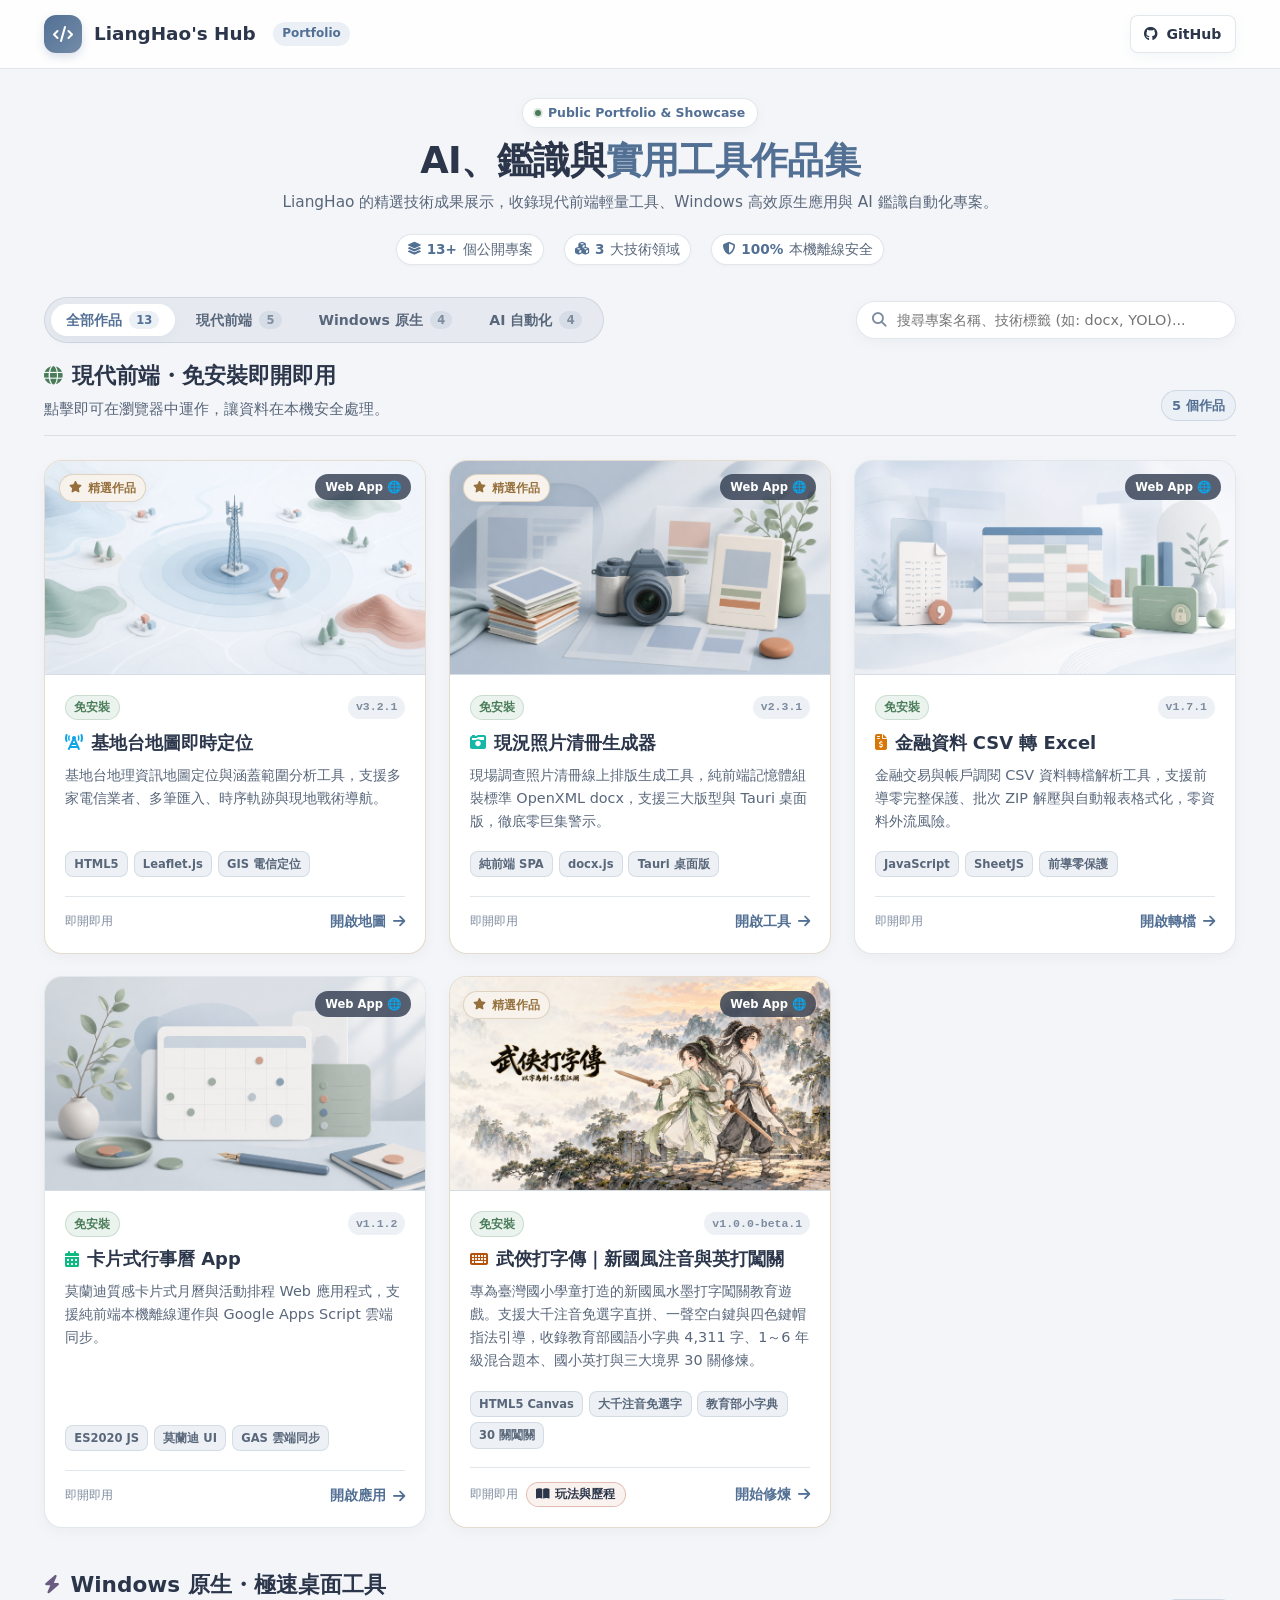
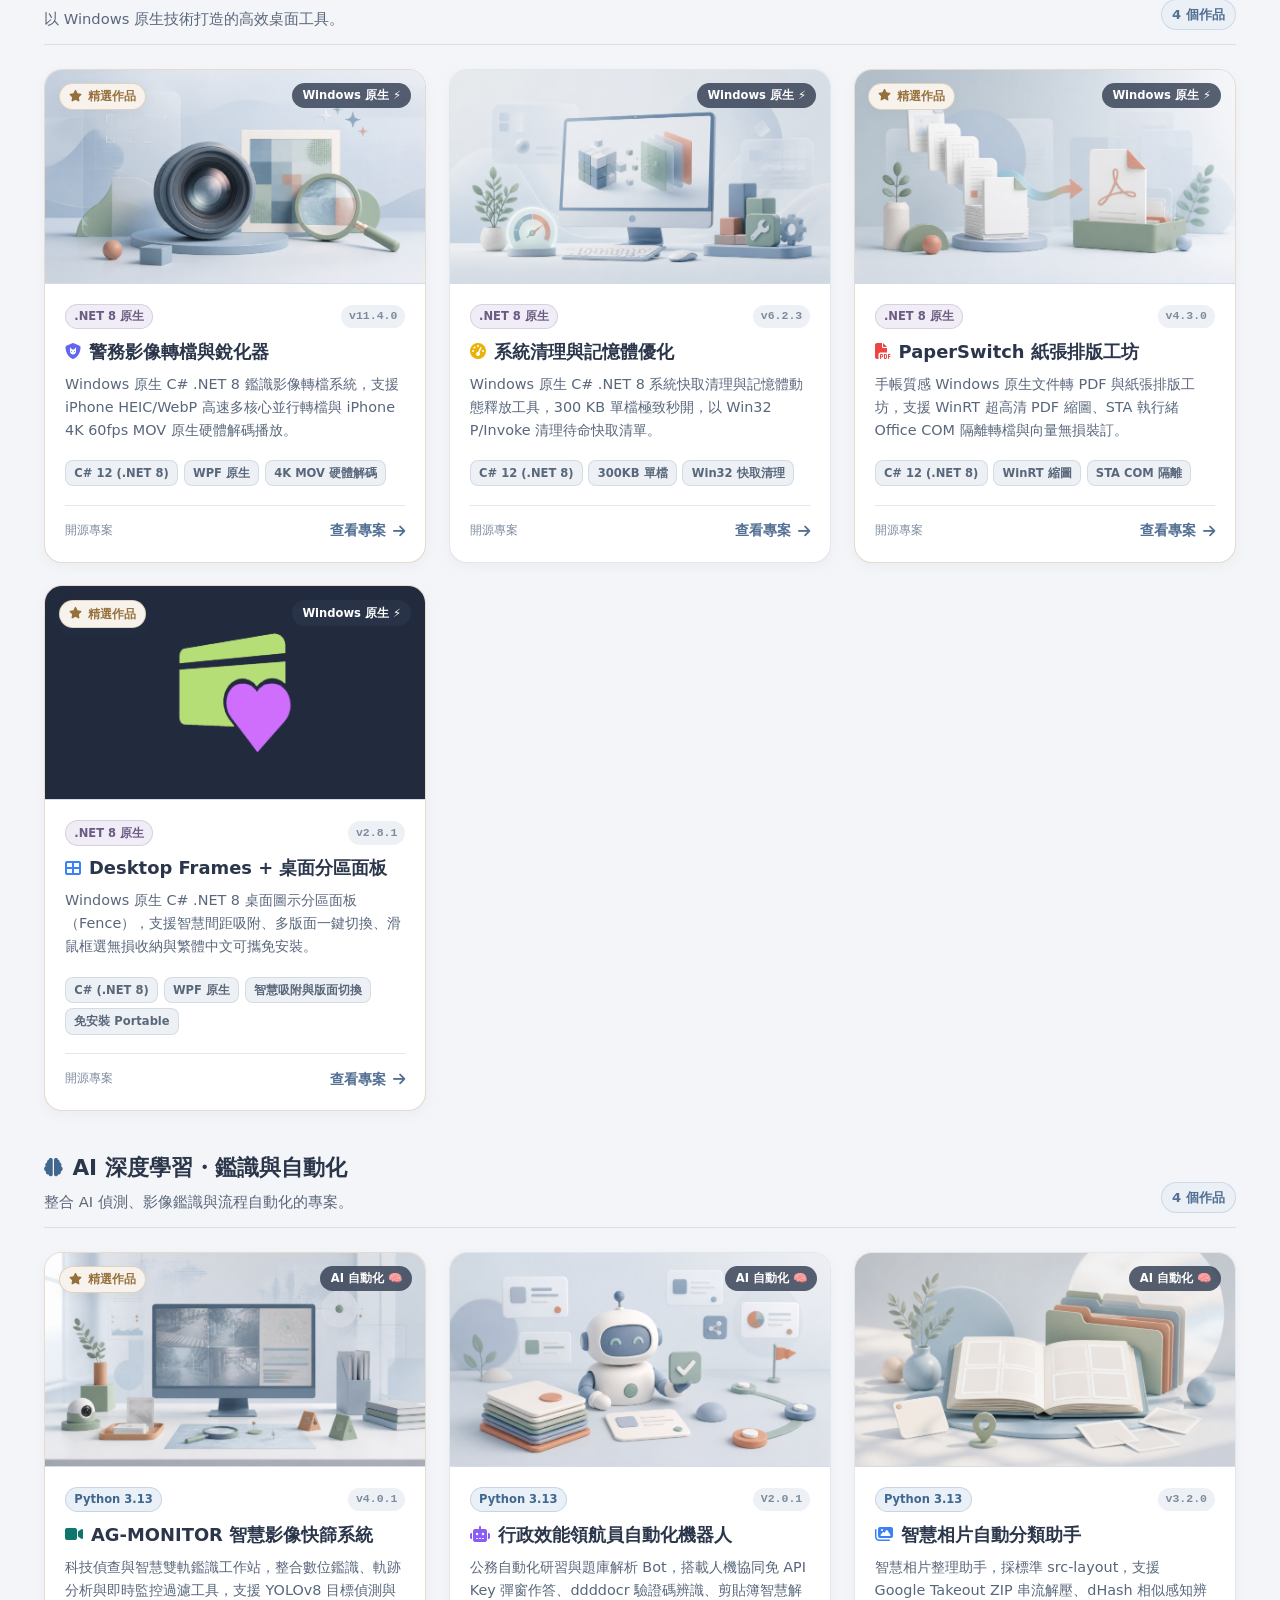
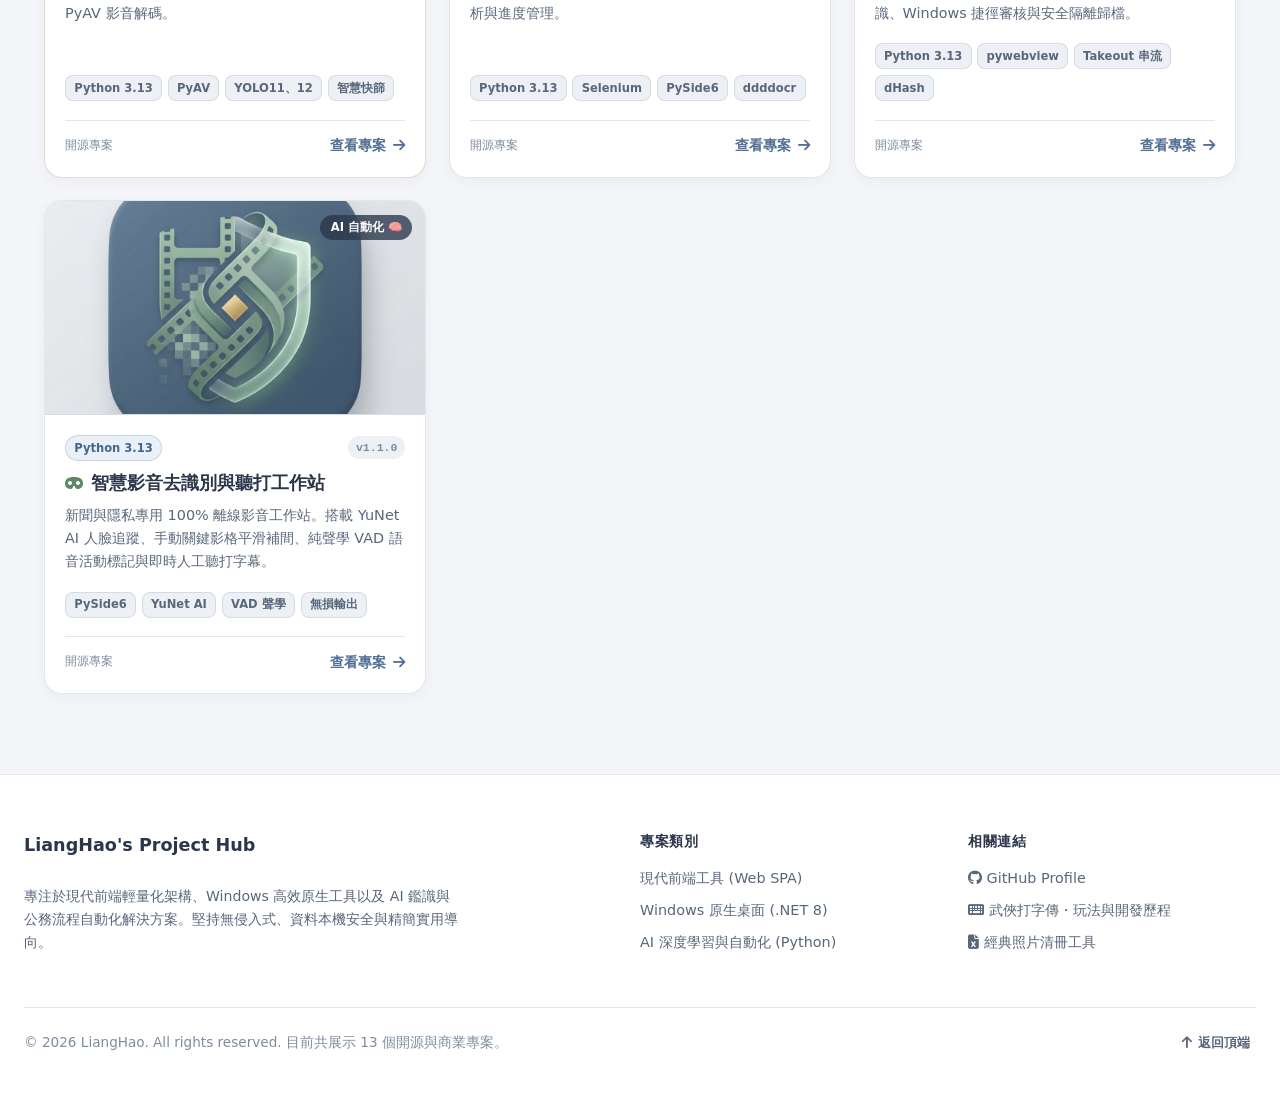
==== index.html @ 12a3db5c "feat: 新增武俠打字傳展示卡片、玩法與開發歷程專頁及專案文件" ====
<!DOCTYPE html>
<html lang="zh-TW">
<head>
  <meta charset="UTF-8">
  <meta name="viewport" content="width=device-width, initial-scale=1.0, viewport-fit=cover">
  <meta name="description" content="LiangHao 的精選作品展示入口：現代前端、Windows 原生工具與 AI 深度學習鑑識自動化專案。">
  <meta name="author" content="LiangHao">
  <title>LiangHao's Project Hub | 莫蘭迪風格作品集</title>
  <link rel="icon" type="image/x-icon" href="favicon.ico">
  <link rel="stylesheet" href="https://cdnjs.cloudflare.com/ajax/libs/font-awesome/6.4.0/css/all.min.css">
  <style>
    :root {
      /* 莫蘭迪低飽和溫潤色彩體系 (Morandi Palette) */
      --bg: #f4f5f8;
      --surface: #ffffff;
      --surface-subtle: #edf1f5;
      --card-bg: #ffffff;
      --border: rgba(95, 120, 150, 0.18);
      --border-hover: rgba(82, 111, 148, 0.4);
      --border-focus: #526f94;
      --text-main: #2b364b;
      --text-sub: #59677b;
      --text-muted: #7e8c9f;
      --primary: #526f94;            /* 莫蘭迪霧靄石藍 */
      --primary-hover: #415978;
      --primary-light: #eaf0f6;
      --accent-web: #4a7c59;          /* 莫蘭迪鼠尾草綠 */
      --accent-web-bg: #eaf3ed;
      --accent-native: #6b5b82;       /* 莫蘭迪煙燻紫灰 */
      --accent-native-bg: #f1edf6;
      --accent-ai: #41678f;           /* 莫蘭迪岩藍 */
      --accent-ai-bg: #eaf0f7;
      --featured-gold: #96703c;       /* 莫蘭迪麥香奶金 */
      --featured-bg: #f7f3ec;
      --shadow-sm: 0 4px 12px rgba(82, 111, 148, 0.06);
      --shadow-md: 0 8px 24px rgba(82, 111, 148, 0.09);
      --shadow-hover: 0 14px 30px rgba(82, 111, 148, 0.14);
      --radius-sm: 8px;
      --radius-md: 12px;
      --radius-lg: 18px;
      --radius-full: 9999px;
      --transition: 0.22s ease;
      --font-stack: "Segoe UI", -apple-system, BlinkMacSystemFont, "Noto Sans TC", "Microsoft JhengHei", system-ui, sans-serif;
    }

    * { box-sizing: border-box; }
    html { scroll-behavior: smooth; }
    body {
      margin: 0;
      min-width: 320px;
      color: var(--text-main);
      background-color: var(--bg);
      font-family: var(--font-stack);
      line-height: 1.6;
      -webkit-font-smoothing: antialiased;
    }

    a { color: inherit; text-decoration: none; }

    /* Header */
    header {
      position: sticky;
      top: 0;
      z-index: 50;
      background: rgba(255, 255, 255, 0.85);
      border-bottom: 1px solid var(--border);
      backdrop-filter: blur(12px);
      -webkit-backdrop-filter: blur(12px);
      transition: box-shadow var(--transition);
    }
    .header-inner {
      max-width: 1240px;
      min-height: 68px;
      margin: auto;
      padding: 0 1.5rem;
      display: flex;
      align-items: center;
      justify-content: space-between;
      gap: 1rem;
    }
    .brand {
      display: flex;
      align-items: center;
      gap: 0.75rem;
      font-weight: 700;
      font-size: 1.15rem;
      color: var(--text-main);
    }
    .brand-icon {
      width: 38px;
      height: 38px;
      display: grid;
      place-items: center;
      border-radius: var(--radius-md);
      color: #fff;
      background: linear-gradient(135deg, #526f94, #738ca8);
      box-shadow: 0 4px 10px rgba(82, 111, 148, 0.2);
      font-size: 1rem;
    }
    .brand-tag {
      font-size: 0.75rem;
      font-weight: 600;
      color: var(--primary);
      background: var(--primary-light);
      padding: 0.15rem 0.55rem;
      border-radius: var(--radius-full);
      margin-left: 0.35rem;
    }
    .header-actions {
      display: flex;
      align-items: center;
      gap: 0.75rem;
    }
    .github-btn {
      display: inline-flex;
      align-items: center;
      gap: 0.5rem;
      border: 1px solid var(--border);
      border-radius: var(--radius-sm);
      padding: 0.45rem 0.85rem;
      color: var(--text-main);
      font-size: 0.88rem;
      font-weight: 600;
      background: var(--surface);
      box-shadow: var(--shadow-sm);
      transition: all var(--transition);
    }
    .github-btn:hover {
      border-color: var(--primary);
      transform: translateY(-1px);
    }
    /* Hero Section (Compact Commercial Style) */
    .hero {
      max-width: 960px;
      margin: auto;
      padding: 1.8rem 1.5rem 0.8rem;
      text-align: center;
    }
    .hero-badge {
      display: inline-flex;
      align-items: center;
      gap: 0.45rem;
      padding: 0.25rem 0.75rem;
      border: 1px solid var(--border);
      border-radius: var(--radius-full);
      background: var(--surface);
      color: var(--primary);
      font-weight: 600;
      font-size: 0.78rem;
      margin-bottom: 0.65rem;
      box-shadow: var(--shadow-sm);
    }
    .hero-badge .status-dot {
      width: 6px;
      height: 6px;
      border-radius: 50%;
      background: var(--accent-web);
      box-shadow: 0 0 0 2px rgba(74, 124, 89, 0.2);
    }
    .hero-title {
      margin: 0 0 0.45rem;
      font-size: clamp(1.65rem, 3vw, 2.3rem);
      font-weight: 700;
      line-height: 1.25;
      letter-spacing: -0.02em;
      color: var(--text-main);
    }
    .hero-title span {
      color: var(--primary);
    }
    .hero-subtitle {
      max-width: 720px;
      margin: 0 auto 0.75rem;
      color: var(--text-sub);
      font-size: 0.96rem;
      line-height: 1.55;
    }

    /* Trust Signals / Inline Stats Badges */
    .hero-stats-line {
      display: inline-flex;
      align-items: center;
      flex-wrap: wrap;
      justify-content: center;
      gap: 0.75rem 1.25rem;
      color: var(--text-sub);
      font-size: 0.85rem;
      margin-top: 0.4rem;
    }
    .stat-pill {
      display: inline-flex;
      align-items: center;
      gap: 0.35rem;
      background: var(--surface);
      border: 1px solid var(--border);
      padding: 0.25rem 0.65rem;
      border-radius: var(--radius-full);
      box-shadow: 0 1px 3px rgba(82, 111, 148, 0.05);
    }
    .stat-pill i {
      color: var(--primary);
      font-size: 0.8rem;
    }
    .stat-pill strong {
      color: var(--primary);
      font-weight: 700;
    }

    /* Controls Bar: Search & Category Tabs */
    .controls-wrapper {
      max-width: 1240px;
      margin: 1.2rem auto 1rem;
      padding: 0 1.5rem;
      display: flex;
      flex-wrap: wrap;
      align-items: center;
      justify-content: space-between;
      gap: 0.85rem;
    }
    .filter-tabs {
      display: flex;
      flex-wrap: wrap;
      gap: 0.4rem;
      background: rgba(82, 111, 148, 0.08);
      padding: 0.35rem;
      border-radius: var(--radius-full);
      border: 1px solid var(--border);
    }
    .tab-btn {
      display: inline-flex;
      align-items: center;
      gap: 0.45rem;
      padding: 0.42rem 0.95rem;
      border: none;
      background: transparent;
      color: var(--text-sub);
      font-size: 0.88rem;
      font-weight: 600;
      border-radius: var(--radius-full);
      cursor: pointer;
      transition: all var(--transition);
      font-family: inherit;
    }
    .tab-btn:hover {
      color: var(--text-main);
      background: rgba(255, 255, 255, 0.6);
    }
    .tab-btn.active {
      background: var(--surface);
      color: var(--primary);
      box-shadow: var(--shadow-sm);
    }
    .tab-count {
      font-size: 0.72rem;
      padding: 0.1rem 0.45rem;
      border-radius: var(--radius-full);
      background: rgba(82, 111, 148, 0.1);
      color: var(--text-muted);
      font-weight: 700;
      transition: inherit;
    }
    .tab-btn.active .tab-count {
      background: var(--primary-light);
      color: var(--primary);
    }

    /* Search Box */
    .search-box {
      position: relative;
      min-width: 280px;
      flex: 1;
      max-width: 380px;
    }
    .search-icon {
      position: absolute;
      left: 1rem;
      top: 50%;
      transform: translateY(-50%);
      color: var(--text-muted);
      font-size: 0.9rem;
      pointer-events: none;
    }
    .search-input {
      width: 100%;
      padding: 0.62rem 2.2rem 0.62rem 2.5rem;
      border: 1px solid var(--border);
      border-radius: var(--radius-full);
      background: var(--surface);
      color: var(--text-main);
      font-size: 0.9rem;
      font-family: inherit;
      outline: none;
      box-shadow: var(--shadow-sm);
      transition: border-color var(--transition), box-shadow var(--transition);
    }
    .search-input:focus {
      border-color: var(--primary);
      box-shadow: 0 0 0 3px rgba(82, 111, 148, 0.18);
    }
    .search-clear {
      position: absolute;
      right: 0.85rem;
      top: 50%;
      transform: translateY(-50%);
      background: none;
      border: none;
      color: var(--text-muted);
      cursor: pointer;
      padding: 0.25rem;
      font-size: 0.85rem;
      display: none;
    }
    .search-clear:hover { color: var(--text-main); }
    .search-input:not(:placeholder-shown) + .search-clear { display: block; }

    /* Main Container */
    main {
      max-width: 1240px;
      margin: auto;
      padding: 0 1.5rem 5rem;
    }
    .category-section {
      margin-top: 2.5rem;
    }
    .category-section:first-of-type {
      margin-top: 1rem;
    }
    .section-header {
      margin-bottom: 1.5rem;
      display: flex;
      align-items: flex-end;
      justify-content: space-between;
      border-bottom: 1px solid var(--border);
      padding-bottom: 0.85rem;
    }
    .section-info {
      display: flex;
      flex-direction: column;
      gap: 0.25rem;
    }
    .section-title {
      margin: 0;
      font-size: 1.35rem;
      font-weight: 700;
      color: var(--text-main);
      display: flex;
      align-items: center;
      gap: 0.65rem;
    }
    .section-title i {
      font-size: 1.15rem;
    }
    .section-desc {
      margin: 0;
      color: var(--text-sub);
      font-size: 0.92rem;
    }
    .section-count-badge {
      font-size: 0.82rem;
      font-weight: 700;
      color: var(--primary);
      background: var(--primary-light);
      padding: 0.25rem 0.65rem;
      border-radius: var(--radius-full);
      border: 1px solid rgba(82, 111, 148, 0.18);
    }

    /* Card Grid */
    .grid {
      display: grid;
      grid-template-columns: repeat(3, minmax(0, 1fr));
      gap: 1.4rem;
    }
    .card {
      position: relative;
      display: flex;
      flex-direction: column;
      background: var(--card-bg);
      border: 1px solid var(--border);
      border-radius: var(--radius-lg);
      overflow: hidden;
      box-shadow: var(--shadow-sm);
      text-decoration: none;
      color: inherit;
      transition: transform var(--transition), box-shadow var(--transition), border-color var(--transition);
    }
    .card:hover {
      transform: translateY(-4px);
      border-color: var(--border-hover);
      box-shadow: var(--shadow-hover);
    }
    .card:focus-visible, .github-btn:focus-visible, .brand:focus-visible, .tab-btn:focus-visible, .search-input:focus-visible {
      outline: 2px solid var(--primary);
      outline-offset: 2px;
    }

    /* Featured Ribbon / Highlight */
    .card.is-featured {
      border-color: rgba(150, 112, 60, 0.25);
    }
    .card.is-featured:hover {
      border-color: rgba(150, 112, 60, 0.5);
    }
    .featured-badge {
      position: absolute;
      top: 0.85rem;
      left: 0.85rem;
      z-index: 2;
      display: inline-flex;
      align-items: center;
      gap: 0.35rem;
      padding: 0.22rem 0.6rem;
      background: var(--featured-bg);
      backdrop-filter: blur(8px);
      color: var(--featured-gold);
      border: 1px solid rgba(150, 112, 60, 0.25);
      border-radius: var(--radius-full);
      font-size: 0.72rem;
      font-weight: 700;
      box-shadow: var(--shadow-sm);
    }

    /* Card Banner */
    .card-banner {
      position: relative;
      aspect-ratio: 16 / 9;
      background: #eef2f6;
      overflow: hidden;
      border-bottom: 1px solid var(--border);
    }
    .card-banner img {
      width: 100%;
      height: 100%;
      object-fit: cover;
      display: block;
      transition: transform 0.4s ease;
    }
    .card:hover .card-banner img {
      transform: scale(1.03);
    }

    /* Target Type Pill (Web App vs Open Source) */
    .target-pill {
      position: absolute;
      top: 0.85rem;
      right: 0.85rem;
      z-index: 2;
      display: inline-flex;
      align-items: center;
      gap: 0.35rem;
      padding: 0.22rem 0.65rem;
      background: rgba(43, 54, 75, 0.78);
      backdrop-filter: blur(8px);
      color: #ffffff;
      border-radius: var(--radius-full);
      font-size: 0.72rem;
      font-weight: 600;
    }

    /* Card Body */
    .card-body {
      display: flex;
      flex-direction: column;
      flex: 1;
      padding: 1.25rem;
    }
    .card-meta {
      display: flex;
      align-items: center;
      justify-content: space-between;
      gap: 0.5rem;
      margin-bottom: 0.6rem;
    }
    .badge-subtle {
      font-size: 0.72rem;
      font-weight: 700;
      padding: 0.16rem 0.52rem;
      border-radius: var(--radius-full);
    }
    .badge-web { background: var(--accent-web-bg); color: var(--accent-web); border: 1px solid rgba(74, 124, 89, 0.2); }
    .badge-native { background: var(--accent-native-bg); color: var(--accent-native); border: 1px solid rgba(107, 91, 130, 0.2); }
    .badge-ai { background: var(--accent-ai-bg); color: var(--accent-ai); border: 1px solid rgba(65, 103, 143, 0.2); }
    .version-tag {
      font-size: 0.72rem;
      font-weight: 600;
      color: var(--text-muted);
      background: var(--surface-subtle);
      padding: 0.15rem 0.5rem;
      border-radius: var(--radius-full);
      font-family: ui-monospace, SFMono-Regular, Consolas, monospace;
    }

    .card-title {
      margin: 0 0 0.55rem;
      font-size: 1.12rem;
      font-weight: 700;
      line-height: 1.4;
      color: var(--text-main);
      display: flex;
      align-items: center;
      gap: 0.5rem;
    }
    .card-title-icon {
      font-size: 1rem;
      flex-shrink: 0;
    }
    .card-desc {
      margin: 0 0 1.15rem;
      color: var(--text-sub);
      font-size: 0.9rem;
      line-height: 1.6;
      flex: 1;
    }

    /* Tech Stack Tags */
    .tags {
      display: flex;
      flex-wrap: wrap;
      gap: 0.35rem;
      margin-bottom: 1.15rem;
    }
    .tag {
      font-size: 0.72rem;
      font-weight: 600;
      color: var(--text-sub);
      background: var(--surface-subtle);
      border: 1px solid var(--border);
      padding: 0.18rem 0.52rem;
      border-radius: var(--radius-sm);
      transition: background var(--transition);
    }
    .card:hover .tag {
      background: #e6ebf2;
      border-color: rgba(82, 111, 148, 0.3);
    }

    /* Card Footer & Action CTA */
    .card-footer {
      display: flex;
      align-items: center;
      justify-content: space-between;
      border-top: 1px solid var(--border);
      padding-top: 0.85rem;
      margin-top: auto;
    }
    .action-btn {
      display: inline-flex;
      align-items: center;
      gap: 0.45rem;
      font-size: 0.88rem;
      font-weight: 700;
      color: var(--primary);
      transition: gap var(--transition), color var(--transition);
    }
    .card:hover .action-btn {
      color: var(--primary-hover);
      gap: 0.65rem;
    }
    .action-hint {
      font-size: 0.76rem;
      color: var(--text-muted);
    }
    .card-footer-left {
      display: inline-flex;
      align-items: center;
      gap: 0.5rem;
      flex-wrap: wrap;
    }
    .guide-btn {
      display: inline-flex;
      align-items: center;
      gap: 0.3rem;
      padding: 0.2rem 0.6rem;
      border-radius: var(--radius-full);
      border: 1px solid rgba(184, 93, 59, 0.35);
      background: rgba(184, 93, 59, 0.08);
      color: var(--accent-warm);
      font-family: inherit;
      font-size: 0.75rem;
      font-weight: 700;
      cursor: pointer;
      transition: background var(--transition), border-color var(--transition), transform var(--transition);
    }
    .guide-btn:hover {
      background: var(--accent-warm);
      border-color: var(--accent-warm);
      color: #ffffff;
      transform: translateY(-1px);
    }

    /* Empty State */
    .empty-state {
      text-align: center;
      padding: 3.5rem 1.5rem;
      background: var(--surface);
      border: 1px dashed var(--border);
      border-radius: var(--radius-lg);
      margin-top: 2rem;
    }
    .empty-icon {
      font-size: 2.2rem;
      color: var(--text-muted);
      margin-bottom: 0.85rem;
    }
    .empty-title {
      font-size: 1.15rem;
      font-weight: 700;
      margin: 0 0 0.4rem;
      color: var(--text-main);
    }
    .empty-desc {
      color: var(--text-sub);
      font-size: 0.92rem;
      margin: 0 0 1.25rem;
    }
    .reset-btn {
      padding: 0.45rem 1.1rem;
      border-radius: var(--radius-full);
      background: var(--primary);
      color: #fff;
      border: none;
      font-weight: 600;
      font-size: 0.88rem;
      cursor: pointer;
      transition: background var(--transition);
    }
    .reset-btn:hover { background: var(--primary-hover); }

    /* Footer */
    footer {
      background: #ffffff;
      border-top: 1px solid var(--border);
      padding: 3.5rem 1.5rem 2.5rem;
      color: var(--text-sub);
      font-size: 0.9rem;
    }
    .footer-inner {
      max-width: 1280px;
      margin: auto;
      display: grid;
      grid-template-columns: 2fr 1fr 1fr;
      gap: 2.5rem;
      margin-bottom: 2.5rem;
    }
    .footer-brand {
      display: flex;
      flex-direction: column;
      gap: 0.75rem;
    }
    .footer-brand-title {
      font-size: 1.1rem;
      font-weight: 700;
      color: var(--text-main);
    }
    .footer-brand-desc {
      font-size: 0.88rem;
      color: var(--text-sub);
      line-height: 1.6;
      max-width: 440px;
    }
    .footer-col-title {
      font-size: 0.85rem;
      font-weight: 700;
      color: var(--text-main);
      text-transform: uppercase;
      letter-spacing: 0.05em;
      margin-bottom: 0.9rem;
    }
    .footer-links {
      list-style: none;
      padding: 0;
      margin: 0;
      display: flex;
      flex-direction: column;
      gap: 0.55rem;
    }
    .footer-link {
      color: var(--text-sub);
      transition: color var(--transition-fast);
    }
    .footer-link:hover { color: var(--primary); }
    .footer-bottom {
      max-width: 1280px;
      margin: auto;
      padding-top: 1.5rem;
      border-top: 1px solid var(--border);
      display: flex;
      align-items: center;
      justify-content: space-between;
      font-size: 0.85rem;
      color: var(--text-muted);
    }
    .back-to-top {
      display: inline-flex;
      align-items: center;
      gap: 0.35rem;
      color: var(--text-sub);
      font-weight: 600;
      cursor: pointer;
      background: none;
      border: none;
      font-family: inherit;
    }
    .back-to-top:hover { color: var(--primary); }

    /* Responsive */
    @media (max-width: 1024px) {
      .grid { grid-template-columns: repeat(2, minmax(0, 1fr)); }
      .footer-inner { grid-template-columns: 1fr 1fr; }
    }
    @media (max-width: 768px) {
      .hero { padding: 3.5rem 1rem 2rem; }
      .stats-strip { grid-template-columns: 1fr; gap: 0.75rem; width: 100%; max-width: 320px; }
      .stat-item:not(:last-child) { border-right: none; border-bottom: 1px solid var(--border); padding-right: 0; padding-bottom: 0.75rem; }
      .controls-wrapper { flex-direction: column; align-items: stretch; }
      .filter-tabs { width: 100%; overflow-x: auto; flex-wrap: nowrap; }
      .search-box { max-width: 100%; }
      .footer-inner { grid-template-columns: 1fr; gap: 1.75rem; }
      .footer-bottom { flex-direction: column; gap: 0.75rem; text-align: center; }
    }
    @media (max-width: 640px) {
      .grid { grid-template-columns: 1fr; gap: 1.25rem; }
      .header-inner { min-height: 62px; padding: 0 1rem; }
      .brand-title { font-size: 1rem; }
      .brand-tag { display: none; }
      main { padding: 0 1rem 3.5rem; }
      .section-header { flex-direction: column; align-items: flex-start; gap: 0.5rem; }
    }
  </style>
  <script src="assets/js/main.js" defer></script>
</head>
<body>
  <div class="ambient-glow" aria-hidden="true"></div>

  <!-- Header -->
  <header>
    <div class="header-inner">
      <a href="#" class="brand" aria-label="回到 LiangHao Project Hub 首頁">
        <span class="brand-icon" aria-hidden="true"><i class="fa-solid fa-code"></i></span>
        <span class="brand-title">LiangHao's Hub</span>
        <span class="brand-tag">Portfolio</span>
      </a>
      <div class="header-actions">
        <a href="https://github.com/lianghao02" target="_blank" rel="noopener noreferrer" class="github-btn" aria-label="前往 LiangHao 的 GitHub 個人主頁">
          <i class="fa-brands fa-github" aria-hidden="true"></i>
          <span>GitHub</span>
        </a>
      </div>
    </div>
  </header>

  <!-- Hero Section (Compact) -->
  <section class="hero" aria-labelledby="hero-title">
    <div class="hero-badge">
      <span class="status-dot" aria-hidden="true"></span>
      <span>Public Portfolio & Showcase</span>
    </div>
    <h1 id="hero-title" class="hero-title">AI、鑑識與<span>實用工具作品集</span></h1>
    <p class="hero-subtitle">LiangHao 的精選技術成果展示，收錄現代前端輕量工具、Windows 高效原生應用與 AI 鑑識自動化專案。</p>
    
    <!-- Inline Stats Badges (Compact) -->
    <div class="hero-stats-line" aria-label="專案亮點統計">
      <span class="stat-pill"><i class="fa-solid fa-layer-group" aria-hidden="true"></i> <strong id="total-projects-stat">13+</strong> 個公開專案</span>
      <span class="stat-pill"><i class="fa-solid fa-cubes" aria-hidden="true"></i> <strong>3</strong> 大技術領域</span>
      <span class="stat-pill"><i class="fa-solid fa-shield-halved" aria-hidden="true"></i> <strong>100%</strong> 本機離線安全</span>
    </div>
  </section>

  <!-- Controls: Search & Category Filter Tabs -->
  <div class="controls-wrapper" role="region" aria-label="作品篩選與搜尋工具列">
    <div class="filter-tabs" role="tablist" aria-label="專案領域分類">
      <button class="tab-btn active" role="tab" aria-selected="true" data-category="all">
        全部作品 <span class="tab-count" id="count-all">0</span>
      </button>
      <button class="tab-btn" role="tab" aria-selected="false" data-category="web">
        現代前端 <span class="tab-count" id="count-web">0</span>
      </button>
      <button class="tab-btn" role="tab" aria-selected="false" data-category="native">
        Windows 原生 <span class="tab-count" id="count-native">0</span>
      </button>
      <button class="tab-btn" role="tab" aria-selected="false" data-category="ai">
        AI 自動化 <span class="tab-count" id="count-ai">0</span>
      </button>
    </div>

    <div class="search-box">
      <i class="fa-solid fa-magnifying-glass search-icon" aria-hidden="true"></i>
      <input type="text" id="project-search" class="search-input" placeholder="搜尋專案名稱、技術標籤 (如: docx, YOLO)..." aria-label="搜尋專案">
      <button id="search-clear" class="search-clear" aria-label="清除搜尋內容"><i class="fa-solid fa-xmark"></i></button>
    </div>
  </div>

  <!-- Main Content Area -->
  <main id="projects" aria-live="polite" aria-label="專案作品列表">
    <!-- Dynamic Content injected via main.js -->
  </main>

  <!-- Footer -->
  <footer>
    <div class="footer-inner">
      <div class="footer-brand">
        <span class="footer-brand-title">LiangHao's Project Hub</span>
        <p class="footer-brand-desc">專注於現代前端輕量化架構、Windows 高效原生工具以及 AI 鑑識與公務流程自動化解決方案。堅持無侵入式、資料本機安全與精簡實用導向。</p>
      </div>
      <div>
        <div class="footer-col-title">專案類別</div>
        <ul class="footer-links">
          <li><a href="#projects" class="footer-link" onclick="window.filterByCategory('web')">現代前端工具 (Web SPA)</a></li>
          <li><a href="#projects" class="footer-link" onclick="window.filterByCategory('native')">Windows 原生桌面 (.NET 8)</a></li>
          <li><a href="#projects" class="footer-link" onclick="window.filterByCategory('ai')">AI 深度學習與自動化 (Python)</a></li>
        </ul>
      </div>
      <div>
        <div class="footer-col-title">相關連結</div>
        <ul class="footer-links">
          <li><a href="https://github.com/lianghao02" target="_blank" rel="noopener noreferrer" class="footer-link"><i class="fa-brands fa-github"></i> GitHub Profile</a></li>
          <li><a href="wuxia_typing.html" class="footer-link"><i class="fa-solid fa-keyboard"></i> 武俠打字傳・玩法與開發歷程</a></li>
          <li><a href="photo_report.html" class="footer-link"><i class="fa-solid fa-file-excel"></i> 經典照片清冊工具</a></li>
        </ul>
      </div>
    </div>
    <div class="footer-bottom">
      <div>© <span id="year"></span> LiangHao. All rights reserved. 目前共展示 <span id="project-count">0</span> 個開源與商業專案。</div>
      <button class="back-to-top" onclick="window.scrollTo({top:0, behavior:'smooth'})" aria-label="返回頁面頂端">
        <i class="fa-solid fa-arrow-up"></i> 返回頂端
      </button>
    </div>
  </footer>
</body>
</html>
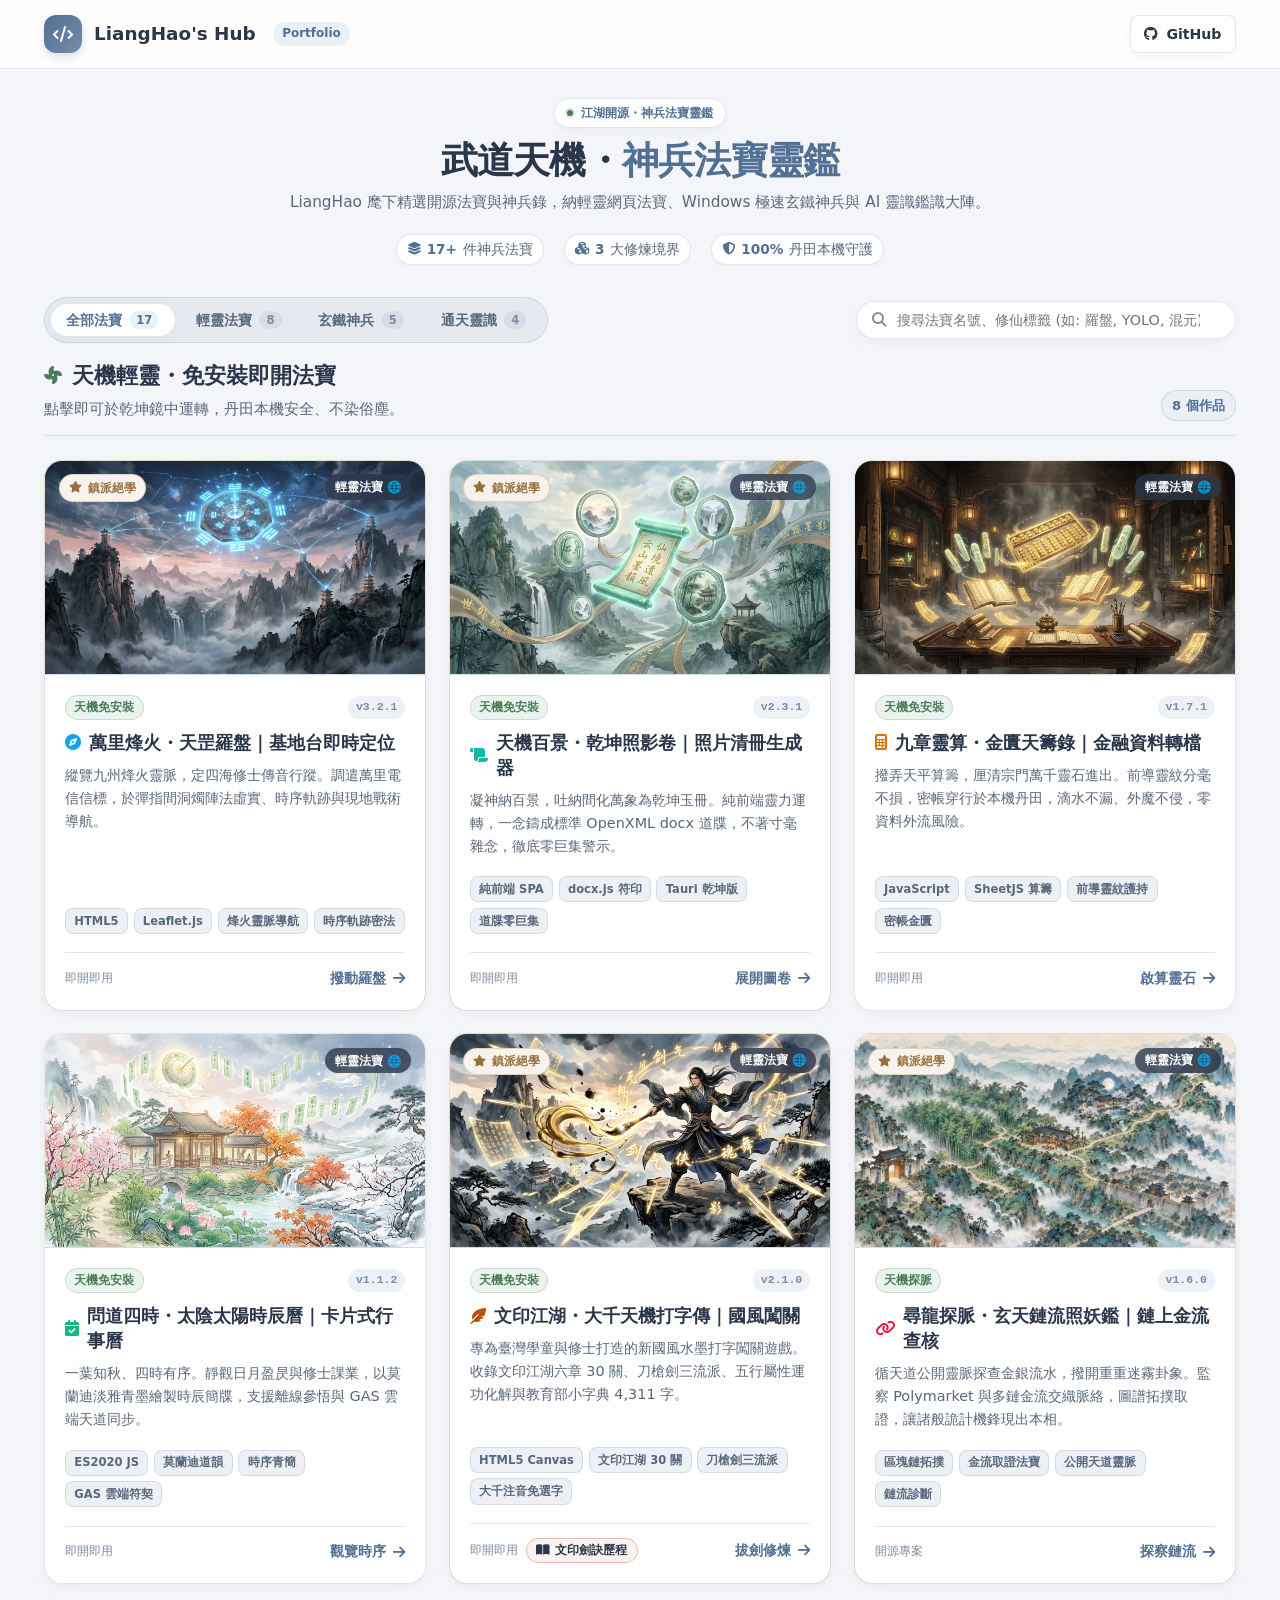
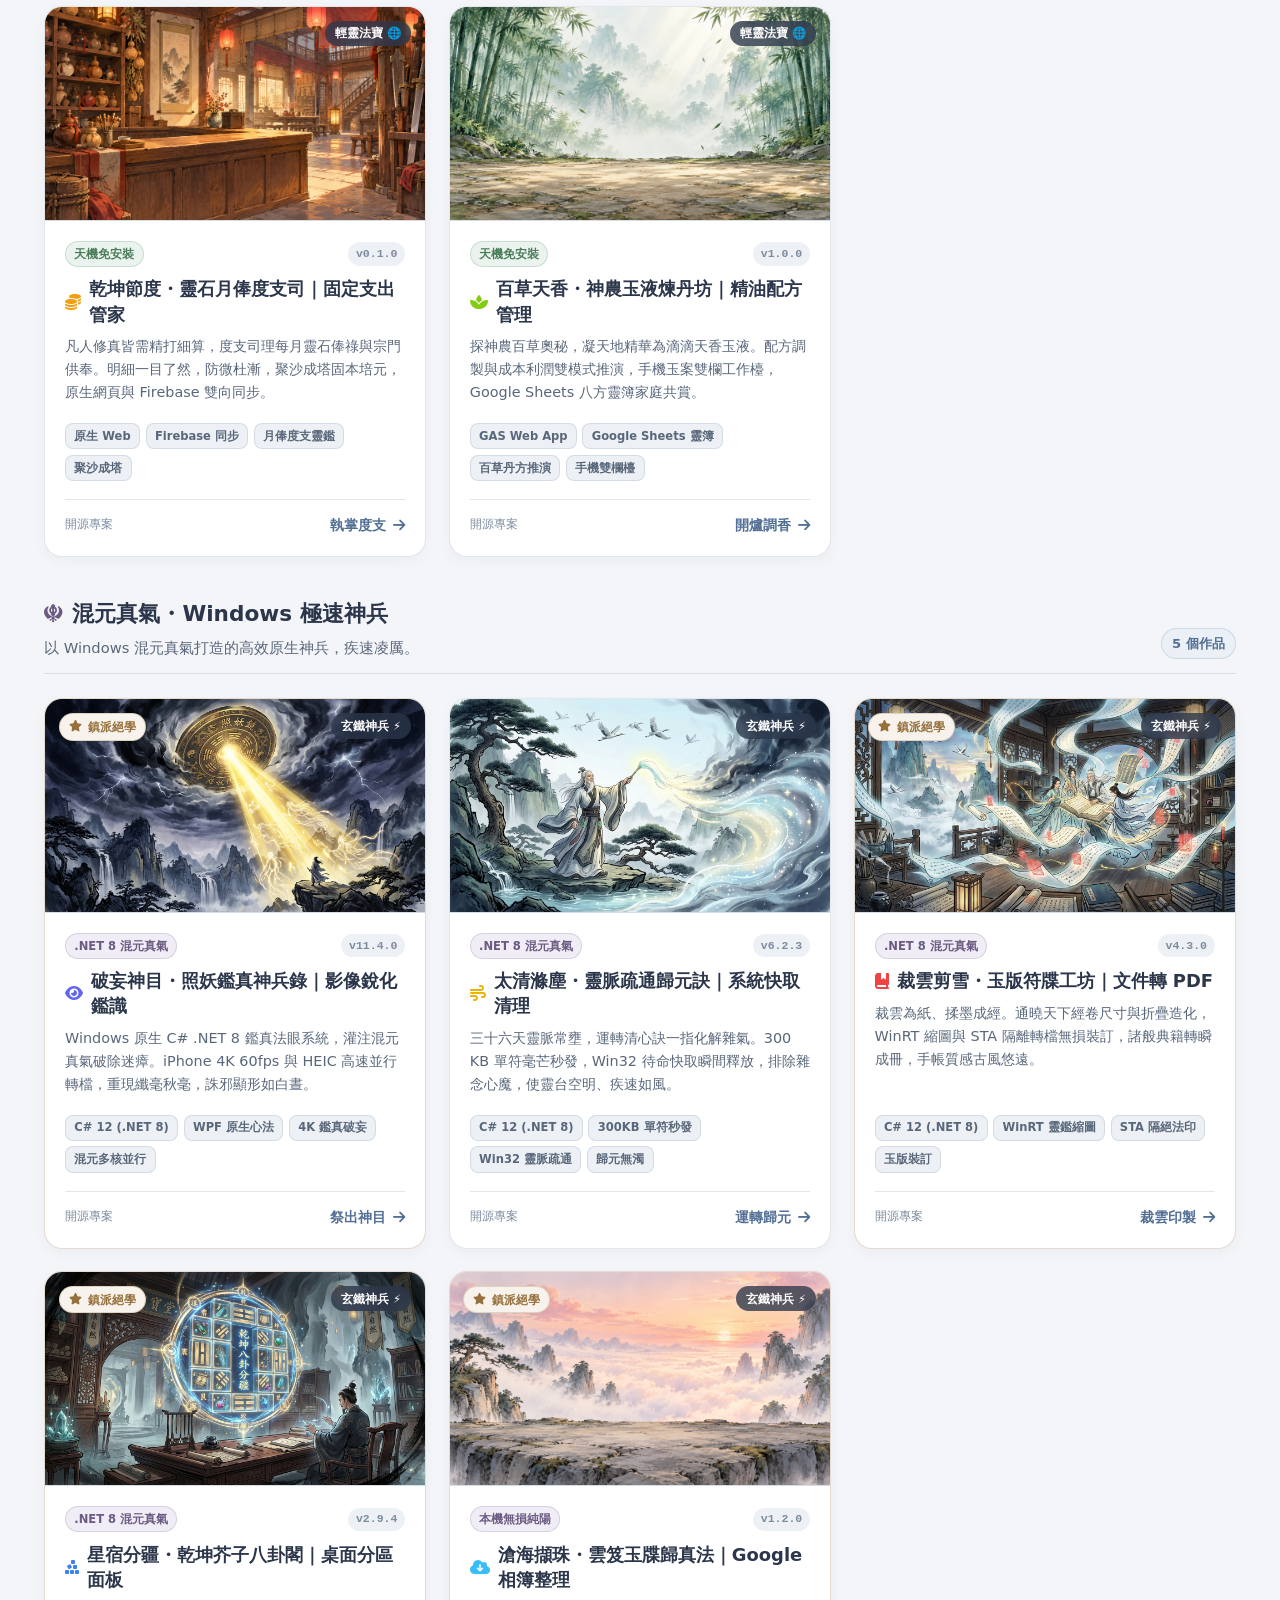
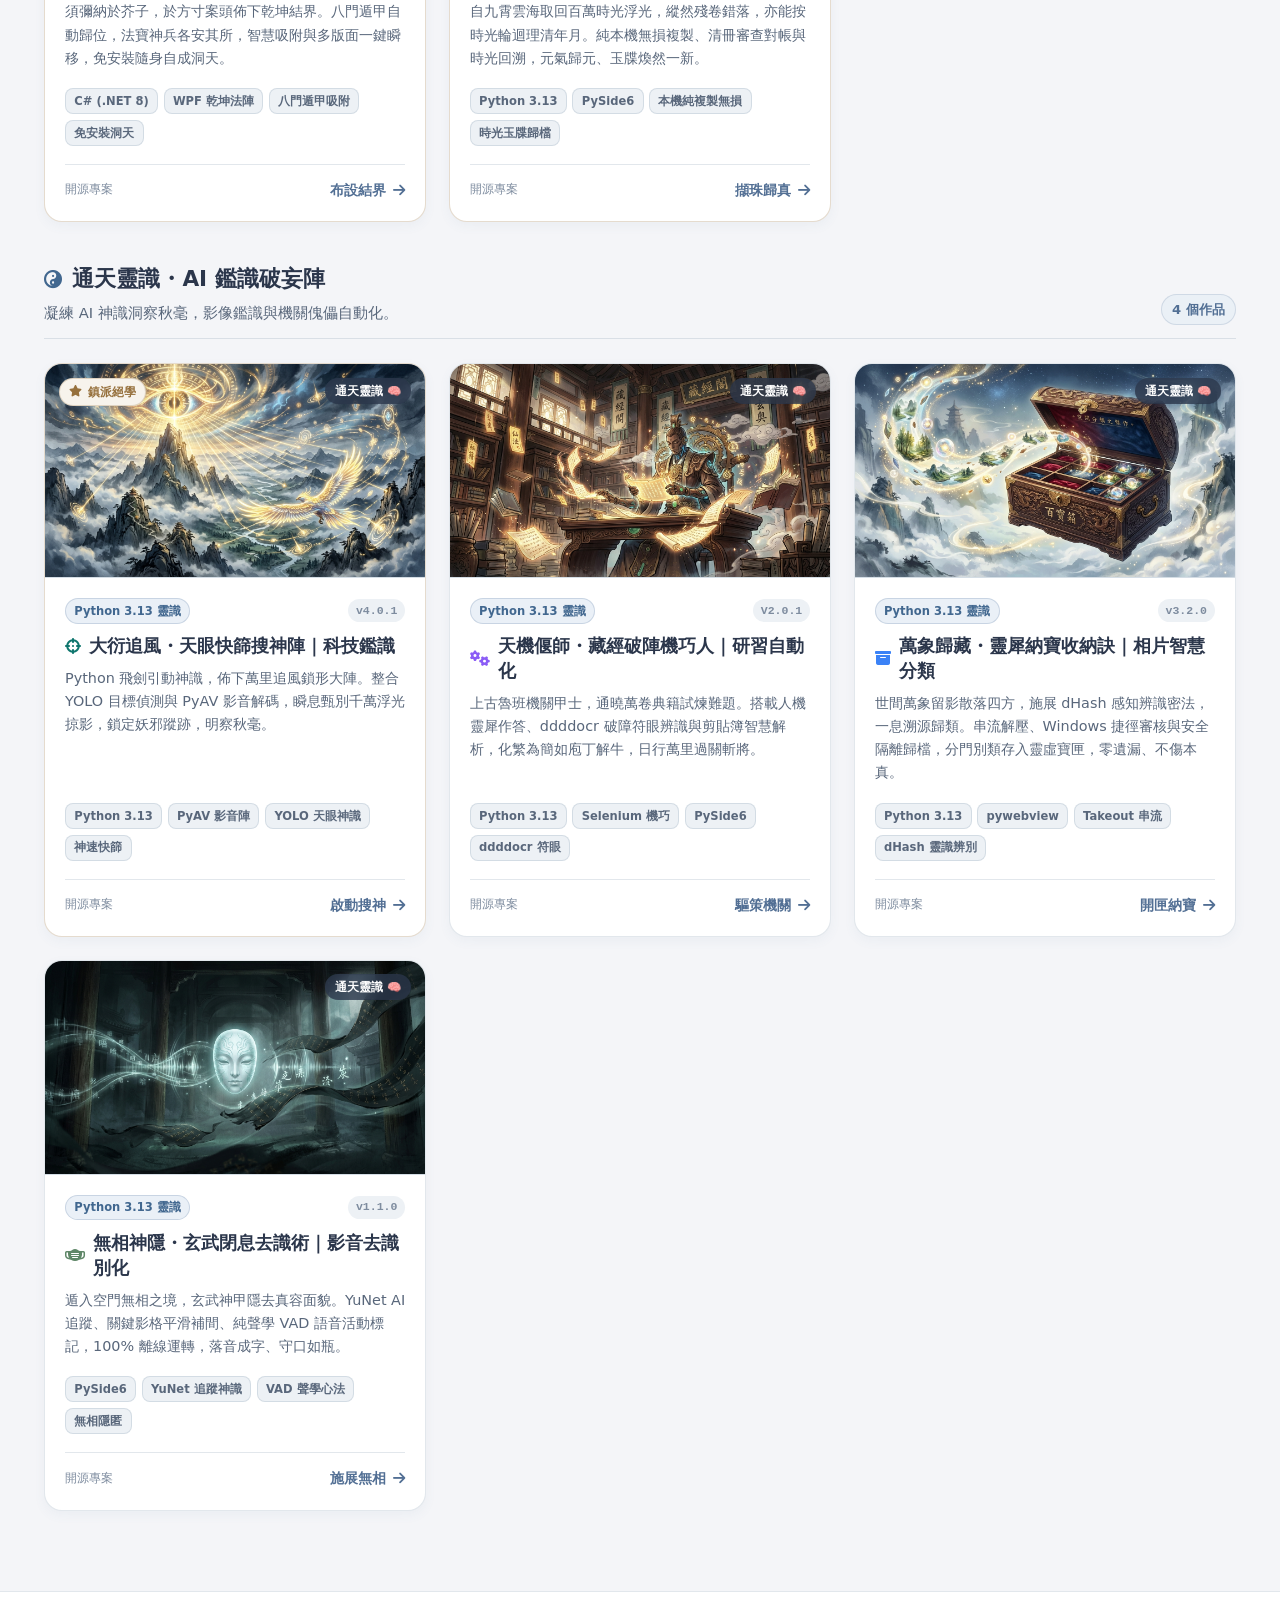
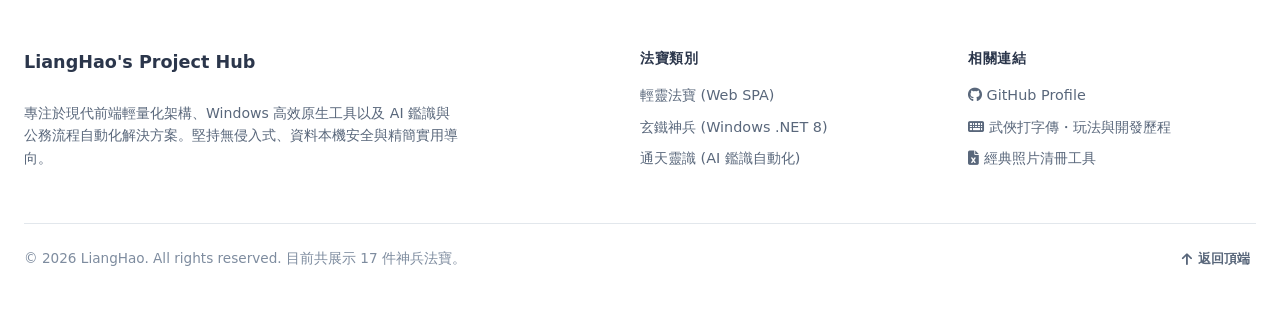
==== commit 2609ac25: "feat: 全面更換專案卡片為武俠仙俠風格並擴充 4 個新專案法寶" ====
--- a/index.html
+++ b/index.html
@@ -3,9 +3,9 @@
 <head>
   <meta charset="UTF-8">
   <meta name="viewport" content="width=device-width, initial-scale=1.0, viewport-fit=cover">
-  <meta name="description" content="LiangHao 的精選作品展示入口：現代前端、Windows 原生工具與 AI 深度學習鑑識自動化專案。">
+  <meta name="description" content="LiangHao 的精選神兵法寶靈鑑：輕靈網頁法寶、Windows 極速玄鐵神兵與 AI 靈識鑑識大陣。">
   <meta name="author" content="LiangHao">
-  <title>LiangHao's Project Hub | 莫蘭迪風格作品集</title>
+  <title>LiangHao's Project Hub | 武道天機・神兵法寶靈鑑</title>
   <link rel="icon" type="image/x-icon" href="favicon.ico">
   <link rel="stylesheet" href="https://cdnjs.cloudflare.com/ajax/libs/font-awesome/6.4.0/css/all.min.css">
   <style>
@@ -753,16 +753,16 @@
   <section class="hero" aria-labelledby="hero-title">
     <div class="hero-badge">
       <span class="status-dot" aria-hidden="true"></span>
-      <span>Public Portfolio & Showcase</span>
+      <span>江湖開源・神兵法寶靈鑑</span>
     </div>
-    <h1 id="hero-title" class="hero-title">AI、鑑識與<span>實用工具作品集</span></h1>
-    <p class="hero-subtitle">LiangHao 的精選技術成果展示，收錄現代前端輕量工具、Windows 高效原生應用與 AI 鑑識自動化專案。</p>
+    <h1 id="hero-title" class="hero-title">武道天機・<span>神兵法寶靈鑑</span></h1>
+    <p class="hero-subtitle">LiangHao 麾下精選開源法寶與神兵錄，納輕靈網頁法寶、Windows 極速玄鐵神兵與 AI 靈識鑑識大陣。</p>
     
     <!-- Inline Stats Badges (Compact) -->
     <div class="hero-stats-line" aria-label="專案亮點統計">
-      <span class="stat-pill"><i class="fa-solid fa-layer-group" aria-hidden="true"></i> <strong id="total-projects-stat">13+</strong> 個公開專案</span>
-      <span class="stat-pill"><i class="fa-solid fa-cubes" aria-hidden="true"></i> <strong>3</strong> 大技術領域</span>
-      <span class="stat-pill"><i class="fa-solid fa-shield-halved" aria-hidden="true"></i> <strong>100%</strong> 本機離線安全</span>
+      <span class="stat-pill"><i class="fa-solid fa-layer-group" aria-hidden="true"></i> <strong id="total-projects-stat">17</strong> 件神兵法寶</span>
+      <span class="stat-pill"><i class="fa-solid fa-cubes" aria-hidden="true"></i> <strong>3</strong> 大修煉境界</span>
+      <span class="stat-pill"><i class="fa-solid fa-shield-halved" aria-hidden="true"></i> <strong>100%</strong> 丹田本機守護</span>
     </div>
   </section>
 
@@ -770,22 +770,22 @@
   <div class="controls-wrapper" role="region" aria-label="作品篩選與搜尋工具列">
     <div class="filter-tabs" role="tablist" aria-label="專案領域分類">
       <button class="tab-btn active" role="tab" aria-selected="true" data-category="all">
-        全部作品 <span class="tab-count" id="count-all">0</span>
+        全部法寶 <span class="tab-count" id="count-all">0</span>
       </button>
       <button class="tab-btn" role="tab" aria-selected="false" data-category="web">
-        現代前端 <span class="tab-count" id="count-web">0</span>
+        輕靈法寶 <span class="tab-count" id="count-web">0</span>
       </button>
       <button class="tab-btn" role="tab" aria-selected="false" data-category="native">
-        Windows 原生 <span class="tab-count" id="count-native">0</span>
+        玄鐵神兵 <span class="tab-count" id="count-native">0</span>
       </button>
       <button class="tab-btn" role="tab" aria-selected="false" data-category="ai">
-        AI 自動化 <span class="tab-count" id="count-ai">0</span>
+        通天靈識 <span class="tab-count" id="count-ai">0</span>
       </button>
     </div>
 
     <div class="search-box">
       <i class="fa-solid fa-magnifying-glass search-icon" aria-hidden="true"></i>
-      <input type="text" id="project-search" class="search-input" placeholder="搜尋專案名稱、技術標籤 (如: docx, YOLO)..." aria-label="搜尋專案">
+      <input type="text" id="project-search" class="search-input" placeholder="搜尋法寶名號、修仙標籤 (如: 羅盤, YOLO, 混元)..." aria-label="搜尋專案">
       <button id="search-clear" class="search-clear" aria-label="清除搜尋內容"><i class="fa-solid fa-xmark"></i></button>
     </div>
   </div>
@@ -803,11 +803,11 @@
         <p class="footer-brand-desc">專注於現代前端輕量化架構、Windows 高效原生工具以及 AI 鑑識與公務流程自動化解決方案。堅持無侵入式、資料本機安全與精簡實用導向。</p>
       </div>
       <div>
-        <div class="footer-col-title">專案類別</div>
+        <div class="footer-col-title">法寶類別</div>
         <ul class="footer-links">
-          <li><a href="#projects" class="footer-link" onclick="window.filterByCategory('web')">現代前端工具 (Web SPA)</a></li>
-          <li><a href="#projects" class="footer-link" onclick="window.filterByCategory('native')">Windows 原生桌面 (.NET 8)</a></li>
-          <li><a href="#projects" class="footer-link" onclick="window.filterByCategory('ai')">AI 深度學習與自動化 (Python)</a></li>
+          <li><a href="#projects" class="footer-link" onclick="window.filterByCategory('web')">輕靈法寶 (Web SPA)</a></li>
+          <li><a href="#projects" class="footer-link" onclick="window.filterByCategory('native')">玄鐵神兵 (Windows .NET 8)</a></li>
+          <li><a href="#projects" class="footer-link" onclick="window.filterByCategory('ai')">通天靈識 (AI 鑑識自動化)</a></li>
         </ul>
       </div>
       <div>
@@ -820,7 +820,7 @@
       </div>
     </div>
     <div class="footer-bottom">
-      <div>© <span id="year"></span> LiangHao. All rights reserved. 目前共展示 <span id="project-count">0</span> 個開源與商業專案。</div>
+      <div>© <span id="year"></span> LiangHao. All rights reserved. 目前共展示 <span id="project-count">0</span> 件神兵法寶。</div>
       <button class="back-to-top" onclick="window.scrollTo({top:0, behavior:'smooth'})" aria-label="返回頁面頂端">
         <i class="fa-solid fa-arrow-up"></i> 返回頂端
       </button>
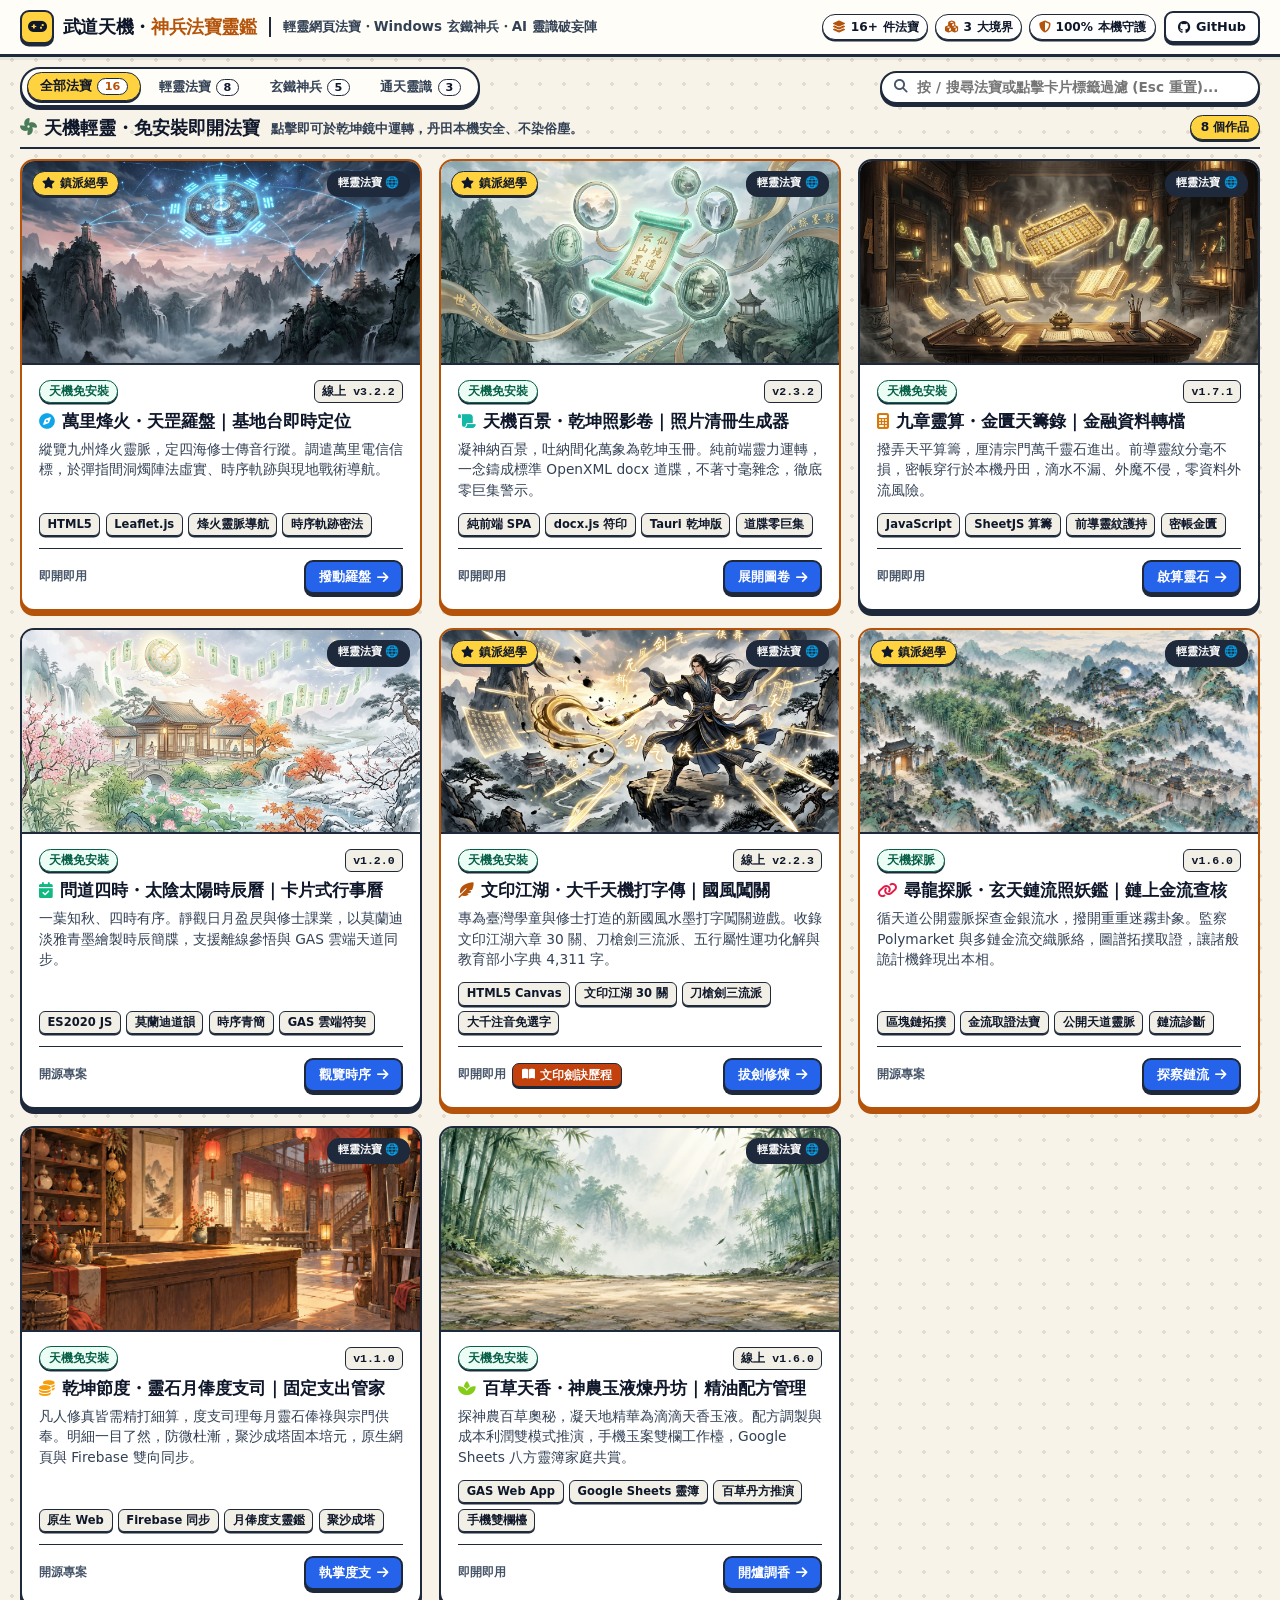
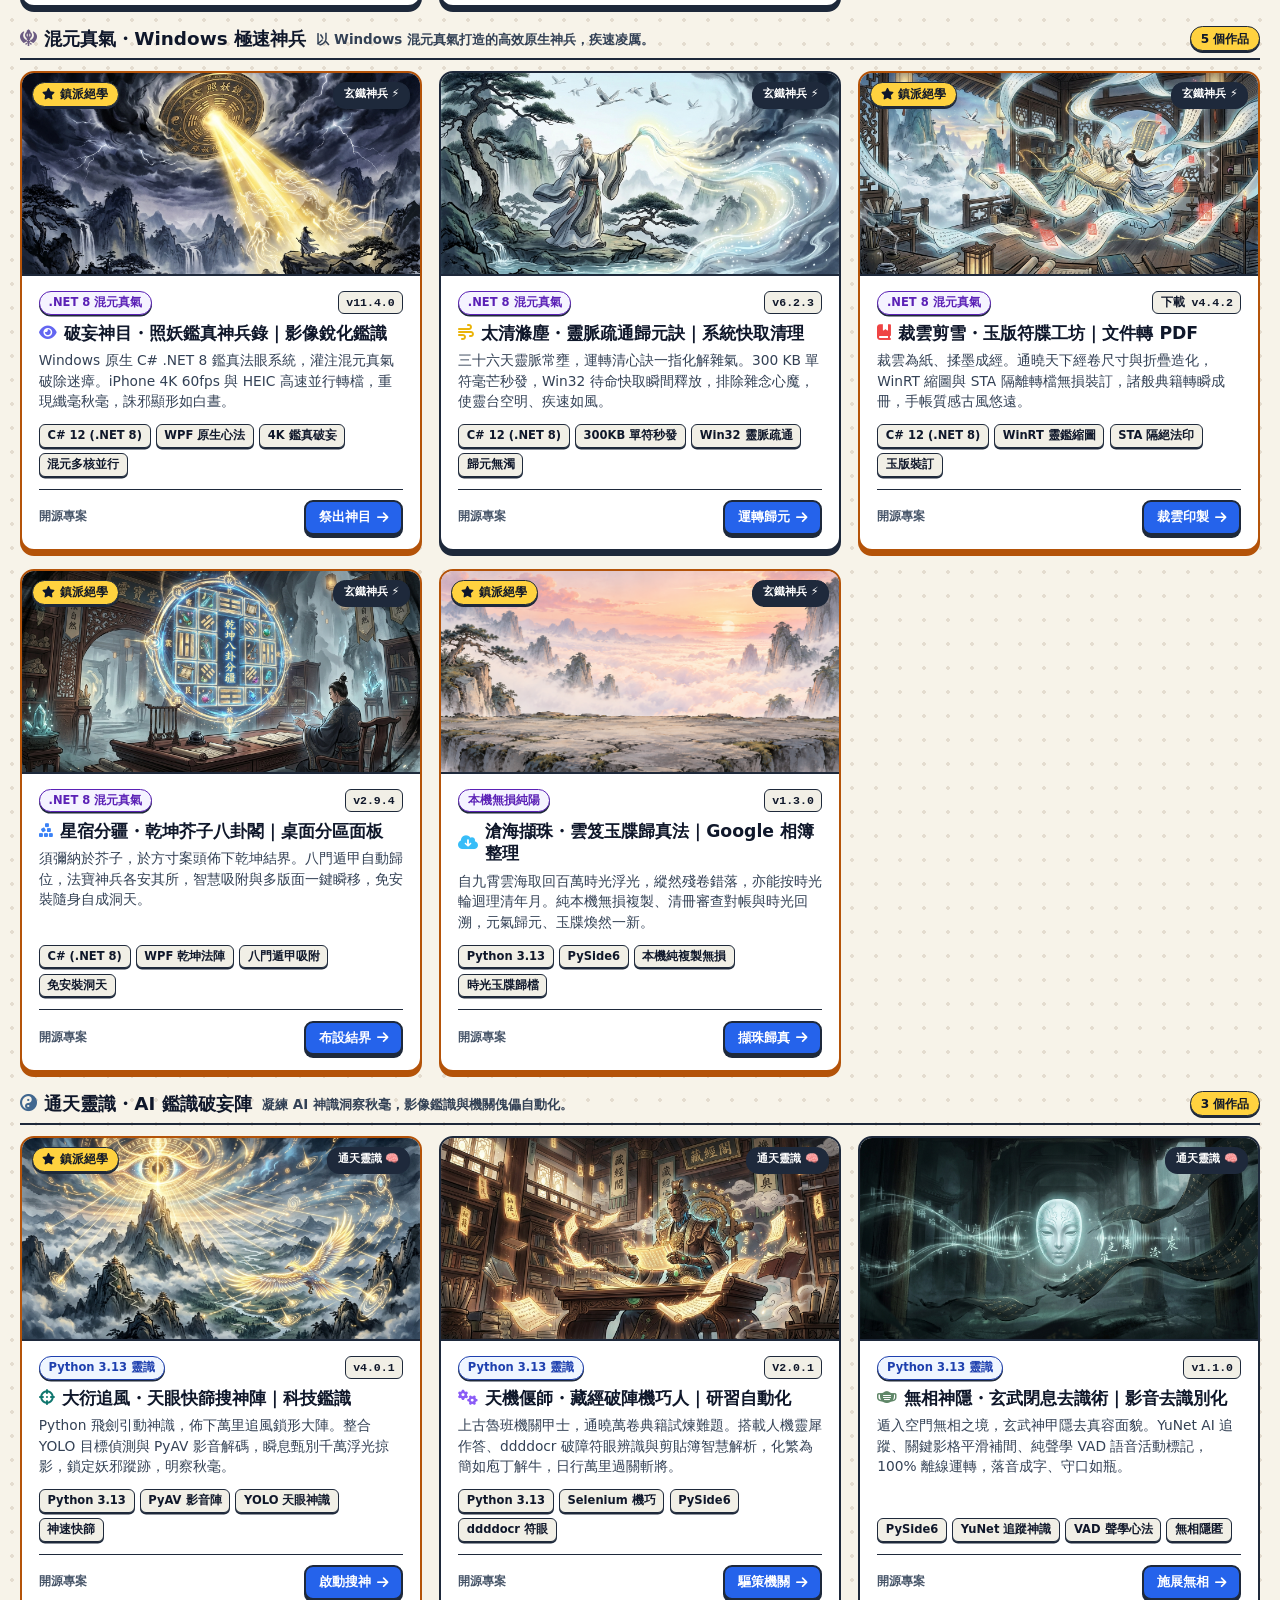
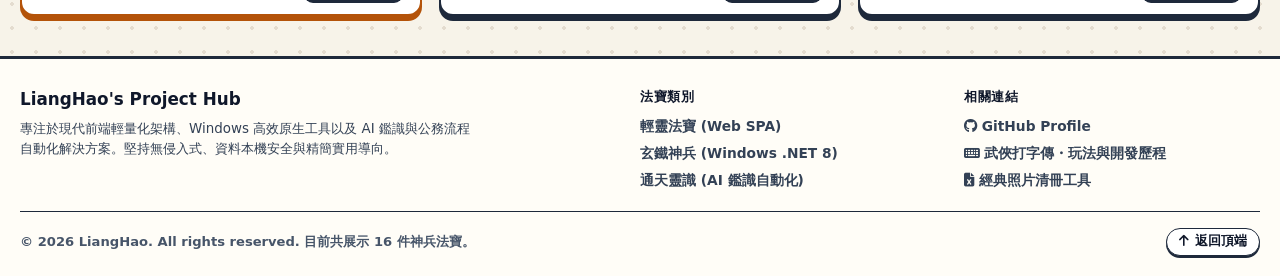
==== commit 520a3fb9: "design: 武俠神兵法寶靈鑑搭配 2D Q 版卡片並修正按鈕對比 - 繼承前一輪武俠世界觀文案與 2D Q 版粗描邊卡片樣式 - 卡片標籤點擊篩選、Esc 一鍵重置 - 行動按鈕藍與說明按鈕橘加深" ====
--- a/index.html
+++ b/index.html
@@ -8,663 +8,653 @@
   <title>LiangHao's Project Hub | 武道天機・神兵法寶靈鑑</title>
   <link rel="icon" type="image/x-icon" href="favicon.ico">
   <link rel="stylesheet" href="https://cdnjs.cloudflare.com/ajax/libs/font-awesome/6.4.0/css/all.min.css">
+  <link rel="stylesheet" href="assets/css/game-2d-tokens.css">
   <style>
-    :root {
-      /* 莫蘭迪低飽和溫潤色彩體系 (Morandi Palette) */
-      --bg: #f4f5f8;
-      --surface: #ffffff;
-      --surface-subtle: #edf1f5;
-      --card-bg: #ffffff;
-      --border: rgba(95, 120, 150, 0.18);
-      --border-hover: rgba(82, 111, 148, 0.4);
-      --border-focus: #526f94;
-      --text-main: #2b364b;
-      --text-sub: #59677b;
-      --text-muted: #7e8c9f;
-      --primary: #526f94;            /* 莫蘭迪霧靄石藍 */
-      --primary-hover: #415978;
-      --primary-light: #eaf0f6;
-      --accent-web: #4a7c59;          /* 莫蘭迪鼠尾草綠 */
-      --accent-web-bg: #eaf3ed;
-      --accent-native: #6b5b82;       /* 莫蘭迪煙燻紫灰 */
-      --accent-native-bg: #f1edf6;
-      --accent-ai: #41678f;           /* 莫蘭迪岩藍 */
-      --accent-ai-bg: #eaf0f7;
-      --featured-gold: #96703c;       /* 莫蘭迪麥香奶金 */
-      --featured-bg: #f7f3ec;
-      --shadow-sm: 0 4px 12px rgba(82, 111, 148, 0.06);
-      --shadow-md: 0 8px 24px rgba(82, 111, 148, 0.09);
-      --shadow-hover: 0 14px 30px rgba(82, 111, 148, 0.14);
-      --radius-sm: 8px;
-      --radius-md: 12px;
-      --radius-lg: 18px;
-      --radius-full: 9999px;
-      --transition: 0.22s ease;
-      --font-stack: "Segoe UI", -apple-system, BlinkMacSystemFont, "Noto Sans TC", "Microsoft JhengHei", system-ui, sans-serif;
-    }
-
     * { box-sizing: border-box; }
     html { scroll-behavior: smooth; }
+
     body {
       margin: 0;
       min-width: 320px;
-      color: var(--text-main);
-      background-color: var(--bg);
-      font-family: var(--font-stack);
-      line-height: 1.6;
+      color: var(--game-text-main);
+      background-color: var(--game-bg);
+      background-image: radial-gradient(var(--game-bg-pattern) 2px, transparent 2px);
+      background-size: 24px 24px;
+      font-family: var(--game-font-stack);
+      line-height: 1.5;
       -webkit-font-smoothing: antialiased;
     }
 
     a { color: inherit; text-decoration: none; }
 
-    /* Header */
+    /* --- 頂部 2D 遊戲 HUD 整合狀態列 (Header + Hero 橫向一體化，消除無謂空白) --- */
     header {
       position: sticky;
       top: 0;
       z-index: 50;
-      background: rgba(255, 255, 255, 0.85);
-      border-bottom: 1px solid var(--border);
-      backdrop-filter: blur(12px);
-      -webkit-backdrop-filter: blur(12px);
-      transition: box-shadow var(--transition);
+      background: var(--game-surface-warm);
+      border-bottom: var(--game-outline-lg);
+      box-shadow: 0 3px 0 rgba(30, 41, 59, 0.08);
     }
     .header-inner {
-      max-width: 1240px;
-      min-height: 68px;
+      max-width: 1280px;
+      min-height: 54px;
       margin: auto;
-      padding: 0 1.5rem;
+      padding: 0.4rem 1.25rem;
       display: flex;
       align-items: center;
       justify-content: space-between;
-      gap: 1rem;
+      flex-wrap: wrap;
+      gap: 0.75rem;
+    }
+    .brand-group {
+      display: flex;
+      align-items: center;
+      gap: 0.75rem;
+      flex-wrap: wrap;
     }
     .brand {
-      display: flex;
-      align-items: center;
-      gap: 0.75rem;
-      font-weight: 700;
+      display: inline-flex;
+      align-items: center;
+      gap: 0.55rem;
+      font-weight: 900;
       font-size: 1.15rem;
-      color: var(--text-main);
+      color: var(--game-text-main);
     }
     .brand-icon {
-      width: 38px;
-      height: 38px;
+      width: 34px;
+      height: 34px;
       display: grid;
       place-items: center;
-      border-radius: var(--radius-md);
-      color: #fff;
-      background: linear-gradient(135deg, #526f94, #738ca8);
-      box-shadow: 0 4px 10px rgba(82, 111, 148, 0.2);
-      font-size: 1rem;
-    }
-    .brand-tag {
-      font-size: 0.75rem;
-      font-weight: 600;
-      color: var(--primary);
-      background: var(--primary-light);
-      padding: 0.15rem 0.55rem;
-      border-radius: var(--radius-full);
-      margin-left: 0.35rem;
-    }
-    .header-actions {
-      display: flex;
-      align-items: center;
-      gap: 0.75rem;
-    }
-    .github-btn {
-      display: inline-flex;
+      border: var(--game-outline);
+      border-radius: 9px;
+      color: var(--game-text-main);
+      background: var(--game-gold);
+      box-shadow: 0 2.5px 0 var(--game-border-color);
+      font-size: 0.95rem;
+      transition: var(--game-transition);
+    }
+    .brand:hover .brand-icon {
+      transform: translateY(-1px);
+      box-shadow: var(--game-shadow-btn-hover);
+    }
+    .brand-title {
+      font-weight: 900;
+      letter-spacing: -0.02em;
+    }
+    .brand-title span {
+      color: #B45309;
+    }
+    .brand-subtitle {
+      font-size: 0.84rem;
+      font-weight: 700;
+      color: var(--game-text-sub);
+      border-left: 2px solid var(--game-border-color);
+      padding-left: 0.75rem;
+    }
+    .header-right {
+      display: flex;
       align-items: center;
       gap: 0.5rem;
-      border: 1px solid var(--border);
-      border-radius: var(--radius-sm);
-      padding: 0.45rem 0.85rem;
-      color: var(--text-main);
-      font-size: 0.88rem;
-      font-weight: 600;
-      background: var(--surface);
-      box-shadow: var(--shadow-sm);
-      transition: all var(--transition);
-    }
-    .github-btn:hover {
-      border-color: var(--primary);
-      transform: translateY(-1px);
-    }
-    /* Hero Section (Compact Commercial Style) */
-    .hero {
-      max-width: 960px;
-      margin: auto;
-      padding: 1.8rem 1.5rem 0.8rem;
-      text-align: center;
-    }
-    .hero-badge {
-      display: inline-flex;
-      align-items: center;
-      gap: 0.45rem;
-      padding: 0.25rem 0.75rem;
-      border: 1px solid var(--border);
-      border-radius: var(--radius-full);
-      background: var(--surface);
-      color: var(--primary);
-      font-weight: 600;
-      font-size: 0.78rem;
-      margin-bottom: 0.65rem;
-      box-shadow: var(--shadow-sm);
-    }
-    .hero-badge .status-dot {
-      width: 6px;
-      height: 6px;
-      border-radius: 50%;
-      background: var(--accent-web);
-      box-shadow: 0 0 0 2px rgba(74, 124, 89, 0.2);
-    }
-    .hero-title {
-      margin: 0 0 0.45rem;
-      font-size: clamp(1.65rem, 3vw, 2.3rem);
-      font-weight: 700;
-      line-height: 1.25;
-      letter-spacing: -0.02em;
-      color: var(--text-main);
-    }
-    .hero-title span {
-      color: var(--primary);
-    }
-    .hero-subtitle {
-      max-width: 720px;
-      margin: 0 auto 0.75rem;
-      color: var(--text-sub);
-      font-size: 0.96rem;
-      line-height: 1.55;
-    }
-
-    /* Trust Signals / Inline Stats Badges */
+      flex-wrap: wrap;
+    }
+
+    /* 亮點統計膠囊 (嵌入頂部 HUD) */
     .hero-stats-line {
       display: inline-flex;
       align-items: center;
-      flex-wrap: wrap;
-      justify-content: center;
-      gap: 0.75rem 1.25rem;
-      color: var(--text-sub);
-      font-size: 0.85rem;
-      margin-top: 0.4rem;
-    }
-    .stat-pill {
-      display: inline-flex;
-      align-items: center;
-      gap: 0.35rem;
-      background: var(--surface);
-      border: 1px solid var(--border);
-      padding: 0.25rem 0.65rem;
-      border-radius: var(--radius-full);
-      box-shadow: 0 1px 3px rgba(82, 111, 148, 0.05);
-    }
-    .stat-pill i {
-      color: var(--primary);
-      font-size: 0.8rem;
-    }
-    .stat-pill strong {
-      color: var(--primary);
-      font-weight: 700;
-    }
-
-    /* Controls Bar: Search & Category Tabs */
-    .controls-wrapper {
-      max-width: 1240px;
-      margin: 1.2rem auto 1rem;
-      padding: 0 1.5rem;
-      display: flex;
-      flex-wrap: wrap;
-      align-items: center;
-      justify-content: space-between;
-      gap: 0.85rem;
-    }
-    .filter-tabs {
-      display: flex;
       flex-wrap: wrap;
       gap: 0.4rem;
-      background: rgba(82, 111, 148, 0.08);
-      padding: 0.35rem;
-      border-radius: var(--radius-full);
-      border: 1px solid var(--border);
+    }
+    .stat-pill {
+      display: inline-flex;
+      align-items: center;
+      gap: 0.3rem;
+      background: var(--game-surface);
+      border: var(--game-outline-sm);
+      padding: 0.2rem 0.55rem;
+      border-radius: var(--game-radius-pill);
+      box-shadow: 0 1.5px 0 var(--game-border-color);
+      font-size: 0.76rem;
+      font-weight: 800;
+      color: var(--game-text-main);
+    }
+    .stat-pill i {
+      color: #B45309;
+      font-size: 0.75rem;
+    }
+    .stat-pill strong {
+      font-weight: 900;
+    }
+
+    .github-btn {
+      display: inline-flex;
+      align-items: center;
+      gap: 0.4rem;
+      border: var(--game-outline);
+      border-radius: 9px;
+      padding: 0.3rem 0.75rem;
+      color: var(--game-text-main);
+      font-size: 0.8rem;
+      font-weight: 800;
+      background: var(--game-surface);
+      box-shadow: 0 2.5px 0 var(--game-border-color);
+      transition: var(--game-transition);
+    }
+    .github-btn:hover {
+      background: var(--game-gold-bg);
+      transform: translateY(-1px);
+      box-shadow: var(--game-shadow-btn);
+    }
+    .github-btn:active {
+      transform: translateY(2px);
+      box-shadow: var(--game-shadow-btn-active);
+    }
+
+    /* --- Controls Bar: 搜尋框與分類切換頁籤 (緊貼頂部) --- */
+    .controls-wrapper {
+      max-width: 1280px;
+      margin: 0.65rem auto 0.4rem;
+      padding: 0 1.25rem;
+      display: flex;
+      flex-wrap: wrap;
+      align-items: center;
+      justify-content: space-between;
+      gap: 0.65rem;
+    }
+    .filter-tabs {
+      display: flex;
+      flex-wrap: wrap;
+      gap: 0.3rem;
+      background: var(--game-surface-warm);
+      padding: 0.22rem 0.3rem;
+      border-radius: var(--game-radius-pill);
+      border: var(--game-outline);
+      box-shadow: 0 3px 0 var(--game-border-color);
     }
     .tab-btn {
       display: inline-flex;
       align-items: center;
-      gap: 0.45rem;
-      padding: 0.42rem 0.95rem;
-      border: none;
+      gap: 0.35rem;
+      padding: 0.28rem 0.75rem;
+      border: 1.5px solid transparent;
       background: transparent;
-      color: var(--text-sub);
-      font-size: 0.88rem;
-      font-weight: 600;
-      border-radius: var(--radius-full);
+      color: var(--game-text-sub);
+      font-size: 0.84rem;
+      font-weight: 800;
+      border-radius: var(--game-radius-pill);
       cursor: pointer;
-      transition: all var(--transition);
+      transition: var(--game-transition);
       font-family: inherit;
     }
     .tab-btn:hover {
-      color: var(--text-main);
-      background: rgba(255, 255, 255, 0.6);
+      color: var(--game-text-main);
+      background: var(--game-surface-subtle);
     }
     .tab-btn.active {
-      background: var(--surface);
-      color: var(--primary);
-      box-shadow: var(--shadow-sm);
+      background: var(--game-gold);
+      color: var(--game-text-main);
+      border: var(--game-outline-sm);
+      box-shadow: var(--game-shadow-badge);
+      transform: translateY(-1px);
     }
     .tab-count {
-      font-size: 0.72rem;
-      padding: 0.1rem 0.45rem;
-      border-radius: var(--radius-full);
-      background: rgba(82, 111, 148, 0.1);
-      color: var(--text-muted);
-      font-weight: 700;
-      transition: inherit;
+      font-size: 0.7rem;
+      padding: 0.05rem 0.4rem;
+      border-radius: var(--game-radius-pill);
+      background: var(--game-surface);
+      color: var(--game-text-main);
+      font-weight: 900;
+      border: var(--game-outline-sm);
     }
     .tab-btn.active .tab-count {
-      background: var(--primary-light);
-      color: var(--primary);
-    }
-
-    /* Search Box */
+      background: #FFFFFF;
+      color: #B45309;
+    }
+
+    /* Search Box (2D 實體探索框 + 快捷鍵提示) */
     .search-box {
       position: relative;
-      min-width: 280px;
+      min-width: 260px;
       flex: 1;
       max-width: 380px;
     }
     .search-icon {
       position: absolute;
-      left: 1rem;
+      left: 0.9rem;
       top: 50%;
       transform: translateY(-50%);
-      color: var(--text-muted);
-      font-size: 0.9rem;
+      color: var(--game-text-muted);
+      font-size: 0.85rem;
       pointer-events: none;
     }
     .search-input {
       width: 100%;
-      padding: 0.62rem 2.2rem 0.62rem 2.5rem;
-      border: 1px solid var(--border);
-      border-radius: var(--radius-full);
-      background: var(--surface);
-      color: var(--text-main);
-      font-size: 0.9rem;
+      padding: 0.42rem 2rem 0.42rem 2.2rem;
+      border: var(--game-outline);
+      border-radius: var(--game-radius-pill);
+      background: var(--game-surface);
+      color: var(--game-text-main);
+      font-size: 0.85rem;
+      font-weight: 700;
       font-family: inherit;
       outline: none;
-      box-shadow: var(--shadow-sm);
-      transition: border-color var(--transition), box-shadow var(--transition);
+      box-shadow: 0 3px 0 var(--game-border-color);
+      transition: var(--game-transition);
     }
     .search-input:focus {
-      border-color: var(--primary);
-      box-shadow: 0 0 0 3px rgba(82, 111, 148, 0.18);
+      background: var(--game-surface-warm);
+      box-shadow: 0 3px 0 var(--game-border-color), 0 0 0 3px var(--game-gold);
     }
     .search-clear {
       position: absolute;
-      right: 0.85rem;
+      right: 0.75rem;
       top: 50%;
       transform: translateY(-50%);
       background: none;
       border: none;
-      color: var(--text-muted);
+      color: var(--game-text-muted);
       cursor: pointer;
-      padding: 0.25rem;
-      font-size: 0.85rem;
+      padding: 0.2rem;
+      font-size: 0.82rem;
       display: none;
     }
-    .search-clear:hover { color: var(--text-main); }
+    .search-clear:hover { color: var(--game-text-main); }
     .search-input:not(:placeholder-shown) + .search-clear { display: block; }
 
-    /* Main Container */
+    /* --- Main Container & Section (單列緊湊標題，省去雙行留白) --- */
     main {
-      max-width: 1240px;
+      max-width: 1280px;
       margin: auto;
-      padding: 0 1.5rem 5rem;
+      padding: 0 1.25rem 2.5rem;
     }
     .category-section {
-      margin-top: 2.5rem;
+      margin-top: 1.15rem;
     }
     .category-section:first-of-type {
-      margin-top: 1rem;
+      margin-top: 0.25rem;
     }
     .section-header {
-      margin-bottom: 1.5rem;
-      display: flex;
-      align-items: flex-end;
+      margin-bottom: 0.65rem;
+      display: flex;
+      align-items: center;
       justify-content: space-between;
-      border-bottom: 1px solid var(--border);
-      padding-bottom: 0.85rem;
+      border-bottom: 2.5px solid var(--game-border-color);
+      padding-bottom: 0.35rem;
+      gap: 0.75rem;
     }
     .section-info {
       display: flex;
-      flex-direction: column;
-      gap: 0.25rem;
+      flex-direction: row;
+      align-items: baseline;
+      flex-wrap: wrap;
+      gap: 0.65rem;
     }
     .section-title {
       margin: 0;
-      font-size: 1.35rem;
-      font-weight: 700;
-      color: var(--text-main);
-      display: flex;
-      align-items: center;
-      gap: 0.65rem;
+      font-size: 1.15rem;
+      font-weight: 900;
+      color: var(--game-text-main);
+      display: inline-flex;
+      align-items: center;
+      gap: 0.45rem;
     }
     .section-title i {
-      font-size: 1.15rem;
+      font-size: 1.05rem;
     }
     .section-desc {
       margin: 0;
-      color: var(--text-sub);
-      font-size: 0.92rem;
+      color: var(--game-text-sub);
+      font-size: 0.84rem;
+      font-weight: 600;
     }
     .section-count-badge {
-      font-size: 0.82rem;
-      font-weight: 700;
-      color: var(--primary);
-      background: var(--primary-light);
-      padding: 0.25rem 0.65rem;
-      border-radius: var(--radius-full);
-      border: 1px solid rgba(82, 111, 148, 0.18);
-    }
-
-    /* Card Grid */
+      font-size: 0.76rem;
+      font-weight: 900;
+      color: var(--game-text-main);
+      background: var(--game-gold);
+      padding: 0.15rem 0.6rem;
+      border-radius: var(--game-radius-pill);
+      border: var(--game-outline-sm);
+      box-shadow: var(--game-shadow-badge);
+      white-space: nowrap;
+    }
+
+    /* --- Card Grid & 2D Chunky Cards (緊湊高密度神兵法寶靈卡) --- */
     .grid {
       display: grid;
       grid-template-columns: repeat(3, minmax(0, 1fr));
-      gap: 1.4rem;
+      gap: 1.1rem;
     }
     .card {
       position: relative;
       display: flex;
       flex-direction: column;
-      background: var(--card-bg);
-      border: 1px solid var(--border);
-      border-radius: var(--radius-lg);
+      background: var(--game-surface);
+      border: var(--game-outline);
+      border-radius: 14px;
       overflow: hidden;
-      box-shadow: var(--shadow-sm);
+      box-shadow: 0 5px 0 var(--game-border-color);
       text-decoration: none;
       color: inherit;
-      transition: transform var(--transition), box-shadow var(--transition), border-color var(--transition);
+      transition: var(--game-transition);
     }
     .card:hover {
-      transform: translateY(-4px);
-      border-color: var(--border-hover);
-      box-shadow: var(--shadow-hover);
-    }
-    .card:focus-visible, .github-btn:focus-visible, .brand:focus-visible, .tab-btn:focus-visible, .search-input:focus-visible {
-      outline: 2px solid var(--primary);
+      transform: translate(-1px, -2px);
+      box-shadow: 2px 7px 0 var(--game-border-color);
+    }
+    .card:focus-visible, .github-btn:focus-visible, .brand:focus-visible, .tab-btn:focus-visible, .search-input:focus-visible, .tag:focus-visible {
+      outline: 3px solid var(--game-gold);
       outline-offset: 2px;
     }
 
-    /* Featured Ribbon / Highlight */
+    /* 鎮派絕學 (Featured Card Highlight) */
     .card.is-featured {
-      border-color: rgba(150, 112, 60, 0.25);
+      border: 2.5px solid #B45309;
+      box-shadow: 0 5px 0 #B45309;
     }
     .card.is-featured:hover {
-      border-color: rgba(150, 112, 60, 0.5);
+      box-shadow: 2px 7px 0 #B45309;
     }
     .featured-badge {
       position: absolute;
-      top: 0.85rem;
-      left: 0.85rem;
+      top: 0.6rem;
+      left: 0.6rem;
       z-index: 2;
       display: inline-flex;
       align-items: center;
-      gap: 0.35rem;
-      padding: 0.22rem 0.6rem;
-      background: var(--featured-bg);
-      backdrop-filter: blur(8px);
-      color: var(--featured-gold);
-      border: 1px solid rgba(150, 112, 60, 0.25);
-      border-radius: var(--radius-full);
+      gap: 0.3rem;
+      padding: 0.18rem 0.6rem;
+      background: var(--game-gold);
+      color: var(--game-text-main);
+      border: var(--game-outline-sm);
+      border-radius: var(--game-radius-pill);
       font-size: 0.72rem;
-      font-weight: 700;
-      box-shadow: var(--shadow-sm);
-    }
-
-    /* Card Banner */
+      font-weight: 900;
+      box-shadow: var(--game-shadow-badge);
+    }
+
+    /* Card Banner (緊湊比例 16:8.2，讓首屏容納更多內容) */
     .card-banner {
       position: relative;
-      aspect-ratio: 16 / 9;
-      background: #eef2f6;
+      aspect-ratio: 16 / 8.2;
+      background: #E2E8F0;
       overflow: hidden;
-      border-bottom: 1px solid var(--border);
+      border-bottom: var(--game-outline);
     }
     .card-banner img {
       width: 100%;
       height: 100%;
       object-fit: cover;
       display: block;
-      transition: transform 0.4s ease;
+      transition: transform 0.35s ease;
     }
     .card:hover .card-banner img {
-      transform: scale(1.03);
-    }
-
-    /* Target Type Pill (Web App vs Open Source) */
+      transform: scale(1.04);
+    }
+
+    /* 專案型態標記 (Target Type Pill) */
     .target-pill {
       position: absolute;
-      top: 0.85rem;
-      right: 0.85rem;
+      top: 0.6rem;
+      right: 0.6rem;
       z-index: 2;
       display: inline-flex;
       align-items: center;
-      gap: 0.35rem;
-      padding: 0.22rem 0.65rem;
-      background: rgba(43, 54, 75, 0.78);
-      backdrop-filter: blur(8px);
-      color: #ffffff;
-      border-radius: var(--radius-full);
-      font-size: 0.72rem;
-      font-weight: 600;
-    }
-
-    /* Card Body */
+      gap: 0.3rem;
+      padding: 0.18rem 0.6rem;
+      background: var(--game-surface-dark);
+      color: #FFFFFF;
+      border: var(--game-outline-sm);
+      border-radius: var(--game-radius-pill);
+      font-size: 0.7rem;
+      font-weight: 800;
+      box-shadow: var(--game-shadow-badge);
+    }
+
+    /* Card Body (收斂無謂留白) */
     .card-body {
       display: flex;
       flex-direction: column;
       flex: 1;
-      padding: 1.25rem;
+      padding: 0.9rem 1.05rem;
     }
     .card-meta {
       display: flex;
       align-items: center;
       justify-content: space-between;
-      gap: 0.5rem;
-      margin-bottom: 0.6rem;
+      gap: 0.4rem;
+      margin-bottom: 0.45rem;
     }
     .badge-subtle {
       font-size: 0.72rem;
-      font-weight: 700;
-      padding: 0.16rem 0.52rem;
-      border-radius: var(--radius-full);
-    }
-    .badge-web { background: var(--accent-web-bg); color: var(--accent-web); border: 1px solid rgba(74, 124, 89, 0.2); }
-    .badge-native { background: var(--accent-native-bg); color: var(--accent-native); border: 1px solid rgba(107, 91, 130, 0.2); }
-    .badge-ai { background: var(--accent-ai-bg); color: var(--accent-ai); border: 1px solid rgba(65, 103, 143, 0.2); }
+      font-weight: 800;
+      padding: 0.14rem 0.55rem;
+      border-radius: var(--game-radius-pill);
+      border: var(--game-outline-sm);
+      box-shadow: 0 1.5px 0 var(--game-border-color);
+    }
+    .badge-web { background: var(--game-green-bg); color: #065F46; border-color: #065F46; }
+    .badge-native { background: var(--game-purple-bg); color: #5B21B6; border-color: #5B21B6; }
+    .badge-ai { background: var(--game-blue-bg); color: #1E40AF; border-color: #1E40AF; }
+
     .version-tag {
       font-size: 0.72rem;
-      font-weight: 600;
-      color: var(--text-muted);
-      background: var(--surface-subtle);
-      padding: 0.15rem 0.5rem;
-      border-radius: var(--radius-full);
+      font-weight: 800;
+      color: var(--game-text-main);
+      background: var(--game-surface-subtle);
+      border: var(--game-outline-sm);
+      padding: 0.1rem 0.45rem;
+      border-radius: 6px;
       font-family: ui-monospace, SFMono-Regular, Consolas, monospace;
     }
 
     .card-title {
-      margin: 0 0 0.55rem;
-      font-size: 1.12rem;
-      font-weight: 700;
-      line-height: 1.4;
-      color: var(--text-main);
-      display: flex;
-      align-items: center;
-      gap: 0.5rem;
+      margin: 0 0 0.35rem;
+      font-size: 1.08rem;
+      font-weight: 900;
+      line-height: 1.32;
+      color: var(--game-text-main);
+      display: flex;
+      align-items: center;
+      gap: 0.45rem;
     }
     .card-title-icon {
-      font-size: 1rem;
+      font-size: 0.98rem;
       flex-shrink: 0;
     }
     .card-desc {
-      margin: 0 0 1.15rem;
-      color: var(--text-sub);
-      font-size: 0.9rem;
-      line-height: 1.6;
+      margin: 0 0 0.75rem;
+      color: var(--game-text-sub);
+      font-size: 0.86rem;
+      line-height: 1.5;
+      font-weight: 500;
       flex: 1;
     }
 
-    /* Tech Stack Tags */
+    /* Tech Stack Tags (可點擊篩選的 2D 屬性晶片) */
     .tags {
       display: flex;
       flex-wrap: wrap;
-      gap: 0.35rem;
-      margin-bottom: 1.15rem;
+      gap: 0.32rem;
+      margin-bottom: 0.75rem;
     }
     .tag {
       font-size: 0.72rem;
-      font-weight: 600;
-      color: var(--text-sub);
-      background: var(--surface-subtle);
-      border: 1px solid var(--border);
-      padding: 0.18rem 0.52rem;
-      border-radius: var(--radius-sm);
-      transition: background var(--transition);
-    }
-    .card:hover .tag {
-      background: #e6ebf2;
-      border-color: rgba(82, 111, 148, 0.3);
-    }
-
-    /* Card Footer & Action CTA */
+      font-weight: 700;
+      color: var(--game-text-main);
+      background: var(--game-surface-subtle);
+      border: var(--game-outline-sm);
+      padding: 0.14rem 0.48rem;
+      border-radius: 6px;
+      box-shadow: 0 1.5px 0 var(--game-border-color);
+      cursor: pointer;
+      transition: var(--game-transition);
+    }
+    .tag:hover {
+      background: var(--game-gold-bg);
+      transform: translateY(-1px);
+      box-shadow: 0 2.5px 0 var(--game-border-color);
+    }
+    .tag.is-active {
+      background: var(--game-gold);
+      color: var(--game-text-main);
+      font-weight: 900;
+      box-shadow: 0 2px 0 var(--game-border-color);
+    }
+
+    /* Card Footer & 2D Action CTA */
     .card-footer {
       display: flex;
       align-items: center;
       justify-content: space-between;
-      border-top: 1px solid var(--border);
-      padding-top: 0.85rem;
+      border-top: var(--game-outline-sm);
+      padding-top: 0.65rem;
       margin-top: auto;
     }
     .action-btn {
       display: inline-flex;
       align-items: center;
-      gap: 0.45rem;
-      font-size: 0.88rem;
-      font-weight: 700;
-      color: var(--primary);
-      transition: gap var(--transition), color var(--transition);
+      gap: 0.4rem;
+      padding: 0.34rem 0.8rem;
+      font-size: 0.82rem;
+      font-weight: 900;
+      color: #FFFFFF;
+      background: var(--game-blue);
+      border: var(--game-outline);
+      border-radius: 9px;
+      box-shadow: 0 3px 0 var(--game-border-color);
+      transition: var(--game-transition);
     }
     .card:hover .action-btn {
-      color: var(--primary-hover);
-      gap: 0.65rem;
+      background: var(--game-blue-hover);
+      transform: translateY(-1px);
+      box-shadow: 0 4px 0 var(--game-border-color);
+    }
+    .card:active .action-btn {
+      transform: translateY(2px);
+      box-shadow: var(--game-shadow-btn-active);
     }
     .action-hint {
-      font-size: 0.76rem;
-      color: var(--text-muted);
+      font-size: 0.74rem;
+      font-weight: 800;
+      color: var(--game-text-muted);
     }
     .card-footer-left {
       display: inline-flex;
       align-items: center;
-      gap: 0.5rem;
+      gap: 0.4rem;
       flex-wrap: wrap;
     }
     .guide-btn {
       display: inline-flex;
       align-items: center;
       gap: 0.3rem;
-      padding: 0.2rem 0.6rem;
-      border-radius: var(--radius-full);
-      border: 1px solid rgba(184, 93, 59, 0.35);
-      background: rgba(184, 93, 59, 0.08);
-      color: var(--accent-warm);
+      padding: 0.2rem 0.55rem;
+      border-radius: 7px;
+      border: var(--game-outline-sm);
+      background: var(--game-orange);
+      color: #FFFFFF;
       font-family: inherit;
-      font-size: 0.75rem;
-      font-weight: 700;
+      font-size: 0.72rem;
+      font-weight: 800;
       cursor: pointer;
-      transition: background var(--transition), border-color var(--transition), transform var(--transition);
+      box-shadow: 0 2px 0 var(--game-border-color);
+      transition: var(--game-transition);
     }
     .guide-btn:hover {
-      background: var(--accent-warm);
-      border-color: var(--accent-warm);
-      color: #ffffff;
+      background: var(--game-orange-hover);
       transform: translateY(-1px);
     }
-
-    /* Empty State */
+    .guide-btn:active {
+      transform: translateY(2px);
+      box-shadow: var(--game-shadow-btn-active);
+    }
+
+    /* Empty State (2D 探索無果) */
     .empty-state {
       text-align: center;
-      padding: 3.5rem 1.5rem;
-      background: var(--surface);
-      border: 1px dashed var(--border);
-      border-radius: var(--radius-lg);
-      margin-top: 2rem;
+      padding: 2.5rem 1.25rem;
+      background: var(--game-surface);
+      border: var(--game-outline);
+      border-radius: var(--game-radius-card);
+      box-shadow: var(--game-shadow-card);
+      margin-top: 1rem;
     }
     .empty-icon {
       font-size: 2.2rem;
-      color: var(--text-muted);
-      margin-bottom: 0.85rem;
+      color: var(--game-text-muted);
+      margin-bottom: 0.6rem;
     }
     .empty-title {
       font-size: 1.15rem;
-      font-weight: 700;
-      margin: 0 0 0.4rem;
-      color: var(--text-main);
+      font-weight: 900;
+      margin: 0 0 0.35rem;
+      color: var(--game-text-main);
     }
     .empty-desc {
-      color: var(--text-sub);
-      font-size: 0.92rem;
-      margin: 0 0 1.25rem;
+      color: var(--game-text-sub);
+      font-size: 0.9rem;
+      font-weight: 600;
+      margin: 0 0 1rem;
     }
     .reset-btn {
       padding: 0.45rem 1.1rem;
-      border-radius: var(--radius-full);
-      background: var(--primary);
-      color: #fff;
-      border: none;
-      font-weight: 600;
-      font-size: 0.88rem;
+      border-radius: var(--game-radius-btn);
+      background: var(--game-gold);
+      color: var(--game-text-main);
+      border: var(--game-outline);
+      font-weight: 800;
+      font-size: 0.86rem;
       cursor: pointer;
-      transition: background var(--transition);
-    }
-    .reset-btn:hover { background: var(--primary-hover); }
-
-    /* Footer */
+      box-shadow: var(--game-shadow-btn);
+      transition: var(--game-transition);
+    }
+    .reset-btn:hover {
+      background: var(--game-gold-hover);
+      transform: translateY(-1px);
+    }
+
+    /* --- Footer (緊湊 2D 底部銘版) --- */
     footer {
-      background: #ffffff;
-      border-top: 1px solid var(--border);
-      padding: 3.5rem 1.5rem 2.5rem;
-      color: var(--text-sub);
-      font-size: 0.9rem;
+      background: var(--game-surface-warm);
+      border-top: var(--game-outline-lg);
+      padding: 1.75rem 1.25rem 1.25rem;
+      color: var(--game-text-sub);
+      font-size: 0.86rem;
     }
     .footer-inner {
       max-width: 1280px;
       margin: auto;
       display: grid;
       grid-template-columns: 2fr 1fr 1fr;
-      gap: 2.5rem;
-      margin-bottom: 2.5rem;
+      gap: 1.75rem;
+      margin-bottom: 1.25rem;
     }
     .footer-brand {
       display: flex;
       flex-direction: column;
-      gap: 0.75rem;
+      gap: 0.4rem;
     }
     .footer-brand-title {
-      font-size: 1.1rem;
-      font-weight: 700;
-      color: var(--text-main);
+      font-size: 1.05rem;
+      font-weight: 900;
+      color: var(--game-text-main);
     }
     .footer-brand-desc {
-      font-size: 0.88rem;
-      color: var(--text-sub);
-      line-height: 1.6;
-      max-width: 440px;
+      font-size: 0.84rem;
+      color: var(--game-text-sub);
+      line-height: 1.55;
+      font-weight: 500;
+      max-width: 460px;
+      margin: 0;
     }
     .footer-col-title {
-      font-size: 0.85rem;
-      font-weight: 700;
-      color: var(--text-main);
-      text-transform: uppercase;
-      letter-spacing: 0.05em;
-      margin-bottom: 0.9rem;
+      font-size: 0.84rem;
+      font-weight: 900;
+      color: var(--game-text-main);
+      letter-spacing: 0.04em;
+      margin-bottom: 0.55rem;
     }
     .footer-links {
       list-style: none;
@@ -672,75 +662,86 @@
       margin: 0;
       display: flex;
       flex-direction: column;
-      gap: 0.55rem;
+      gap: 0.4rem;
     }
     .footer-link {
-      color: var(--text-sub);
-      transition: color var(--transition-fast);
-    }
-    .footer-link:hover { color: var(--primary); }
+      color: var(--game-text-sub);
+      font-weight: 700;
+      transition: color var(--game-transition);
+    }
+    .footer-link:hover { color: #B45309; text-decoration: underline; }
     .footer-bottom {
       max-width: 1280px;
       margin: auto;
-      padding-top: 1.5rem;
-      border-top: 1px solid var(--border);
+      padding-top: 1rem;
+      border-top: var(--game-outline-sm);
       display: flex;
       align-items: center;
       justify-content: space-between;
-      font-size: 0.85rem;
-      color: var(--text-muted);
+      font-size: 0.82rem;
+      font-weight: 700;
+      color: var(--game-text-muted);
     }
     .back-to-top {
       display: inline-flex;
       align-items: center;
       gap: 0.35rem;
-      color: var(--text-sub);
-      font-weight: 600;
+      color: var(--game-text-main);
+      font-weight: 800;
       cursor: pointer;
-      background: none;
-      border: none;
+      background: var(--game-surface);
+      border: var(--game-outline-sm);
+      border-radius: var(--game-radius-pill);
+      padding: 0.3rem 0.75rem;
+      box-shadow: var(--game-shadow-badge);
       font-family: inherit;
-    }
-    .back-to-top:hover { color: var(--primary); }
+      font-size: 0.8rem;
+      transition: var(--game-transition);
+    }
+    .back-to-top:hover {
+      background: var(--game-gold-bg);
+      transform: translateY(-1px);
+    }
 
     /* Responsive */
     @media (max-width: 1024px) {
       .grid { grid-template-columns: repeat(2, minmax(0, 1fr)); }
-      .footer-inner { grid-template-columns: 1fr 1fr; }
+      .brand-subtitle { display: none; }
     }
     @media (max-width: 768px) {
-      .hero { padding: 3.5rem 1rem 2rem; }
-      .stats-strip { grid-template-columns: 1fr; gap: 0.75rem; width: 100%; max-width: 320px; }
-      .stat-item:not(:last-child) { border-right: none; border-bottom: 1px solid var(--border); padding-right: 0; padding-bottom: 0.75rem; }
       .controls-wrapper { flex-direction: column; align-items: stretch; }
       .filter-tabs { width: 100%; overflow-x: auto; flex-wrap: nowrap; }
       .search-box { max-width: 100%; }
-      .footer-inner { grid-template-columns: 1fr; gap: 1.75rem; }
-      .footer-bottom { flex-direction: column; gap: 0.75rem; text-align: center; }
+      .footer-inner { grid-template-columns: 1fr; gap: 1.25rem; }
+      .footer-bottom { flex-direction: column; gap: 0.5rem; text-align: center; }
     }
     @media (max-width: 640px) {
-      .grid { grid-template-columns: 1fr; gap: 1.25rem; }
-      .header-inner { min-height: 62px; padding: 0 1rem; }
-      .brand-title { font-size: 1rem; }
-      .brand-tag { display: none; }
-      main { padding: 0 1rem 3.5rem; }
-      .section-header { flex-direction: column; align-items: flex-start; gap: 0.5rem; }
+      .grid { grid-template-columns: 1fr; gap: 1rem; }
+      .header-inner { padding: 0.4rem 0.85rem; }
+      .hero-stats-line { display: none; }
+      main { padding: 0 0.85rem 2.5rem; }
+      .section-info { flex-direction: column; gap: 0.15rem; }
     }
   </style>
   <script src="assets/js/main.js" defer></script>
 </head>
 <body>
-  <div class="ambient-glow" aria-hidden="true"></div>
-
-  <!-- Header -->
+  <!-- 頂部 2D 遊戲 HUD 整合導覽列 (移除舊版佔空間的大面積 Hero 空白) -->
   <header>
     <div class="header-inner">
-      <a href="#" class="brand" aria-label="回到 LiangHao Project Hub 首頁">
-        <span class="brand-icon" aria-hidden="true"><i class="fa-solid fa-code"></i></span>
-        <span class="brand-title">LiangHao's Hub</span>
-        <span class="brand-tag">Portfolio</span>
-      </a>
-      <div class="header-actions">
+      <div class="brand-group">
+        <a href="#" class="brand" aria-label="回到 LiangHao Project Hub 首頁">
+          <span class="brand-icon" aria-hidden="true"><i class="fa-solid fa-gamepad"></i></span>
+          <span class="brand-title">武道天機・<span>神兵法寶靈鑑</span></span>
+        </a>
+        <span class="brand-subtitle">輕靈網頁法寶・Windows 玄鐵神兵・AI 靈識破妄陣</span>
+      </div>
+      <div class="header-right">
+        <div class="hero-stats-line" aria-label="專案亮點統計">
+          <span class="stat-pill"><i class="fa-solid fa-layer-group" aria-hidden="true"></i> <strong id="total-projects-stat">16+</strong> 件法寶</span>
+          <span class="stat-pill"><i class="fa-solid fa-cubes" aria-hidden="true"></i> <strong>3</strong> 大境界</span>
+          <span class="stat-pill"><i class="fa-solid fa-shield-halved" aria-hidden="true"></i> <strong>100%</strong> 本機守護</span>
+        </div>
         <a href="https://github.com/lianghao02" target="_blank" rel="noopener noreferrer" class="github-btn" aria-label="前往 LiangHao 的 GitHub 個人主頁">
           <i class="fa-brands fa-github" aria-hidden="true"></i>
           <span>GitHub</span>
@@ -749,24 +750,7 @@
     </div>
   </header>
 
-  <!-- Hero Section (Compact) -->
-  <section class="hero" aria-labelledby="hero-title">
-    <div class="hero-badge">
-      <span class="status-dot" aria-hidden="true"></span>
-      <span>江湖開源・神兵法寶靈鑑</span>
-    </div>
-    <h1 id="hero-title" class="hero-title">武道天機・<span>神兵法寶靈鑑</span></h1>
-    <p class="hero-subtitle">LiangHao 麾下精選開源法寶與神兵錄，納輕靈網頁法寶、Windows 極速玄鐵神兵與 AI 靈識鑑識大陣。</p>
-    
-    <!-- Inline Stats Badges (Compact) -->
-    <div class="hero-stats-line" aria-label="專案亮點統計">
-      <span class="stat-pill"><i class="fa-solid fa-layer-group" aria-hidden="true"></i> <strong id="total-projects-stat">17</strong> 件神兵法寶</span>
-      <span class="stat-pill"><i class="fa-solid fa-cubes" aria-hidden="true"></i> <strong>3</strong> 大修煉境界</span>
-      <span class="stat-pill"><i class="fa-solid fa-shield-halved" aria-hidden="true"></i> <strong>100%</strong> 丹田本機守護</span>
-    </div>
-  </section>
-
-  <!-- Controls: Search & Category Filter Tabs -->
+  <!-- Controls: 分類頁籤與快速搜尋工具列 -->
   <div class="controls-wrapper" role="region" aria-label="作品篩選與搜尋工具列">
     <div class="filter-tabs" role="tablist" aria-label="專案領域分類">
       <button class="tab-btn active" role="tab" aria-selected="true" data-category="all">
@@ -785,7 +769,7 @@
 
     <div class="search-box">
       <i class="fa-solid fa-magnifying-glass search-icon" aria-hidden="true"></i>
-      <input type="text" id="project-search" class="search-input" placeholder="搜尋法寶名號、修仙標籤 (如: 羅盤, YOLO, 混元)..." aria-label="搜尋專案">
+      <input type="text" id="project-search" class="search-input" placeholder="按 / 搜尋法寶或點擊卡片標籤過濾 (Esc 重置)..." aria-label="搜尋專案">
       <button id="search-clear" class="search-clear" aria-label="清除搜尋內容"><i class="fa-solid fa-xmark"></i></button>
     </div>
   </div>
--- a/assets/css/game-2d-tokens.css
+++ b/assets/css/game-2d-tokens.css
@@ -0,0 +1,240 @@
+/**
+ * 🎮 2D 遊戲風格與 Q 版 Chunky UI 核心 Design Tokens (game-2d-tokens.css)
+ * 專為 Web 工具、展示頁與控制台打造的工業級 2D 遊戲風格樣式系統
+ * 核心準則：
+ *  1. 實體描邊與硬陰影（Hard Drop Shadow，無模糊漸層，實體街機壓感回饋）
+ *  2. 嚴格高對比度（WCAG AAA 標竿，深炭黑文字 #0F172A，拒絕低飽和灰濛濛）
+ *  3. Q 版圓潤方塊體系（12~16px 幾何圓角，厚實飽滿）
+ *  4. 業務功能保留（清楚文字與無障礙可讀性）
+ */
+
+:root {
+  /* --- 畫布與面板底色 (Canvas & Surfaces) --- */
+  --game-bg: #F7F3E9;                     /* 暖米黃冒險地圖底色 */
+  --game-bg-pattern: #E4DCCF;             /* 畫布網格點陣紋理色 */
+  --game-surface: #FFFFFF;                /* 卡片與主視窗純白底色 */
+  --game-surface-warm: #FFFDF7;           /* 次級面板暖白底色 */
+  --game-surface-subtle: #F1EFE6;         /* 內嵌區塊、標籤、表頭底色 */
+  --game-surface-dark: #1E293B;           /* 深色表頭與反色面板底色 */
+
+  /* --- 2D 實體框線與輪廓 (Chunky Outlines) --- */
+  --game-border-color: #1E293B;          /* 核心墨黑描邊色（深邃青灰黑，非死黑） */
+  --game-border-color-muted: #475569;    /* 次級弱化描邊色 */
+  --game-border-width: 2.5px;            /* 主邊框標準厚度 */
+  --game-border-width-sm: 1.5px;         /* 標籤、小元件邊框厚度 */
+  --game-border-width-lg: 3.5px;         /* 外層視窗、主容器邊框厚度 */
+
+  --game-outline: var(--game-border-width) solid var(--game-border-color);
+  --game-outline-sm: var(--game-border-width-sm) solid var(--game-border-color);
+  --game-outline-lg: var(--game-border-width-lg) solid var(--game-border-color);
+
+  /* --- 2D 實體位移陰影 (Arcade Hard Drop Shadows) --- */
+  --game-shadow-card: 0 6px 0 var(--game-border-color);
+  --game-shadow-card-hover: 2px 8px 0 var(--game-border-color);
+  --game-shadow-btn: 0 4px 0 var(--game-border-color);
+  --game-shadow-btn-hover: 0 5px 0 var(--game-border-color);
+  --game-shadow-btn-active: 0 1px 0 var(--game-border-color);
+  --game-shadow-badge: 0 2px 0 var(--game-border-color);
+  --game-shadow-panel: 0 8px 0 var(--game-border-color);
+
+  /* --- 文字與排印系統（超高對比度，防缺字漏字） --- */
+  --game-text-main: #0F172A;              /* 主標題與關鍵文字（對比度 > 15:1） */
+  --game-text-sub: #334155;               /* 說明文字與副標（對比度 > 8:1） */
+  --game-text-muted: #475569;             /* 次要註記與標籤（對比度 > 5:1） */
+  --game-text-on-dark: #FFFFFF;           /* 深色按鈕與深色表頭上的反白文字 */
+  --game-font-stack: "Inter", -apple-system, BlinkMacSystemFont, "Segoe UI", "Noto Sans TC", "Microsoft JhengHei", system-ui, sans-serif;
+
+  /* --- 2D Q版遊戲主色調矩陣 (Vibrant & Legible Palette) --- */
+  --game-gold: #FFD23F;                   /* 琥珀金幣黃（精選、等級、主引導） */
+  --game-gold-hover: #FBBF24;
+  --game-gold-bg: #FEF9C3;
+
+  --game-blue: #2563EB;                   /* 勇者電漿藍（執行、主要行動）；白字 5.2:1 */
+  --game-blue-hover: #1D4ED8;
+  --game-blue-bg: #EFF6FF;
+
+  --game-green: #10B981;                  /* 翡翠補給綠（成功、Web、線上） */
+  --game-green-hover: #059669;
+  --game-green-bg: #ECFDF5;
+
+  --game-purple: #8B5CF6;                 /* 奧術靈識紫（AI、特別功能） */
+  --game-purple-hover: #7C3AED;
+  --game-purple-bg: #F5F3FF;
+
+  --game-orange: #C2410C;                 /* 鍛造烈焰橘（指南、說明、警示）；白字 5.2:1 */
+  --game-orange-hover: #9A3412;
+  --game-orange-bg: #FFF7ED;
+
+  --game-red: #EF4444;                    /* 危機警戒紅（危險、刪除、停止） */
+  --game-red-hover: #DC2626;
+  --game-red-bg: #FEF2F2;
+
+  /* --- Q 版幾何圓角 (Chunky Radii) --- */
+  --game-radius-card: 16px;
+  --game-radius-btn: 12px;
+  --game-radius-badge: 8px;
+  --game-radius-pill: 9999px;
+
+  /* --- 互動手感過渡 --- */
+  --game-transition: all 0.15s cubic-bezier(0.34, 1.56, 0.64, 1);
+}
+
+/* ========================================================
+   基礎 2D 遊戲通用元件樣式
+   ======================================================== */
+
+/* 2D 方塊卡片 */
+.game-card {
+  background: var(--game-surface);
+  border: var(--game-outline);
+  border-radius: var(--game-radius-card);
+  box-shadow: var(--game-shadow-card);
+  transition: var(--game-transition);
+  position: relative;
+  overflow: hidden;
+}
+.game-card:hover {
+  transform: translate(-1px, -2px);
+  box-shadow: var(--game-shadow-card-hover);
+}
+
+/* 2D 街機實體按鍵 */
+.game-btn {
+  display: inline-flex;
+  align-items: center;
+  justify-content: center;
+  gap: 0.5rem;
+  padding: 0.55rem 1.15rem;
+  font-family: var(--game-font-stack);
+  font-size: 0.92rem;
+  font-weight: 800;
+  text-decoration: none;
+  border: var(--game-outline);
+  border-radius: var(--game-radius-btn);
+  box-shadow: var(--game-shadow-btn);
+  cursor: pointer;
+  transition: var(--game-transition);
+  user-select: none;
+  line-height: 1.25;
+}
+.game-btn:hover {
+  transform: translateY(-1px);
+  box-shadow: var(--game-shadow-btn-hover);
+}
+.game-btn:active {
+  transform: translateY(3px);
+  box-shadow: var(--game-shadow-btn-active);
+}
+.game-btn:disabled,
+.game-btn[aria-disabled="true"] {
+  opacity: 0.5;
+  cursor: not-allowed;
+  transform: none !important;
+  box-shadow: 0 2px 0 var(--game-border-color) !important;
+}
+
+/* 按鍵色彩變體 */
+.game-btn-gold {
+  background: var(--game-gold);
+  color: var(--game-text-main);
+}
+.game-btn-gold:hover { background: var(--game-gold-hover); }
+
+.game-btn-blue {
+  background: var(--game-blue);
+  color: var(--game-text-on-dark);
+}
+.game-btn-blue:hover { background: var(--game-blue-hover); }
+
+.game-btn-green {
+  background: var(--game-green);
+  color: var(--game-text-on-dark);
+}
+.game-btn-green:hover { background: var(--game-green-hover); }
+
+.game-btn-orange {
+  background: var(--game-orange);
+  color: var(--game-text-on-dark);
+}
+.game-btn-orange:hover { background: var(--game-orange-hover); }
+
+.game-btn-white {
+  background: var(--game-surface);
+  color: var(--game-text-main);
+}
+.game-btn-white:hover {
+  background: var(--game-surface-warm);
+}
+
+/* 2D 徽章與標籤 (Badges & Pills) */
+.game-badge {
+  display: inline-flex;
+  align-items: center;
+  gap: 0.35rem;
+  padding: 0.2rem 0.65rem;
+  font-size: 0.76rem;
+  font-weight: 800;
+  border: var(--game-outline-sm);
+  border-radius: var(--game-radius-pill);
+  box-shadow: var(--game-shadow-badge);
+  line-height: 1.2;
+}
+
+/* 2D 實體輸入框 */
+.game-input {
+  width: 100%;
+  padding: 0.65rem 1rem;
+  font-family: var(--game-font-stack);
+  font-size: 0.95rem;
+  font-weight: 600;
+  color: var(--game-text-main);
+  background: var(--game-surface);
+  border: var(--game-outline);
+  border-radius: var(--game-radius-btn);
+  box-shadow: inset 0 2px 0 rgba(30, 41, 59, 0.08), 0 3px 0 var(--game-border-color);
+  outline: none;
+  transition: var(--game-transition);
+}
+.game-input:focus {
+  background: var(--game-surface-warm);
+  box-shadow: inset 0 2px 0 rgba(30, 41, 59, 0.08), 0 3px 0 var(--game-border-color), 0 0 0 3px var(--game-gold);
+}
+
+/* 2D 高對比表格 (Tables) */
+.game-table-container {
+  border: var(--game-outline);
+  border-radius: var(--game-radius-card);
+  box-shadow: var(--game-shadow-card);
+  overflow: hidden;
+  background: var(--game-surface);
+}
+.game-table {
+  width: 100%;
+  border-collapse: collapse;
+  text-align: left;
+  font-family: var(--game-font-stack);
+}
+.game-table th {
+  background: var(--game-surface-dark);
+  color: var(--game-text-on-dark);
+  font-weight: 800;
+  padding: 0.85rem 1rem;
+  font-size: 0.9rem;
+  border-bottom: var(--game-outline);
+  letter-spacing: 0.02em;
+}
+.game-table td {
+  padding: 0.8rem 1rem;
+  font-size: 0.9rem;
+  color: var(--game-text-main);
+  border-bottom: 1.5px solid var(--game-surface-subtle);
+}
+.game-table tr:last-child td {
+  border-bottom: none;
+}
+.game-table tr:nth-child(even) td {
+  background: var(--game-surface-warm);
+}
+.game-table tr:hover td {
+  background: var(--game-gold-bg);
+}
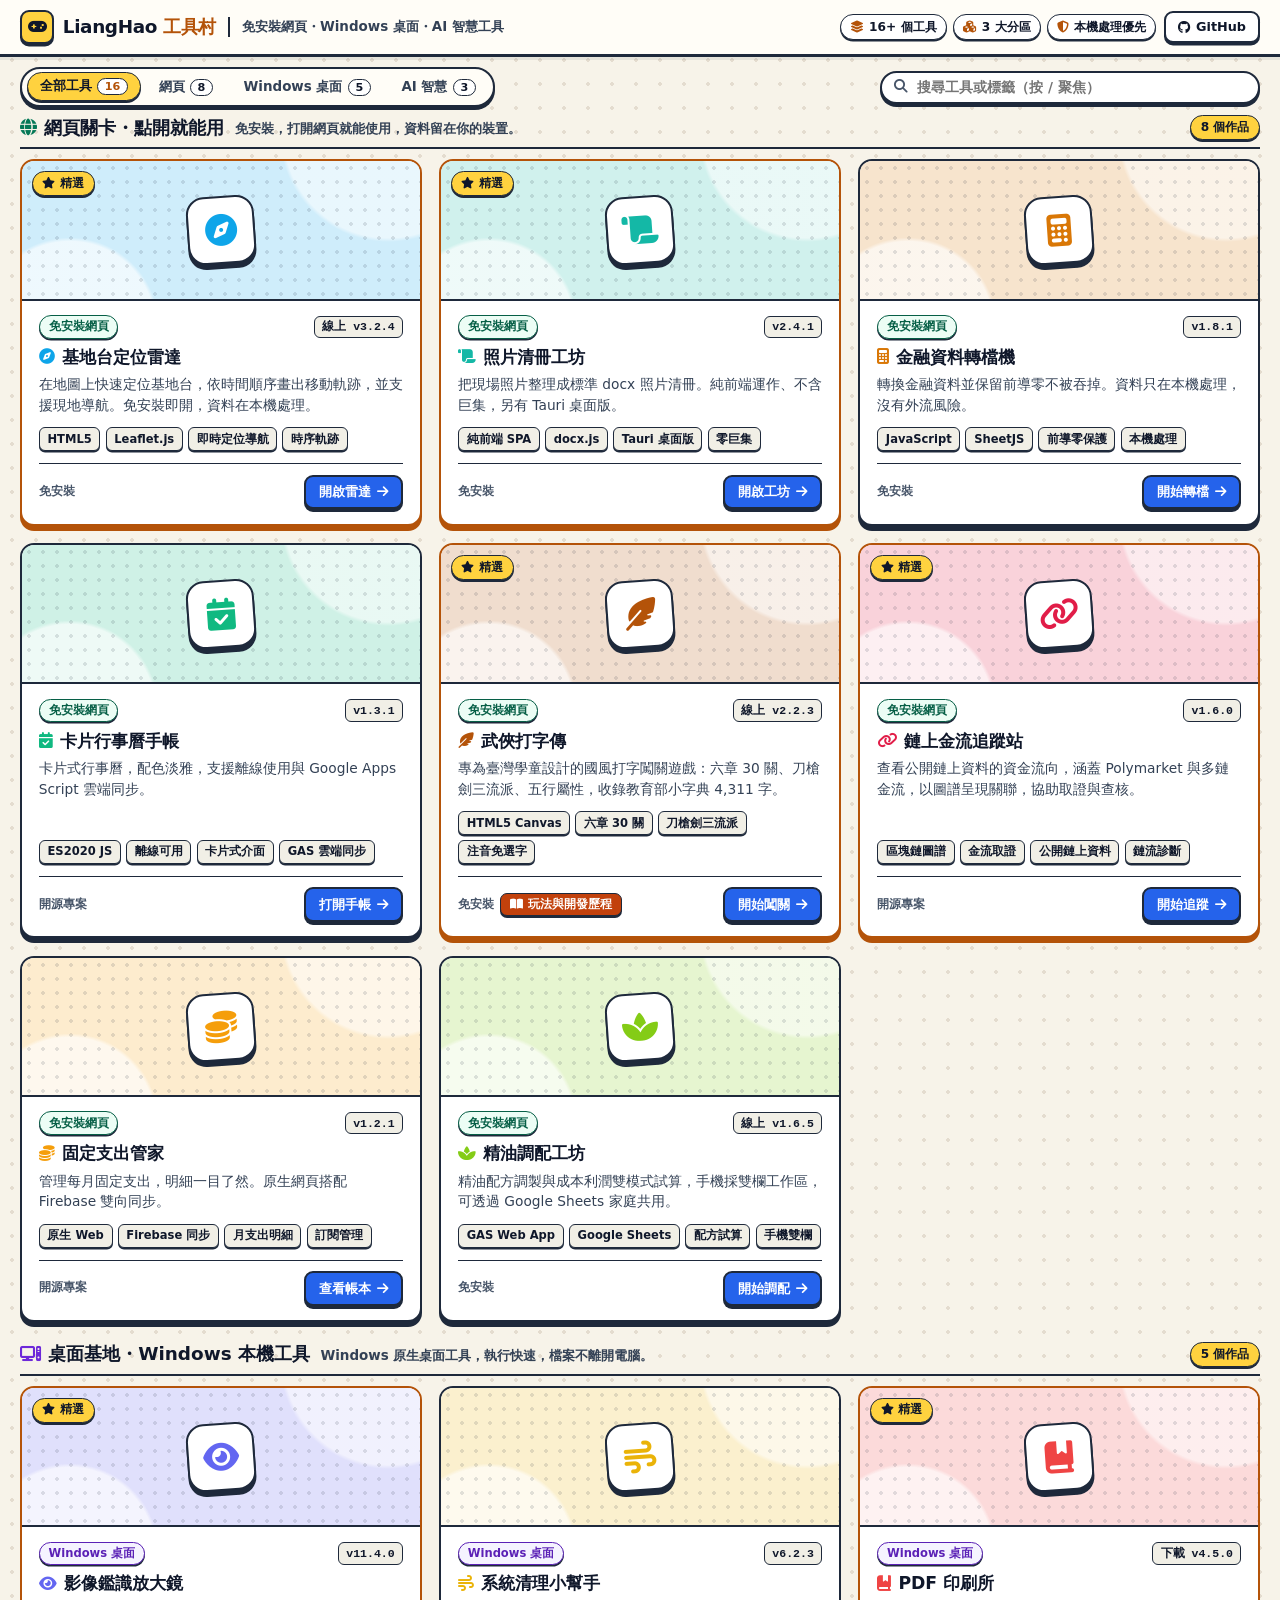
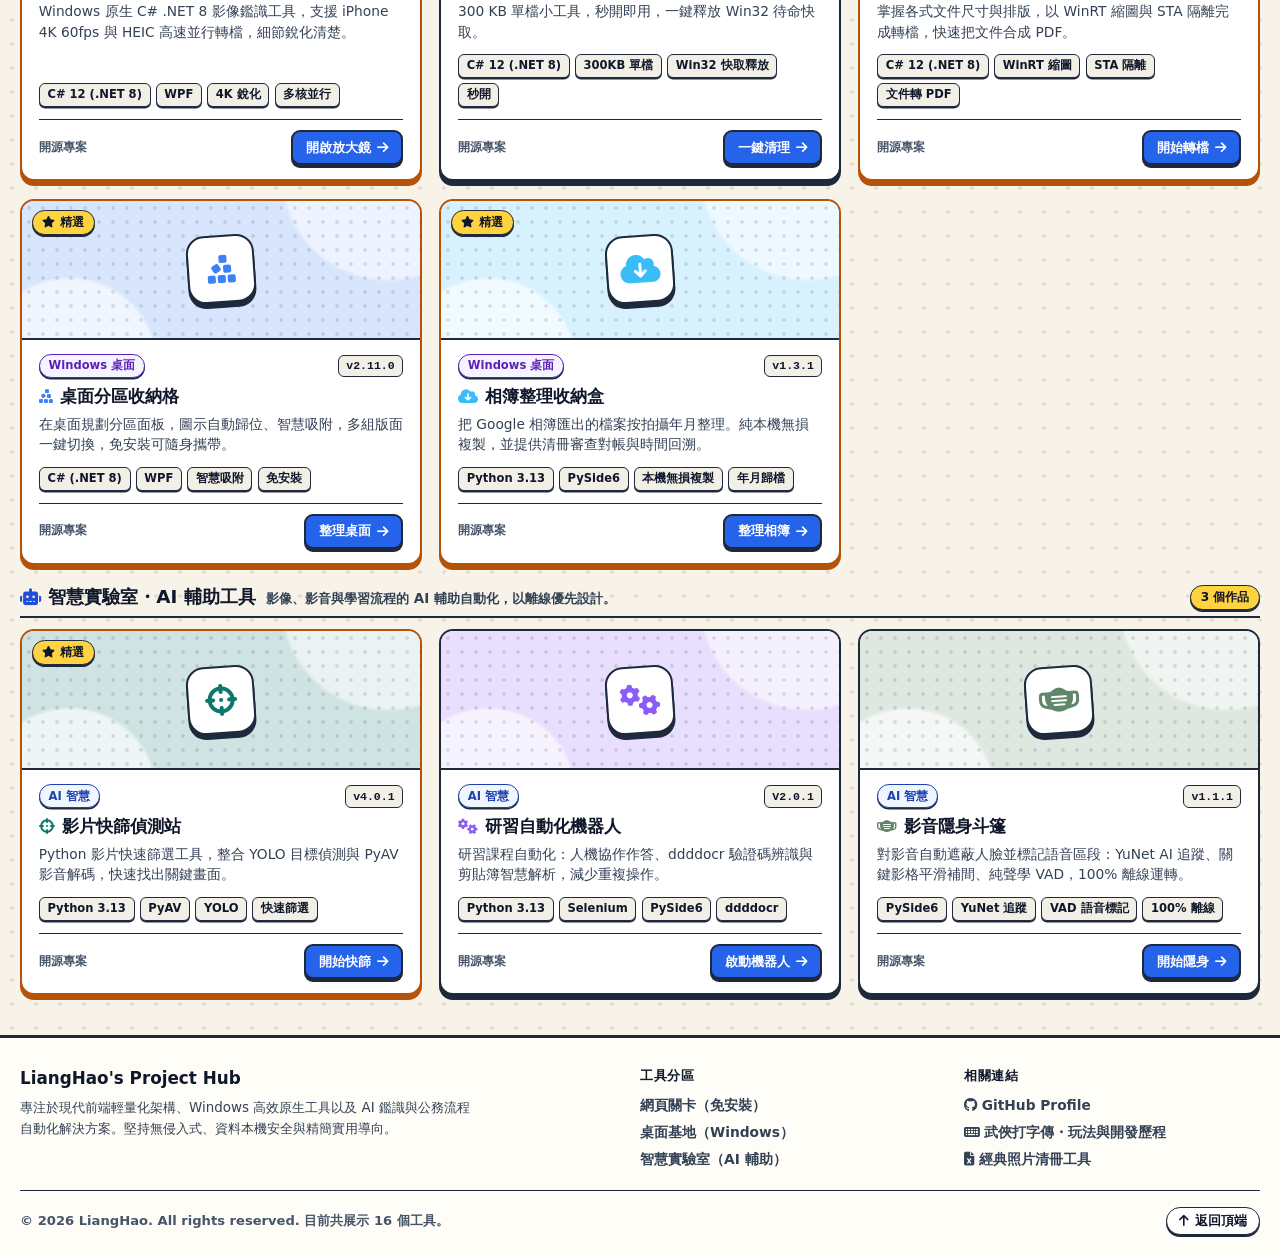
==== commit 84c60157: "design: 展示站改為 Q 版遊戲風「工具村」並重新命名與調整排版 Co-Authored-By: Claude Sonnet 5.5 <noreply@anthropic.com>" ====
--- a/index.html
+++ b/index.html
@@ -3,9 +3,9 @@
 <head>
   <meta charset="UTF-8">
   <meta name="viewport" content="width=device-width, initial-scale=1.0, viewport-fit=cover">
-  <meta name="description" content="LiangHao 的精選神兵法寶靈鑑：輕靈網頁法寶、Windows 極速玄鐵神兵與 AI 靈識鑑識大陣。">
+  <meta name="description" content="LiangHao 的工具村：免安裝網頁工具、Windows 桌面工具與 AI 輔助工具，資料以本機處理為優先。">
   <meta name="author" content="LiangHao">
-  <title>LiangHao's Project Hub | 武道天機・神兵法寶靈鑑</title>
+  <title>LiangHao's Project Hub | 工具村</title>
   <link rel="icon" type="image/x-icon" href="favicon.ico">
   <link rel="stylesheet" href="https://cdnjs.cloudflare.com/ajax/libs/font-awesome/6.4.0/css/all.min.css">
   <link rel="stylesheet" href="assets/css/game-2d-tokens.css">
@@ -320,7 +320,7 @@
       white-space: nowrap;
     }
 
-    /* --- Card Grid & 2D Chunky Cards (緊湊高密度神兵法寶靈卡) --- */
+    /* --- Card Grid & 2D Chunky Cards (緊湊高密度工具卡) --- */
     .grid {
       display: grid;
       grid-template-columns: repeat(3, minmax(0, 1fr));
@@ -374,10 +374,10 @@
       box-shadow: var(--game-shadow-badge);
     }
 
-    /* Card Banner (緊湊比例 16:8.2，讓首屏容納更多內容) */
+    /* Card Banner：Q 版遊戲道具圖塊（色塊＋點陣＋粗描邊大圖示），比例壓低讓首屏容納更多卡片 */
     .card-banner {
       position: relative;
-      aspect-ratio: 16 / 8.2;
+      aspect-ratio: 16 / 5.6;
       background: #E2E8F0;
       overflow: hidden;
       border-bottom: var(--game-outline);
@@ -387,29 +387,34 @@
       height: 100%;
       object-fit: cover;
       display: block;
-      transition: transform 0.35s ease;
-    }
-    .card:hover .card-banner img {
-      transform: scale(1.04);
-    }
-
-    /* 專案型態標記 (Target Type Pill) */
-    .target-pill {
-      position: absolute;
-      top: 0.6rem;
-      right: 0.6rem;
-      z-index: 2;
-      display: inline-flex;
-      align-items: center;
-      gap: 0.3rem;
-      padding: 0.18rem 0.6rem;
-      background: var(--game-surface-dark);
-      color: #FFFFFF;
-      border: var(--game-outline-sm);
-      border-radius: var(--game-radius-pill);
-      font-size: 0.7rem;
-      font-weight: 800;
-      box-shadow: var(--game-shadow-badge);
+    }
+    .card-banner.is-tile {
+      display: grid;
+      place-items: center;
+      background-color: var(--tile-bg);
+      background-image:
+        radial-gradient(rgba(30, 41, 59, 0.13) 1.6px, transparent 1.6px),
+        radial-gradient(circle at 12% 120%, rgba(255, 255, 255, 0.65) 0 22%, transparent 23%),
+        radial-gradient(circle at 92% -20%, rgba(255, 255, 255, 0.55) 0 26%, transparent 27%);
+      background-size: 14px 14px, auto, auto;
+    }
+    .tile-emblem {
+      width: clamp(52px, 17%, 72px);
+      aspect-ratio: 1;
+      display: grid;
+      place-items: center;
+      background: #FFFFFF;
+      color: var(--tile-ink);
+      border: var(--game-outline);
+      border-radius: 18px;
+      box-shadow: 0 5px 0 var(--game-border-color);
+      font-size: clamp(1.4rem, 3.2vw, 2rem);
+      transform: rotate(-4deg);
+      transition: var(--game-transition);
+    }
+    .card:hover .tile-emblem {
+      transform: rotate(3deg) translateY(-3px) scale(1.06);
+      box-shadow: 0 8px 0 var(--game-border-color);
     }
 
     /* Card Body (收斂無謂留白) */
@@ -711,6 +716,10 @@
     @media (max-width: 768px) {
       .controls-wrapper { flex-direction: column; align-items: stretch; }
       .filter-tabs { width: 100%; overflow-x: auto; flex-wrap: nowrap; }
+      .filter-tabs { scrollbar-width: none; }
+      .filter-tabs::-webkit-scrollbar { display: none; }
+      .tab-btn { flex-shrink: 0; white-space: nowrap; min-height: 40px; }
+      .action-btn { min-height: 40px; }
       .search-box { max-width: 100%; }
       .footer-inner { grid-template-columns: 1fr; gap: 1.25rem; }
       .footer-bottom { flex-direction: column; gap: 0.5rem; text-align: center; }
@@ -732,15 +741,15 @@
       <div class="brand-group">
         <a href="#" class="brand" aria-label="回到 LiangHao Project Hub 首頁">
           <span class="brand-icon" aria-hidden="true"><i class="fa-solid fa-gamepad"></i></span>
-          <span class="brand-title">武道天機・<span>神兵法寶靈鑑</span></span>
+          <span class="brand-title">LiangHao <span>工具村</span></span>
         </a>
-        <span class="brand-subtitle">輕靈網頁法寶・Windows 玄鐵神兵・AI 靈識破妄陣</span>
+        <span class="brand-subtitle">免安裝網頁・Windows 桌面・AI 智慧工具</span>
       </div>
       <div class="header-right">
         <div class="hero-stats-line" aria-label="專案亮點統計">
-          <span class="stat-pill"><i class="fa-solid fa-layer-group" aria-hidden="true"></i> <strong id="total-projects-stat">16+</strong> 件法寶</span>
-          <span class="stat-pill"><i class="fa-solid fa-cubes" aria-hidden="true"></i> <strong>3</strong> 大境界</span>
-          <span class="stat-pill"><i class="fa-solid fa-shield-halved" aria-hidden="true"></i> <strong>100%</strong> 本機守護</span>
+          <span class="stat-pill"><i class="fa-solid fa-layer-group" aria-hidden="true"></i> <strong id="total-projects-stat">16+</strong> 個工具</span>
+          <span class="stat-pill"><i class="fa-solid fa-cubes" aria-hidden="true"></i> <strong>3</strong> 大分區</span>
+          <span class="stat-pill"><i class="fa-solid fa-shield-halved" aria-hidden="true"></i> 本機處理優先</span>
         </div>
         <a href="https://github.com/lianghao02" target="_blank" rel="noopener noreferrer" class="github-btn" aria-label="前往 LiangHao 的 GitHub 個人主頁">
           <i class="fa-brands fa-github" aria-hidden="true"></i>
@@ -754,22 +763,22 @@
   <div class="controls-wrapper" role="region" aria-label="作品篩選與搜尋工具列">
     <div class="filter-tabs" role="tablist" aria-label="專案領域分類">
       <button class="tab-btn active" role="tab" aria-selected="true" data-category="all">
-        全部法寶 <span class="tab-count" id="count-all">0</span>
+        全部工具 <span class="tab-count" id="count-all">0</span>
       </button>
       <button class="tab-btn" role="tab" aria-selected="false" data-category="web">
-        輕靈法寶 <span class="tab-count" id="count-web">0</span>
+        網頁 <span class="tab-count" id="count-web">0</span>
       </button>
       <button class="tab-btn" role="tab" aria-selected="false" data-category="native">
-        玄鐵神兵 <span class="tab-count" id="count-native">0</span>
+        Windows 桌面 <span class="tab-count" id="count-native">0</span>
       </button>
       <button class="tab-btn" role="tab" aria-selected="false" data-category="ai">
-        通天靈識 <span class="tab-count" id="count-ai">0</span>
+        AI 智慧 <span class="tab-count" id="count-ai">0</span>
       </button>
     </div>
 
     <div class="search-box">
       <i class="fa-solid fa-magnifying-glass search-icon" aria-hidden="true"></i>
-      <input type="text" id="project-search" class="search-input" placeholder="按 / 搜尋法寶或點擊卡片標籤過濾 (Esc 重置)..." aria-label="搜尋專案">
+      <input type="text" id="project-search" class="search-input" placeholder="搜尋工具或標籤（按 / 聚焦）" aria-label="搜尋專案">
       <button id="search-clear" class="search-clear" aria-label="清除搜尋內容"><i class="fa-solid fa-xmark"></i></button>
     </div>
   </div>
@@ -787,11 +796,11 @@
         <p class="footer-brand-desc">專注於現代前端輕量化架構、Windows 高效原生工具以及 AI 鑑識與公務流程自動化解決方案。堅持無侵入式、資料本機安全與精簡實用導向。</p>
       </div>
       <div>
-        <div class="footer-col-title">法寶類別</div>
+        <div class="footer-col-title">工具分區</div>
         <ul class="footer-links">
-          <li><a href="#projects" class="footer-link" onclick="window.filterByCategory('web')">輕靈法寶 (Web SPA)</a></li>
-          <li><a href="#projects" class="footer-link" onclick="window.filterByCategory('native')">玄鐵神兵 (Windows .NET 8)</a></li>
-          <li><a href="#projects" class="footer-link" onclick="window.filterByCategory('ai')">通天靈識 (AI 鑑識自動化)</a></li>
+          <li><a href="#projects" class="footer-link" onclick="window.filterByCategory('web')">網頁關卡（免安裝）</a></li>
+          <li><a href="#projects" class="footer-link" onclick="window.filterByCategory('native')">桌面基地（Windows）</a></li>
+          <li><a href="#projects" class="footer-link" onclick="window.filterByCategory('ai')">智慧實驗室（AI 輔助）</a></li>
         </ul>
       </div>
       <div>
@@ -804,7 +813,7 @@
       </div>
     </div>
     <div class="footer-bottom">
-      <div>© <span id="year"></span> LiangHao. All rights reserved. 目前共展示 <span id="project-count">0</span> 件神兵法寶。</div>
+      <div>© <span id="year"></span> LiangHao. All rights reserved. 目前共展示 <span id="project-count">0</span> 個工具。</div>
       <button class="back-to-top" onclick="window.scrollTo({top:0, behavior:'smooth'})" aria-label="返回頁面頂端">
         <i class="fa-solid fa-arrow-up"></i> 返回頂端
       </button>
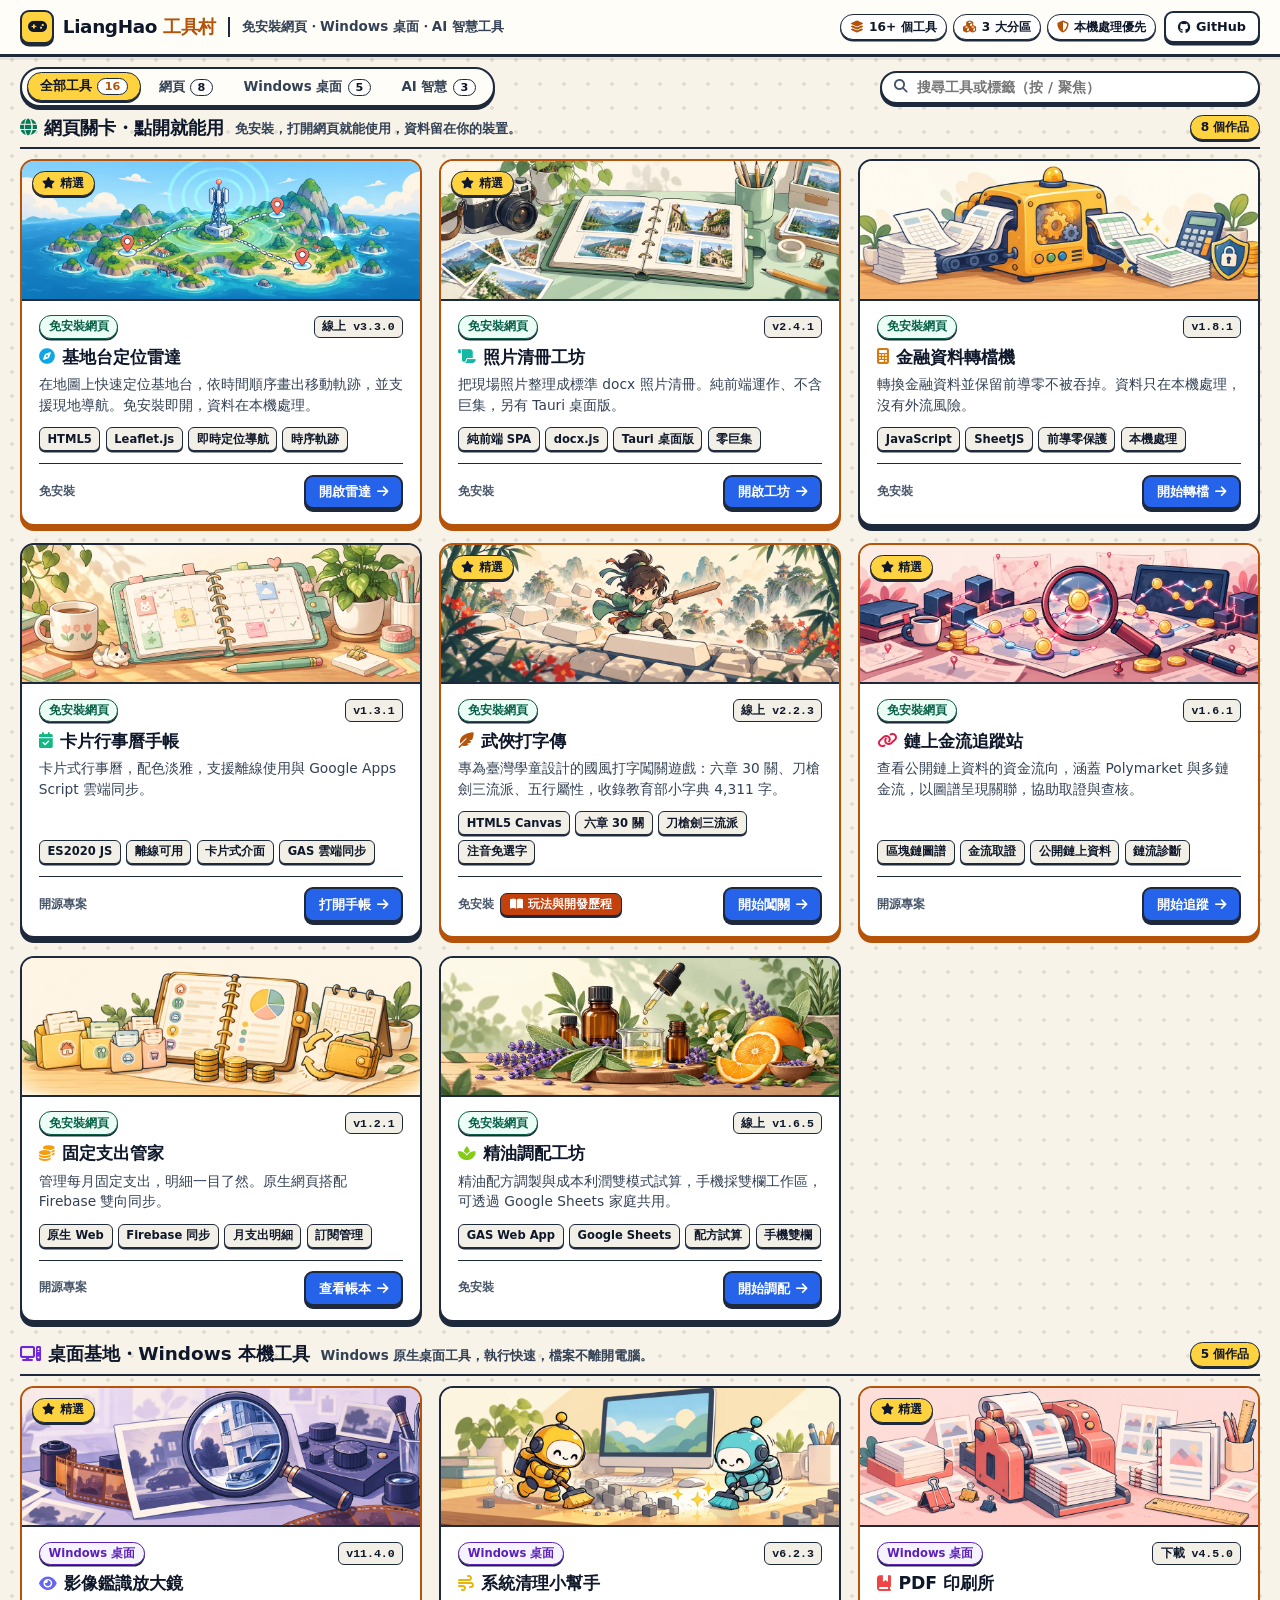
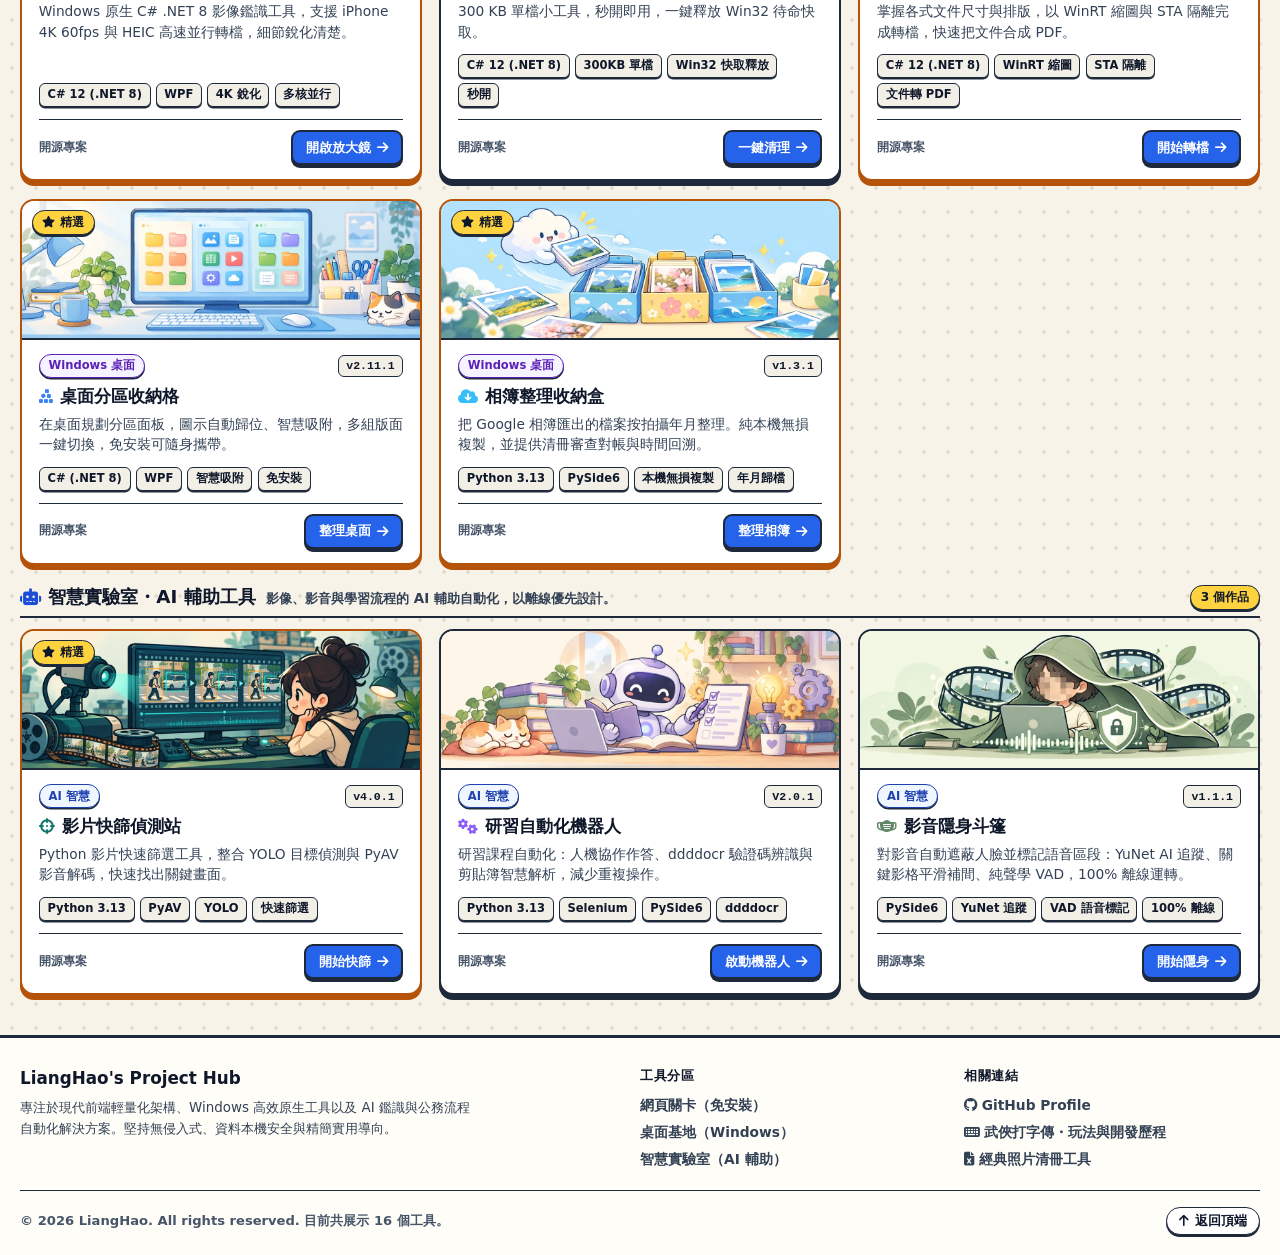
==== commit 778421d5: "design: 置換十六項專案情境插畫橫幅" ====
--- a/index.html
+++ b/index.html
@@ -374,7 +374,7 @@
       box-shadow: var(--game-shadow-badge);
     }
 
-    /* Card Banner：Q 版遊戲道具圖塊（色塊＋點陣＋粗描邊大圖示），比例壓低讓首屏容納更多卡片 */
+    /* 專案情境插畫橫幅；容器固定比例，避免圖片載入造成版面位移。 */
     .card-banner {
       position: relative;
       aspect-ratio: 16 / 5.6;
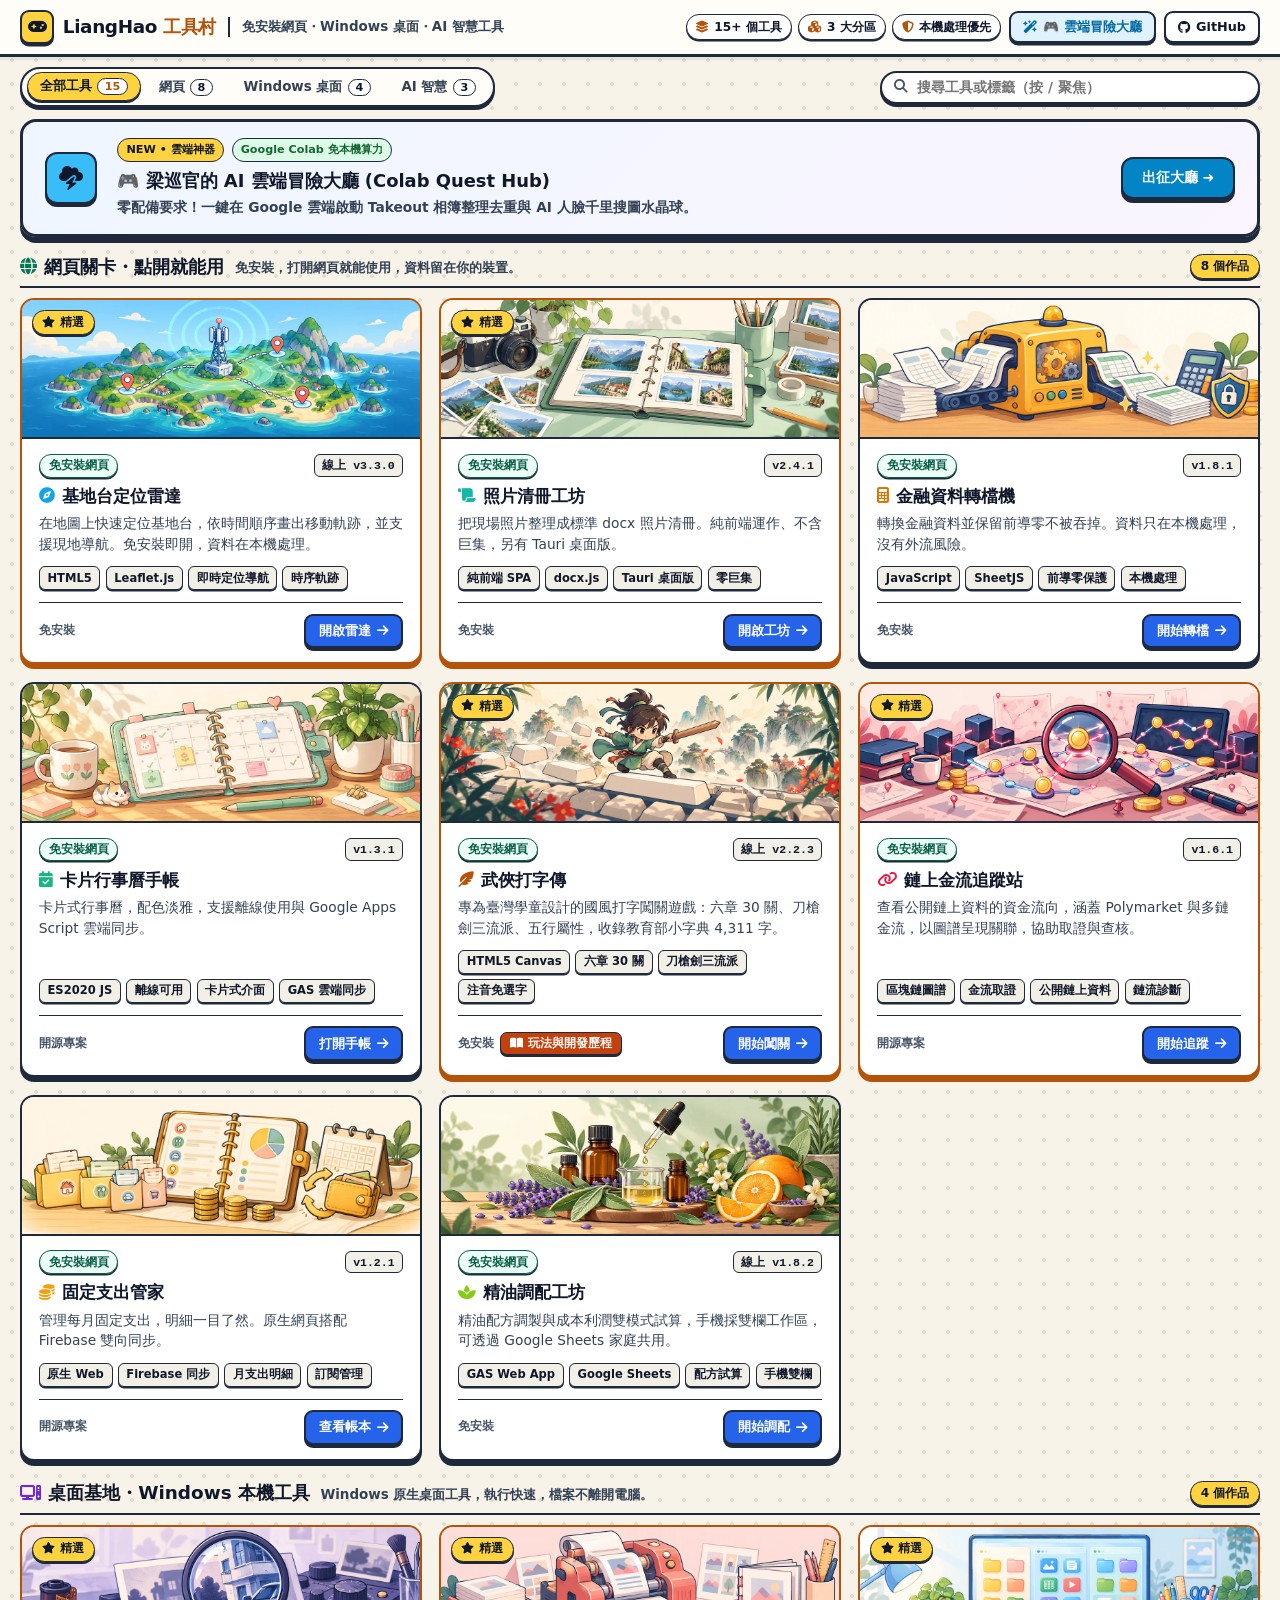
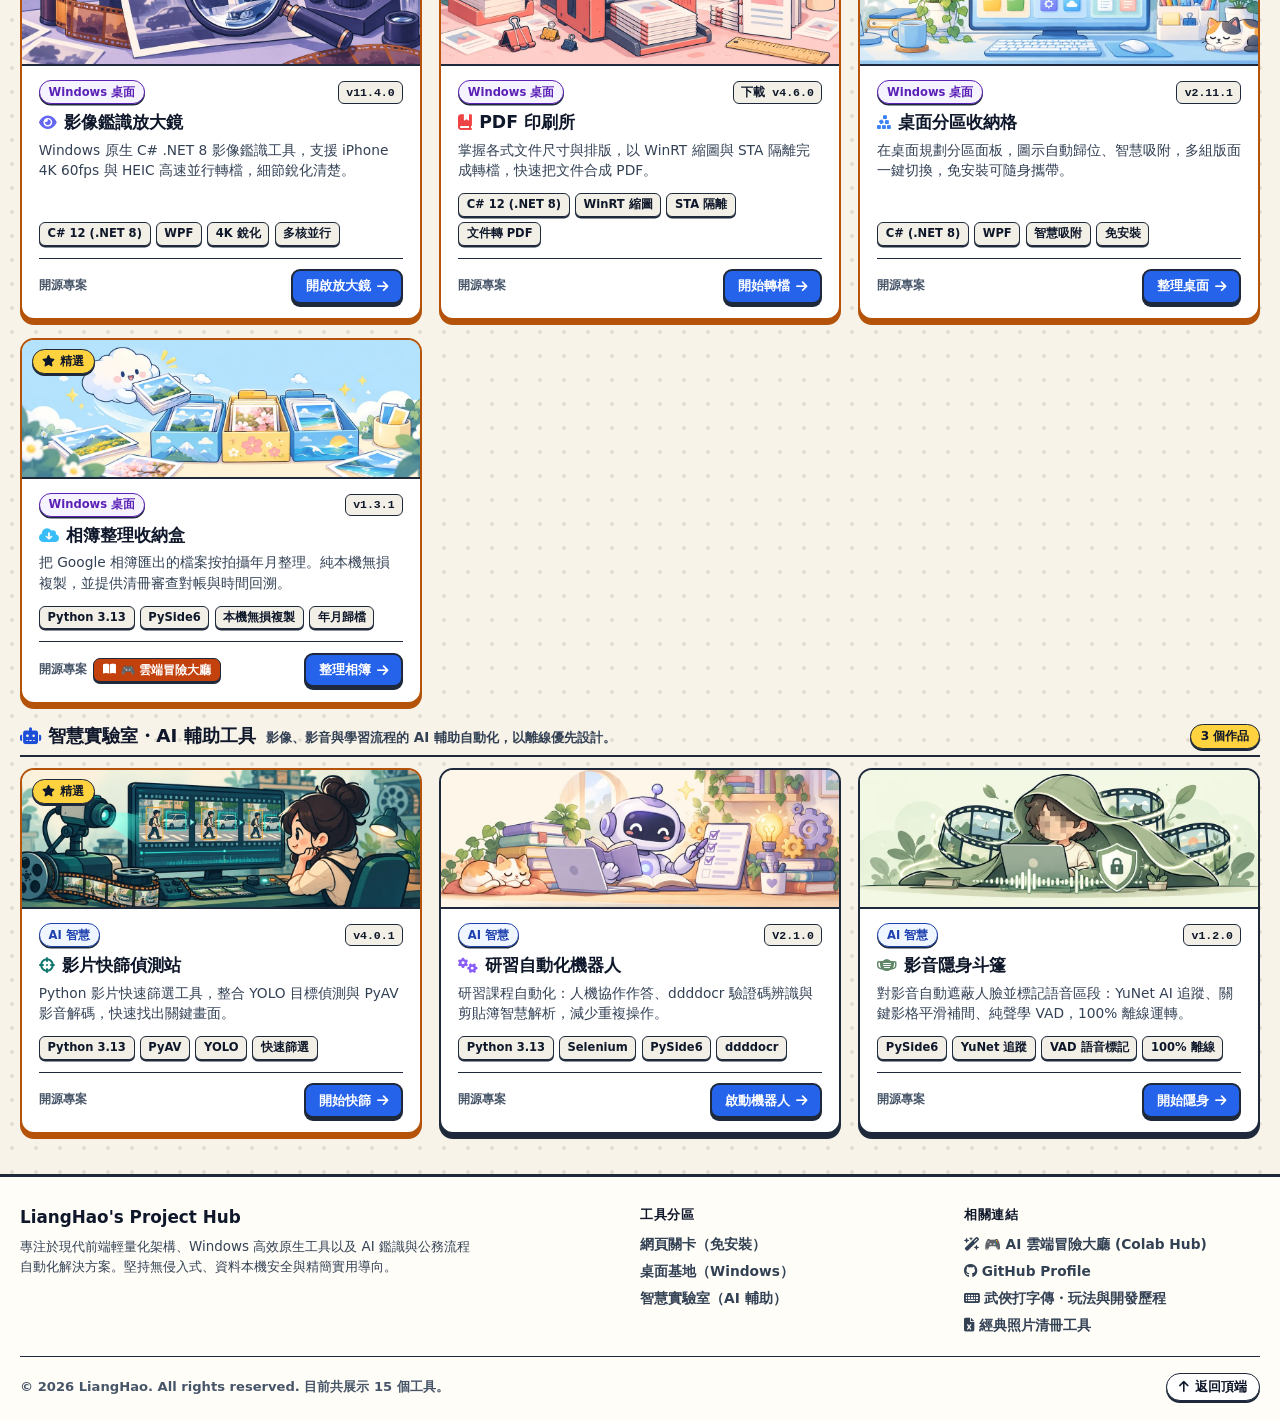
==== commit 83ad7ce9: "feat: 整合 Colab 雲端冒險大廳、移除已停止開發專案並校正版本號" ====
--- a/index.html
+++ b/index.html
@@ -149,6 +149,147 @@
     .github-btn:active {
       transform: translateY(2px);
       box-shadow: var(--game-shadow-btn-active);
+    }
+
+    .colab-nav-btn {
+      display: inline-flex;
+      align-items: center;
+      gap: 0.4rem;
+      border: var(--game-outline);
+      border-radius: 9px;
+      padding: 0.3rem 0.75rem;
+      color: #0369a1;
+      font-size: 0.8rem;
+      font-weight: 800;
+      background: #e0f2fe;
+      box-shadow: 0 2.5px 0 var(--game-border-color);
+      transition: var(--game-transition);
+    }
+    .colab-nav-btn:hover {
+      background: #bae6fd;
+      transform: translateY(-1px);
+      box-shadow: var(--game-shadow-btn);
+    }
+    .colab-nav-btn:active {
+      transform: translateY(2px);
+      box-shadow: var(--game-shadow-btn-active);
+    }
+
+    /* 雲端冒險大廳特色橫幅 (Chunky 2D Banner) */
+    .colab-portal-container {
+      max-width: 1280px;
+      margin: 0.75rem auto 1rem;
+      padding: 0 1.25rem;
+    }
+    .colab-portal-card {
+      display: flex;
+      align-items: center;
+      justify-content: space-between;
+      gap: 1.25rem;
+      background: linear-gradient(135deg, #eff6ff 0%, #faf5ff 100%);
+      border: var(--game-outline-lg);
+      border-radius: var(--game-radius-card);
+      padding: 1rem 1.4rem;
+      box-shadow: var(--game-shadow-card);
+      transition: var(--game-transition);
+      cursor: pointer;
+    }
+    .colab-portal-card:hover {
+      transform: translateY(-2px);
+      box-shadow: var(--game-shadow-card-hover);
+      border-color: #2563eb;
+    }
+    .colab-portal-icon {
+      width: 52px;
+      height: 52px;
+      flex-shrink: 0;
+      display: grid;
+      place-items: center;
+      border: var(--game-outline);
+      border-radius: 12px;
+      background: #38bdf8;
+      color: #0f172a;
+      font-size: 1.5rem;
+      box-shadow: 0 3px 0 var(--game-border-color);
+    }
+    .colab-portal-content {
+      flex: 1;
+      min-width: 0;
+    }
+    .colab-portal-badge-group {
+      display: flex;
+      align-items: center;
+      gap: 0.5rem;
+      margin-bottom: 0.35rem;
+      flex-wrap: wrap;
+    }
+    .portal-badge {
+      font-size: 0.7rem;
+      font-weight: 800;
+      padding: 0.15rem 0.5rem;
+      border-radius: var(--game-radius-pill);
+      border: var(--game-outline-sm);
+      display: inline-block;
+    }
+    .portal-badge-new {
+      background: var(--game-gold);
+      color: var(--game-text-main);
+    }
+    .portal-badge-free {
+      background: #dcfce7;
+      color: #166534;
+    }
+    .colab-portal-title {
+      font-size: 1.12rem;
+      font-weight: 900;
+      color: var(--game-text-main);
+      margin: 0 0 0.25rem;
+      display: flex;
+      align-items: center;
+      gap: 0.4rem;
+    }
+    .colab-portal-desc {
+      font-size: 0.86rem;
+      font-weight: 600;
+      color: var(--game-text-sub);
+      margin: 0;
+      line-height: 1.4;
+    }
+    .colab-portal-action {
+      flex-shrink: 0;
+    }
+    .colab-portal-btn {
+      display: inline-flex;
+      align-items: center;
+      gap: 0.4rem;
+      padding: 0.55rem 1.15rem;
+      background: #0284c7;
+      color: #ffffff;
+      font-weight: 800;
+      font-size: 0.88rem;
+      border: var(--game-outline);
+      border-radius: var(--game-radius-btn);
+      box-shadow: var(--game-shadow-btn);
+      transition: var(--game-transition);
+    }
+    .colab-portal-card:hover .colab-portal-btn {
+      background: #0369a1;
+      transform: translateY(-1px);
+    }
+    @media (max-width: 768px) {
+      .colab-portal-card {
+        flex-direction: column;
+        align-items: flex-start;
+        gap: 0.85rem;
+        padding: 1rem;
+      }
+      .colab-portal-action {
+        width: 100%;
+      }
+      .colab-portal-btn {
+        width: 100%;
+        justify-content: center;
+      }
     }
 
     /* --- Controls Bar: 搜尋框與分類切換頁籤 (緊貼頂部) --- */
@@ -747,10 +888,14 @@
       </div>
       <div class="header-right">
         <div class="hero-stats-line" aria-label="專案亮點統計">
-          <span class="stat-pill"><i class="fa-solid fa-layer-group" aria-hidden="true"></i> <strong id="total-projects-stat">16+</strong> 個工具</span>
+          <span class="stat-pill"><i class="fa-solid fa-layer-group" aria-hidden="true"></i> <strong id="total-projects-stat">15</strong> 個工具</span>
           <span class="stat-pill"><i class="fa-solid fa-cubes" aria-hidden="true"></i> <strong>3</strong> 大分區</span>
           <span class="stat-pill"><i class="fa-solid fa-shield-halved" aria-hidden="true"></i> 本機處理優先</span>
         </div>
+        <a href="colab.html" class="colab-nav-btn" aria-label="前往 AI 雲端冒險大廳 (Google Colab Hub)">
+          <i class="fa-solid fa-wand-magic-sparkles" aria-hidden="true"></i>
+          <span>🎮 雲端冒險大廳</span>
+        </a>
         <a href="https://github.com/lianghao02" target="_blank" rel="noopener noreferrer" class="github-btn" aria-label="前往 LiangHao 的 GitHub 個人主頁">
           <i class="fa-brands fa-github" aria-hidden="true"></i>
           <span>GitHub</span>
@@ -781,6 +926,26 @@
       <input type="text" id="project-search" class="search-input" placeholder="搜尋工具或標籤（按 / 聚焦）" aria-label="搜尋專案">
       <button id="search-clear" class="search-clear" aria-label="清除搜尋內容"><i class="fa-solid fa-xmark"></i></button>
     </div>
+  </div>
+
+  <!-- Colab Hub 快速冒險傳送門 -->
+  <div class="colab-portal-container">
+    <a href="colab.html" class="colab-portal-card" aria-label="前往梁巡官的 AI 雲端冒險大廳">
+      <div class="colab-portal-icon" aria-hidden="true">
+        <i class="fa-solid fa-cloud-bolt"></i>
+      </div>
+      <div class="colab-portal-content">
+        <div class="colab-portal-badge-group">
+          <span class="portal-badge portal-badge-new">NEW • 雲端神器</span>
+          <span class="portal-badge portal-badge-free">Google Colab 免本機算力</span>
+        </div>
+        <h2 class="colab-portal-title">🎮 梁巡官的 AI 雲端冒險大廳 (Colab Quest Hub)</h2>
+        <p class="colab-portal-desc">零配備要求！一鍵在 Google 雲端啟動 Takeout 相簿整理去重與 AI 人臉千里搜圖水晶球。</p>
+      </div>
+      <div class="colab-portal-action">
+        <span class="colab-portal-btn">出征大廳 ➜</span>
+      </div>
+    </a>
   </div>
 
   <!-- Main Content Area -->
@@ -806,6 +971,7 @@
       <div>
         <div class="footer-col-title">相關連結</div>
         <ul class="footer-links">
+          <li><a href="colab.html" class="footer-link"><i class="fa-solid fa-wand-magic-sparkles"></i> 🎮 AI 雲端冒險大廳 (Colab Hub)</a></li>
           <li><a href="https://github.com/lianghao02" target="_blank" rel="noopener noreferrer" class="footer-link"><i class="fa-brands fa-github"></i> GitHub Profile</a></li>
           <li><a href="wuxia_typing.html" class="footer-link"><i class="fa-solid fa-keyboard"></i> 武俠打字傳・玩法與開發歷程</a></li>
           <li><a href="photo_report.html" class="footer-link"><i class="fa-solid fa-file-excel"></i> 經典照片清冊工具</a></li>
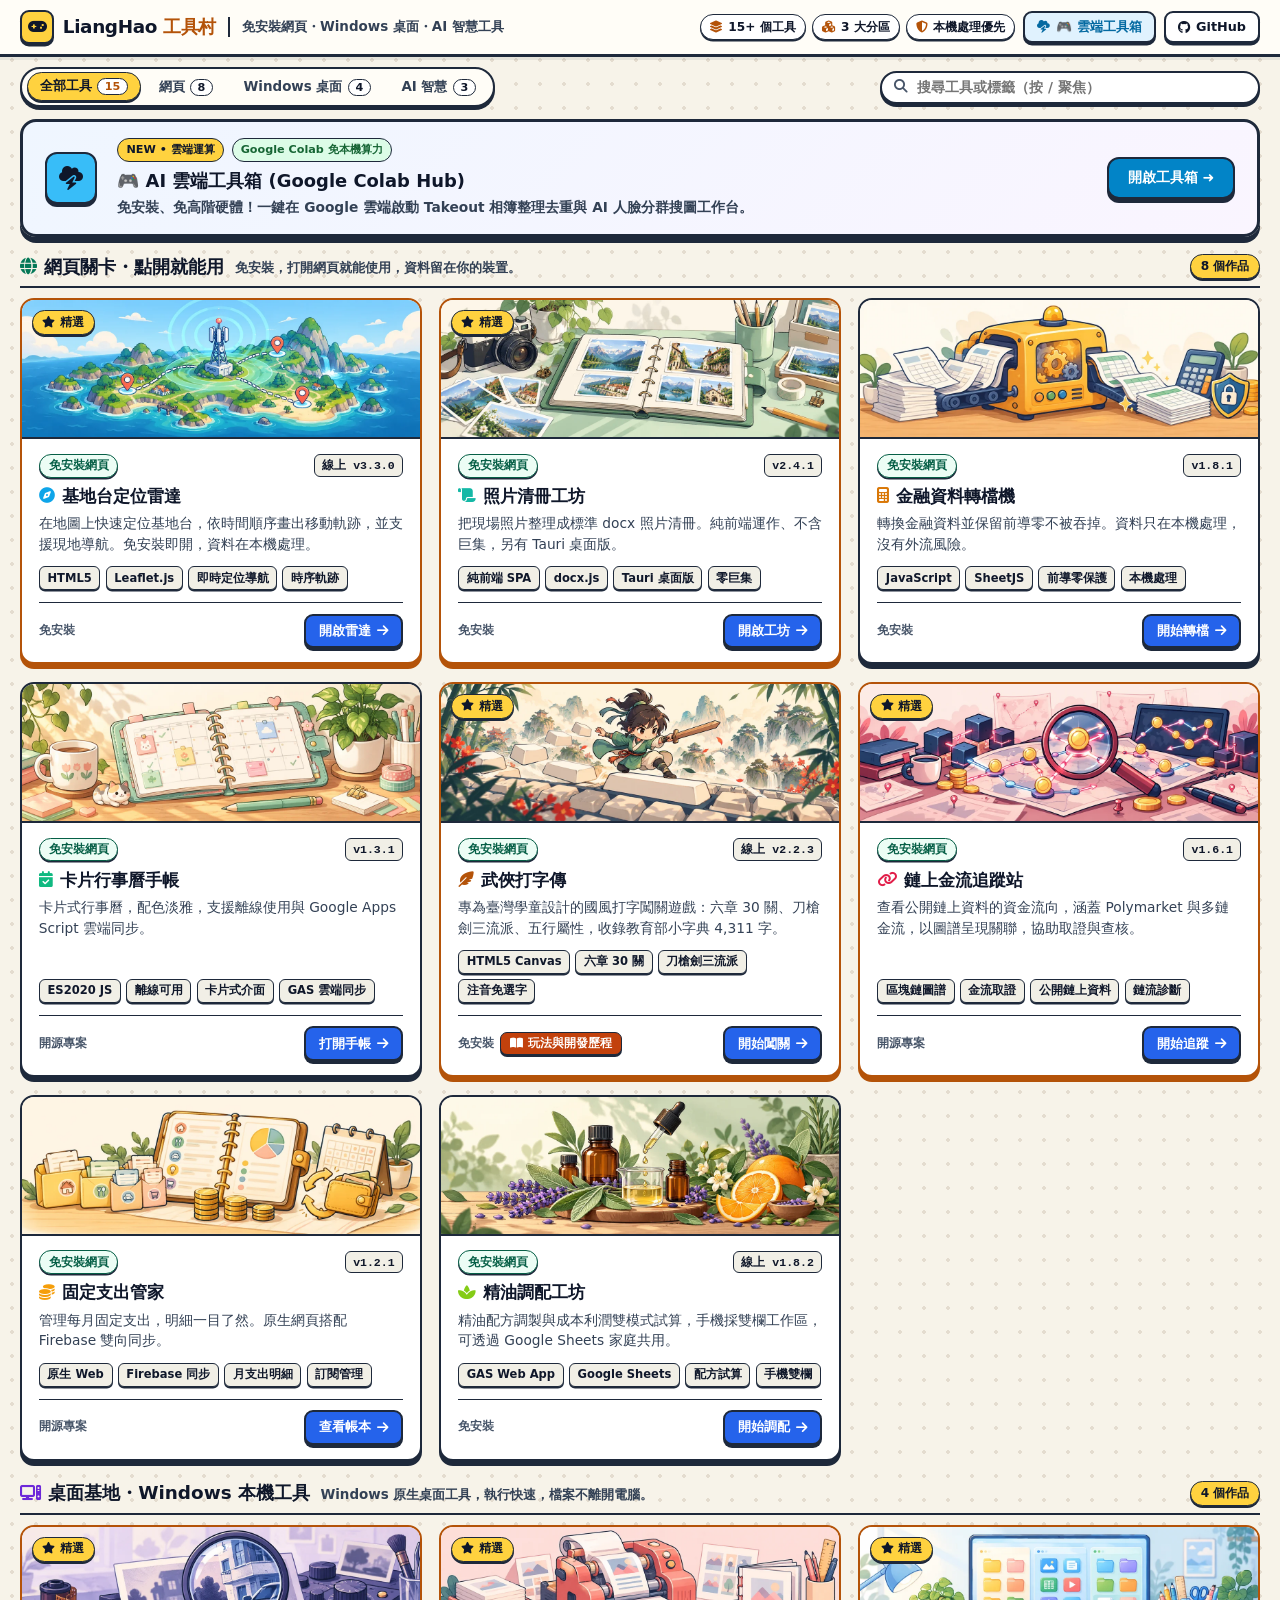
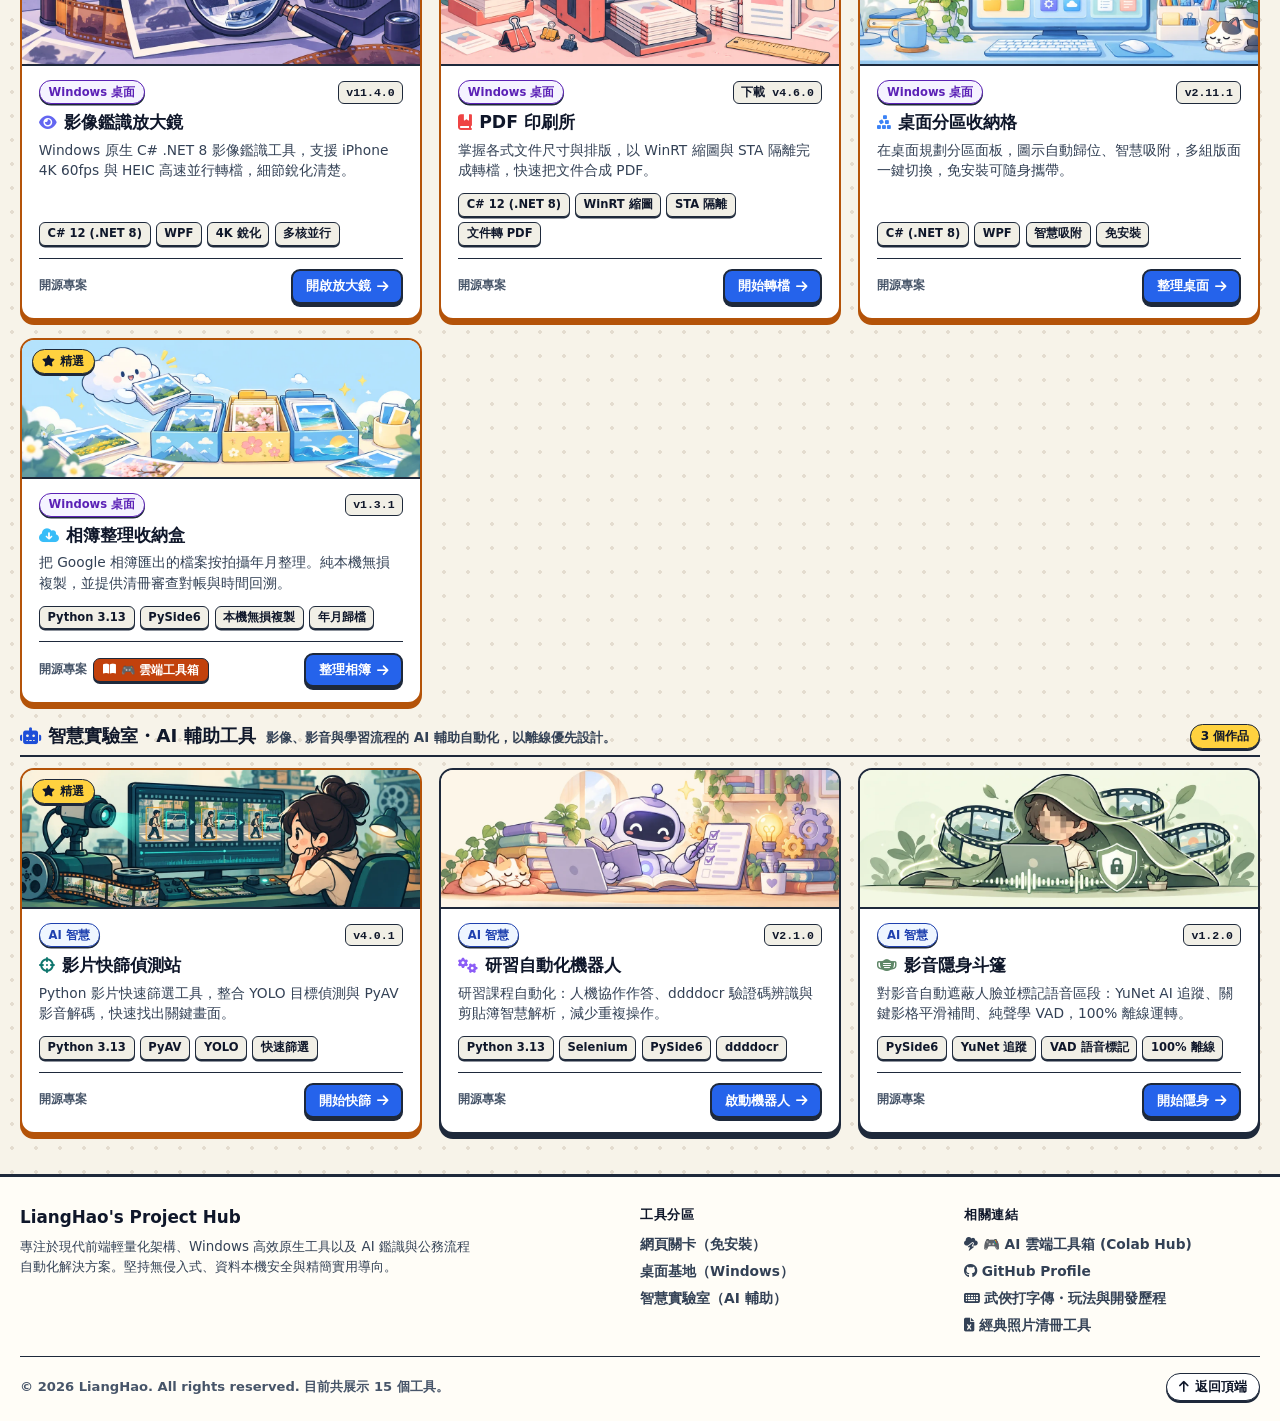
==== commit df897f19: "style: 保留遊戲風格介面，修正文案為專業清晰之工具說明" ====
--- a/index.html
+++ b/index.html
@@ -892,9 +892,9 @@
           <span class="stat-pill"><i class="fa-solid fa-cubes" aria-hidden="true"></i> <strong>3</strong> 大分區</span>
           <span class="stat-pill"><i class="fa-solid fa-shield-halved" aria-hidden="true"></i> 本機處理優先</span>
         </div>
-        <a href="colab.html" class="colab-nav-btn" aria-label="前往 AI 雲端冒險大廳 (Google Colab Hub)">
-          <i class="fa-solid fa-wand-magic-sparkles" aria-hidden="true"></i>
-          <span>🎮 雲端冒險大廳</span>
+        <a href="colab.html" class="colab-nav-btn" aria-label="前往 AI 雲端工具箱 (Google Colab Hub)">
+          <i class="fa-solid fa-cloud-bolt" aria-hidden="true"></i>
+          <span>🎮 雲端工具箱</span>
         </a>
         <a href="https://github.com/lianghao02" target="_blank" rel="noopener noreferrer" class="github-btn" aria-label="前往 LiangHao 的 GitHub 個人主頁">
           <i class="fa-brands fa-github" aria-hidden="true"></i>
@@ -930,20 +930,20 @@
 
   <!-- Colab Hub 快速冒險傳送門 -->
   <div class="colab-portal-container">
-    <a href="colab.html" class="colab-portal-card" aria-label="前往梁巡官的 AI 雲端冒險大廳">
+    <a href="colab.html" class="colab-portal-card" aria-label="前往 AI 雲端工具箱">
       <div class="colab-portal-icon" aria-hidden="true">
         <i class="fa-solid fa-cloud-bolt"></i>
       </div>
       <div class="colab-portal-content">
         <div class="colab-portal-badge-group">
-          <span class="portal-badge portal-badge-new">NEW • 雲端神器</span>
+          <span class="portal-badge portal-badge-new">NEW • 雲端運算</span>
           <span class="portal-badge portal-badge-free">Google Colab 免本機算力</span>
         </div>
-        <h2 class="colab-portal-title">🎮 梁巡官的 AI 雲端冒險大廳 (Colab Quest Hub)</h2>
-        <p class="colab-portal-desc">零配備要求！一鍵在 Google 雲端啟動 Takeout 相簿整理去重與 AI 人臉千里搜圖水晶球。</p>
+        <h2 class="colab-portal-title">🎮 AI 雲端工具箱 (Google Colab Hub)</h2>
+        <p class="colab-portal-desc">免安裝、免高階硬體！一鍵在 Google 雲端啟動 Takeout 相簿整理去重與 AI 人臉分群搜圖工作台。</p>
       </div>
       <div class="colab-portal-action">
-        <span class="colab-portal-btn">出征大廳 ➜</span>
+        <span class="colab-portal-btn">開啟工具箱 ➜</span>
       </div>
     </a>
   </div>
@@ -971,7 +971,7 @@
       <div>
         <div class="footer-col-title">相關連結</div>
         <ul class="footer-links">
-          <li><a href="colab.html" class="footer-link"><i class="fa-solid fa-wand-magic-sparkles"></i> 🎮 AI 雲端冒險大廳 (Colab Hub)</a></li>
+          <li><a href="colab.html" class="footer-link"><i class="fa-solid fa-cloud-bolt"></i> 🎮 AI 雲端工具箱 (Colab Hub)</a></li>
           <li><a href="https://github.com/lianghao02" target="_blank" rel="noopener noreferrer" class="footer-link"><i class="fa-brands fa-github"></i> GitHub Profile</a></li>
           <li><a href="wuxia_typing.html" class="footer-link"><i class="fa-solid fa-keyboard"></i> 武俠打字傳・玩法與開發歷程</a></li>
           <li><a href="photo_report.html" class="footer-link"><i class="fa-solid fa-file-excel"></i> 經典照片清冊工具</a></li>
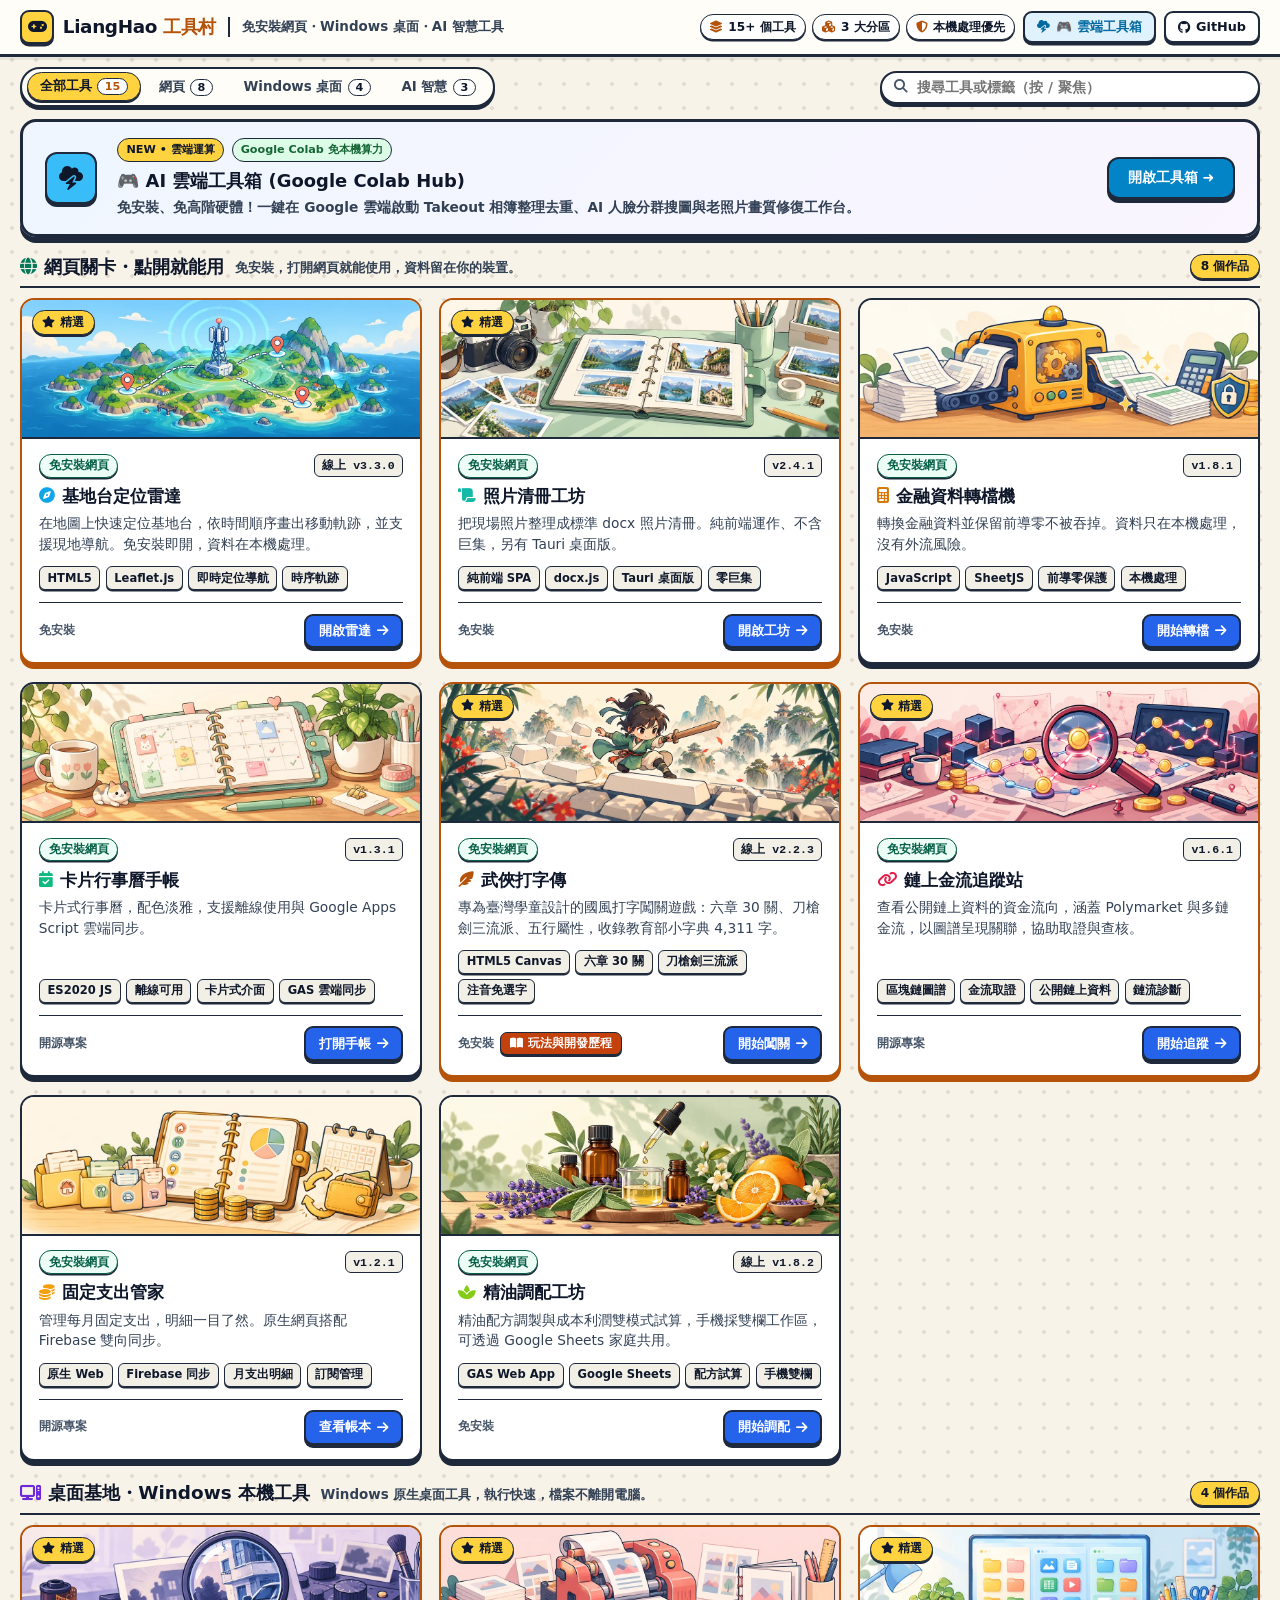
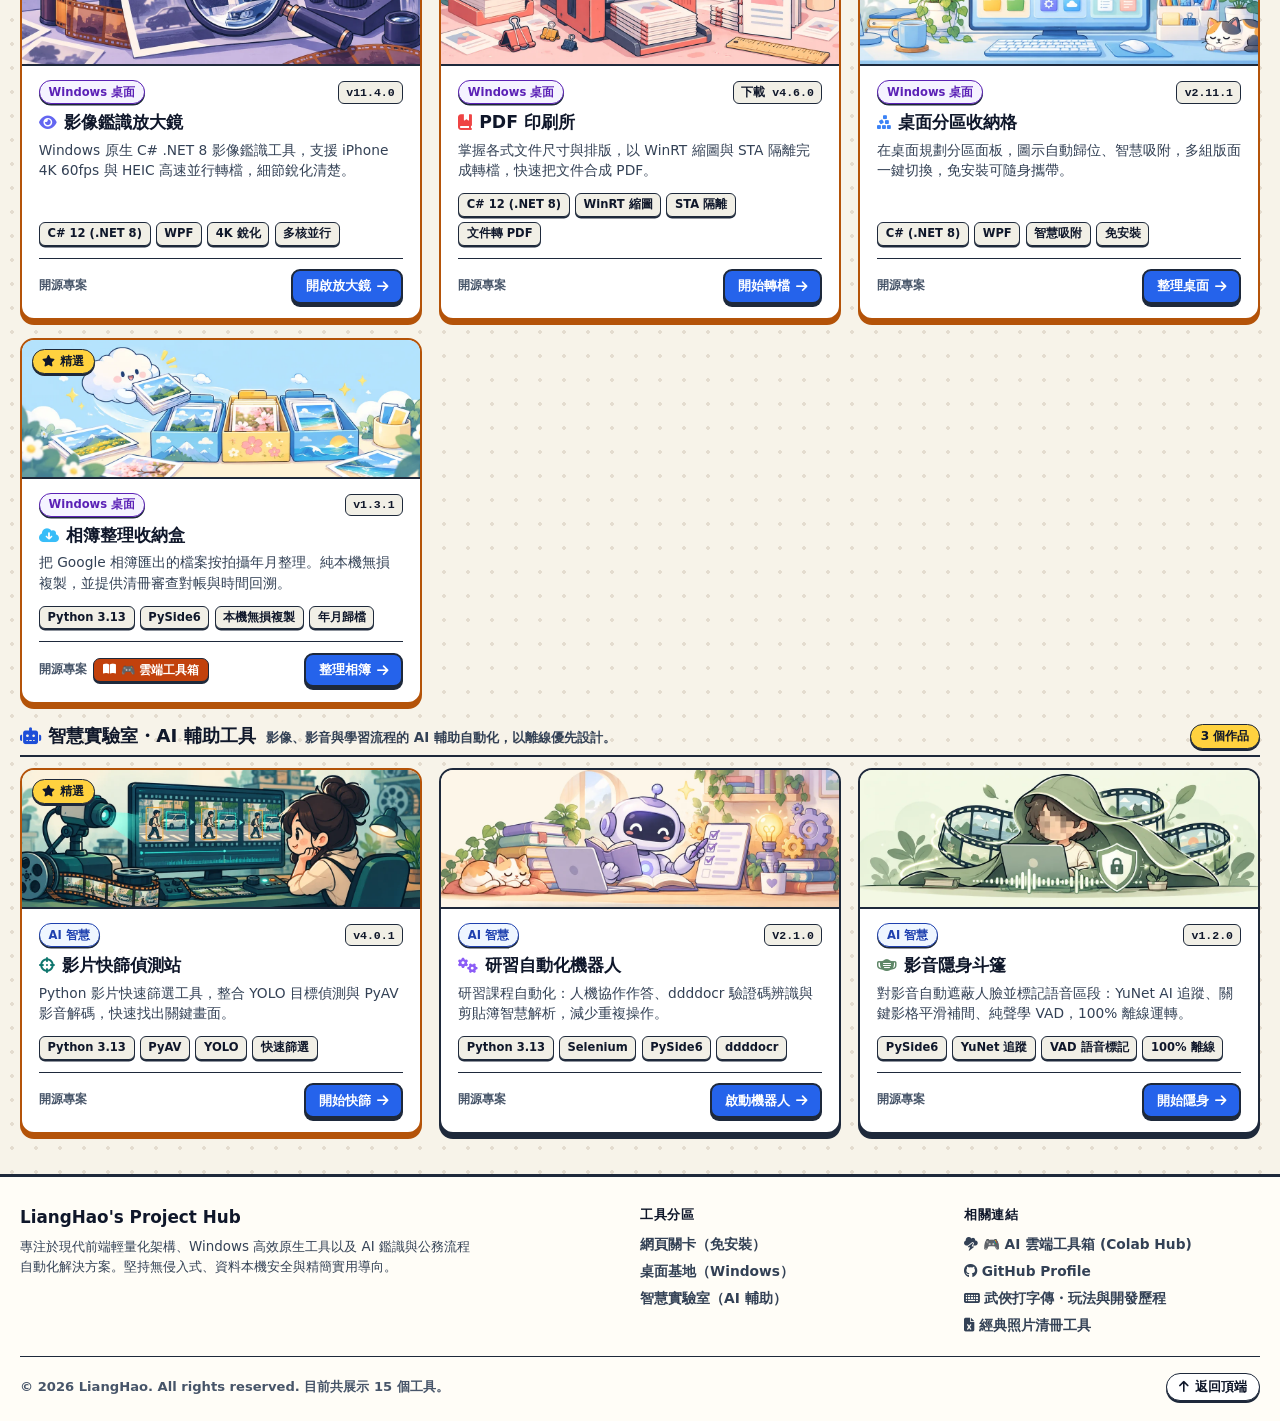
==== commit 7b5d9e9f: "docs: 補齊 AI 雲端工具箱老照片修復簡介並對齊無損整理說明" ====
--- a/index.html
+++ b/index.html
@@ -940,7 +940,7 @@
           <span class="portal-badge portal-badge-free">Google Colab 免本機算力</span>
         </div>
         <h2 class="colab-portal-title">🎮 AI 雲端工具箱 (Google Colab Hub)</h2>
-        <p class="colab-portal-desc">免安裝、免高階硬體！一鍵在 Google 雲端啟動 Takeout 相簿整理去重與 AI 人臉分群搜圖工作台。</p>
+        <p class="colab-portal-desc">免安裝、免高階硬體！一鍵在 Google 雲端啟動 Takeout 相簿整理去重、AI 人臉分群搜圖與老照片畫質修復工作台。</p>
       </div>
       <div class="colab-portal-action">
         <span class="colab-portal-btn">開啟工具箱 ➜</span>
